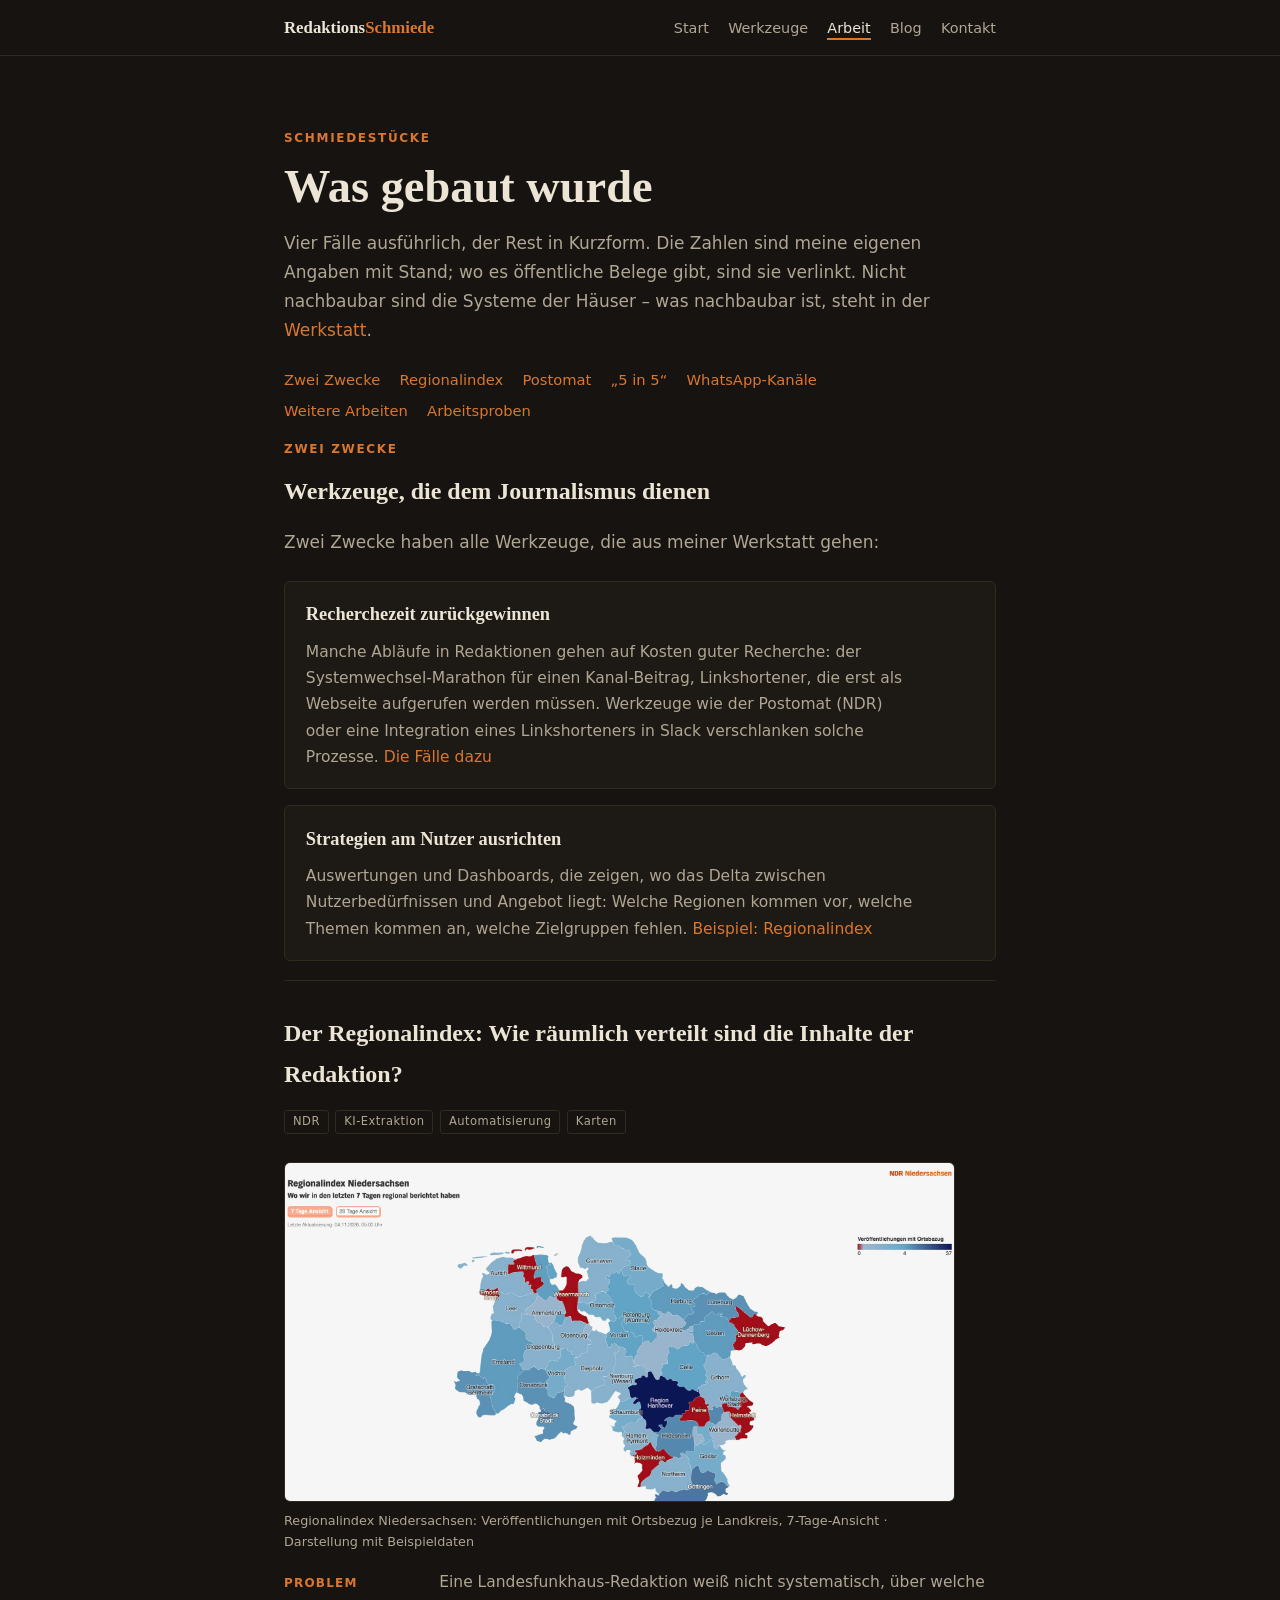
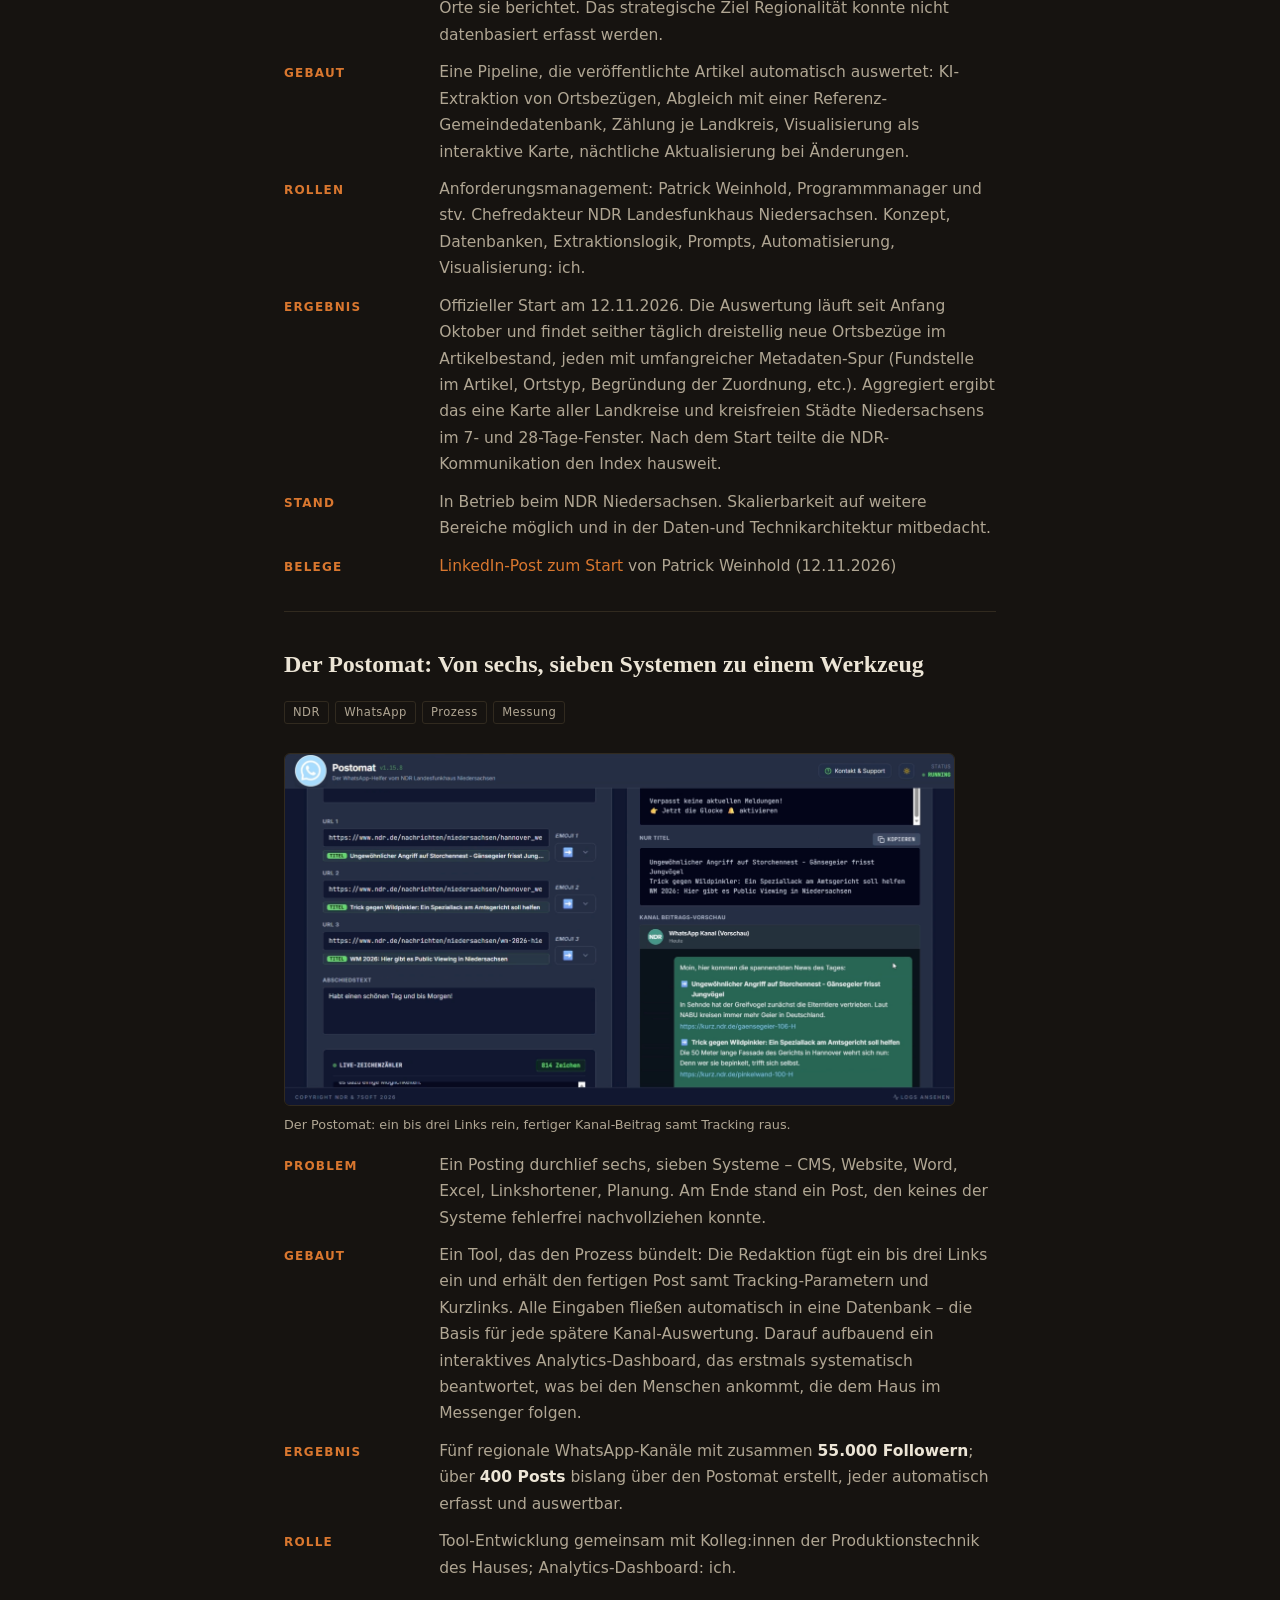
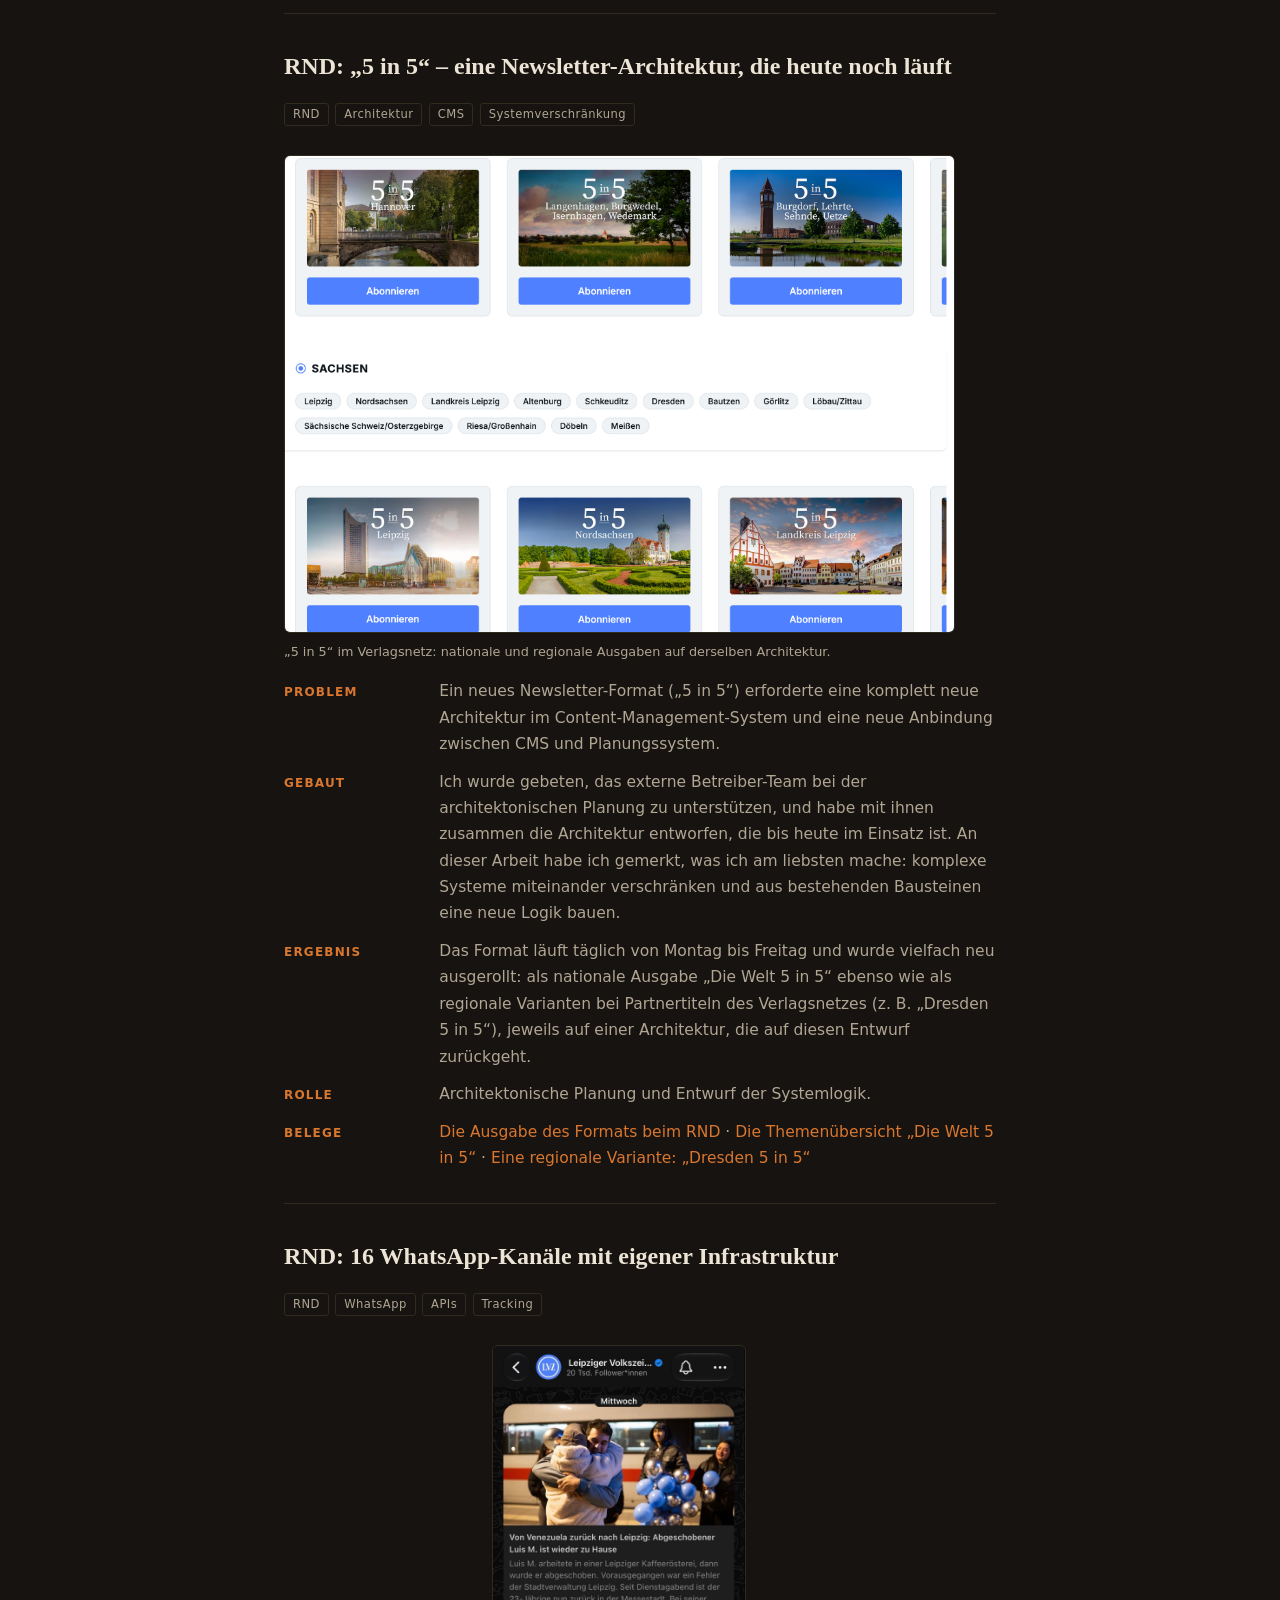
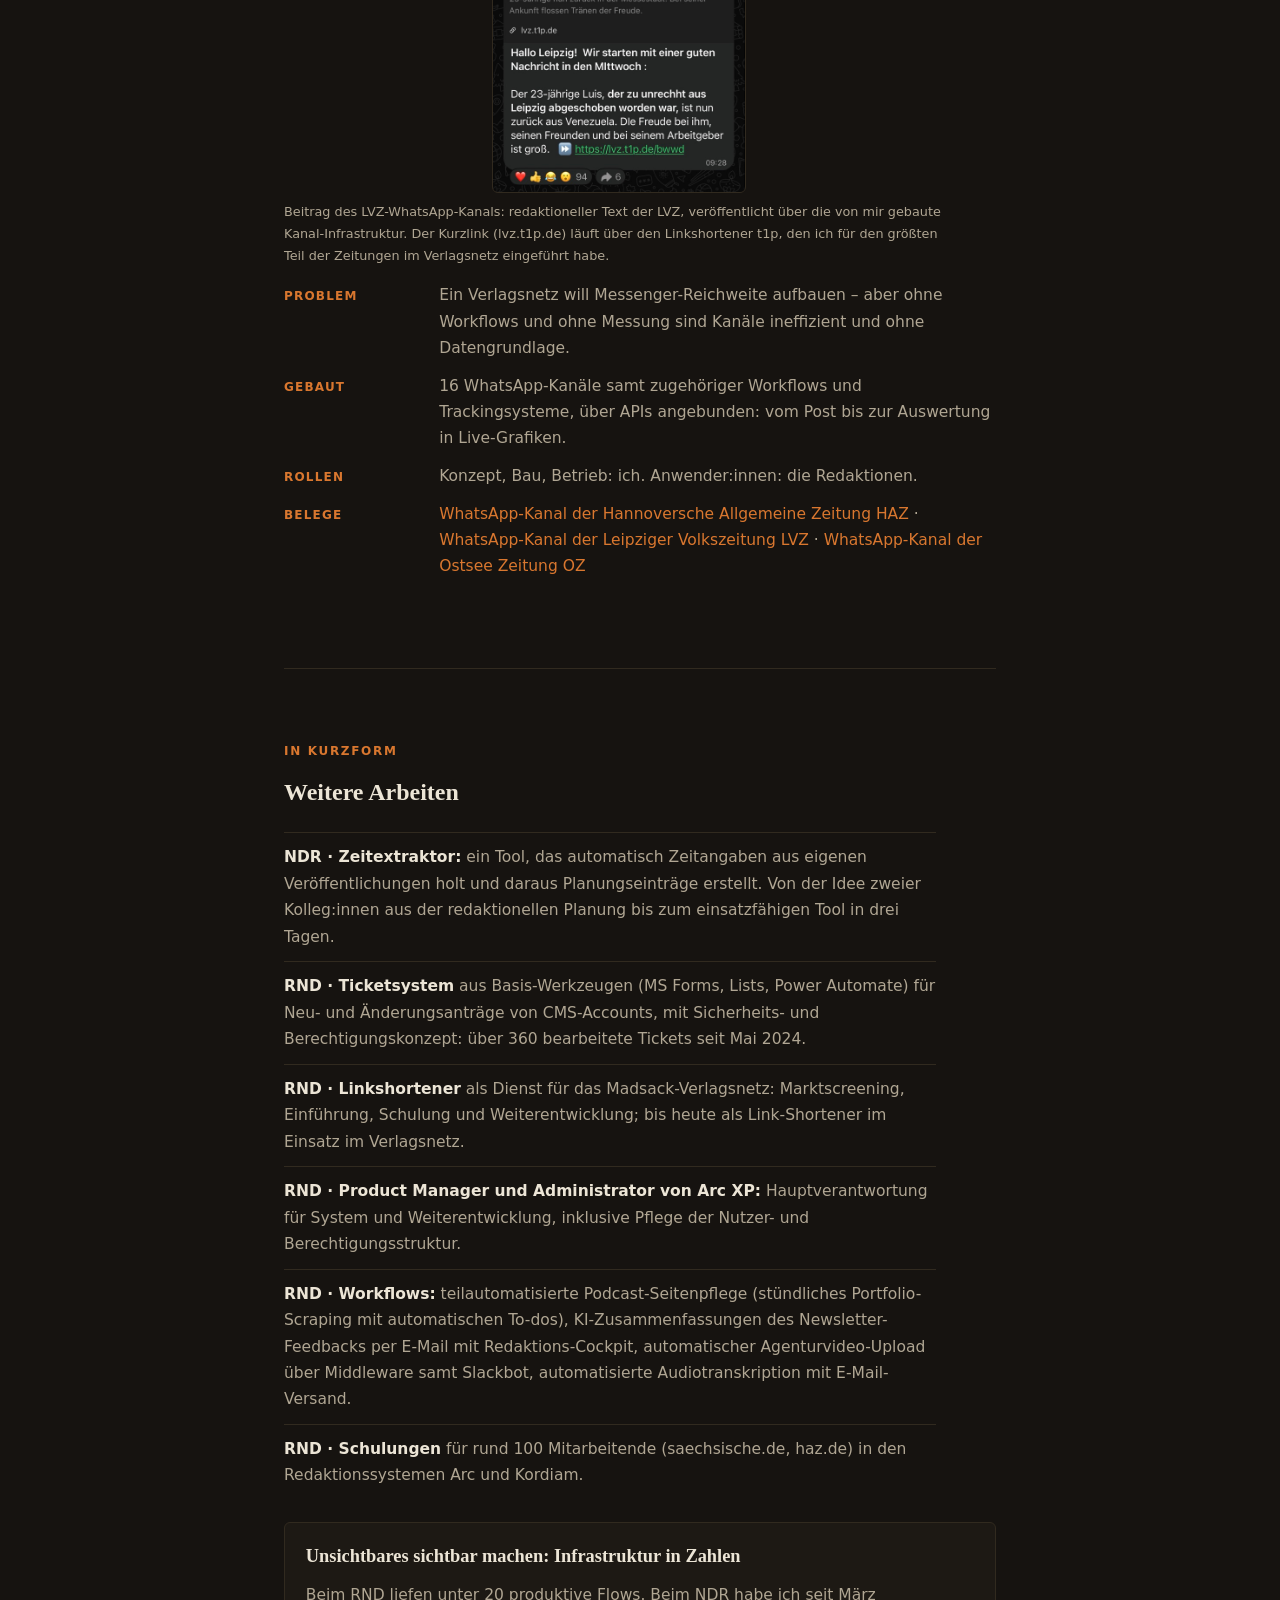
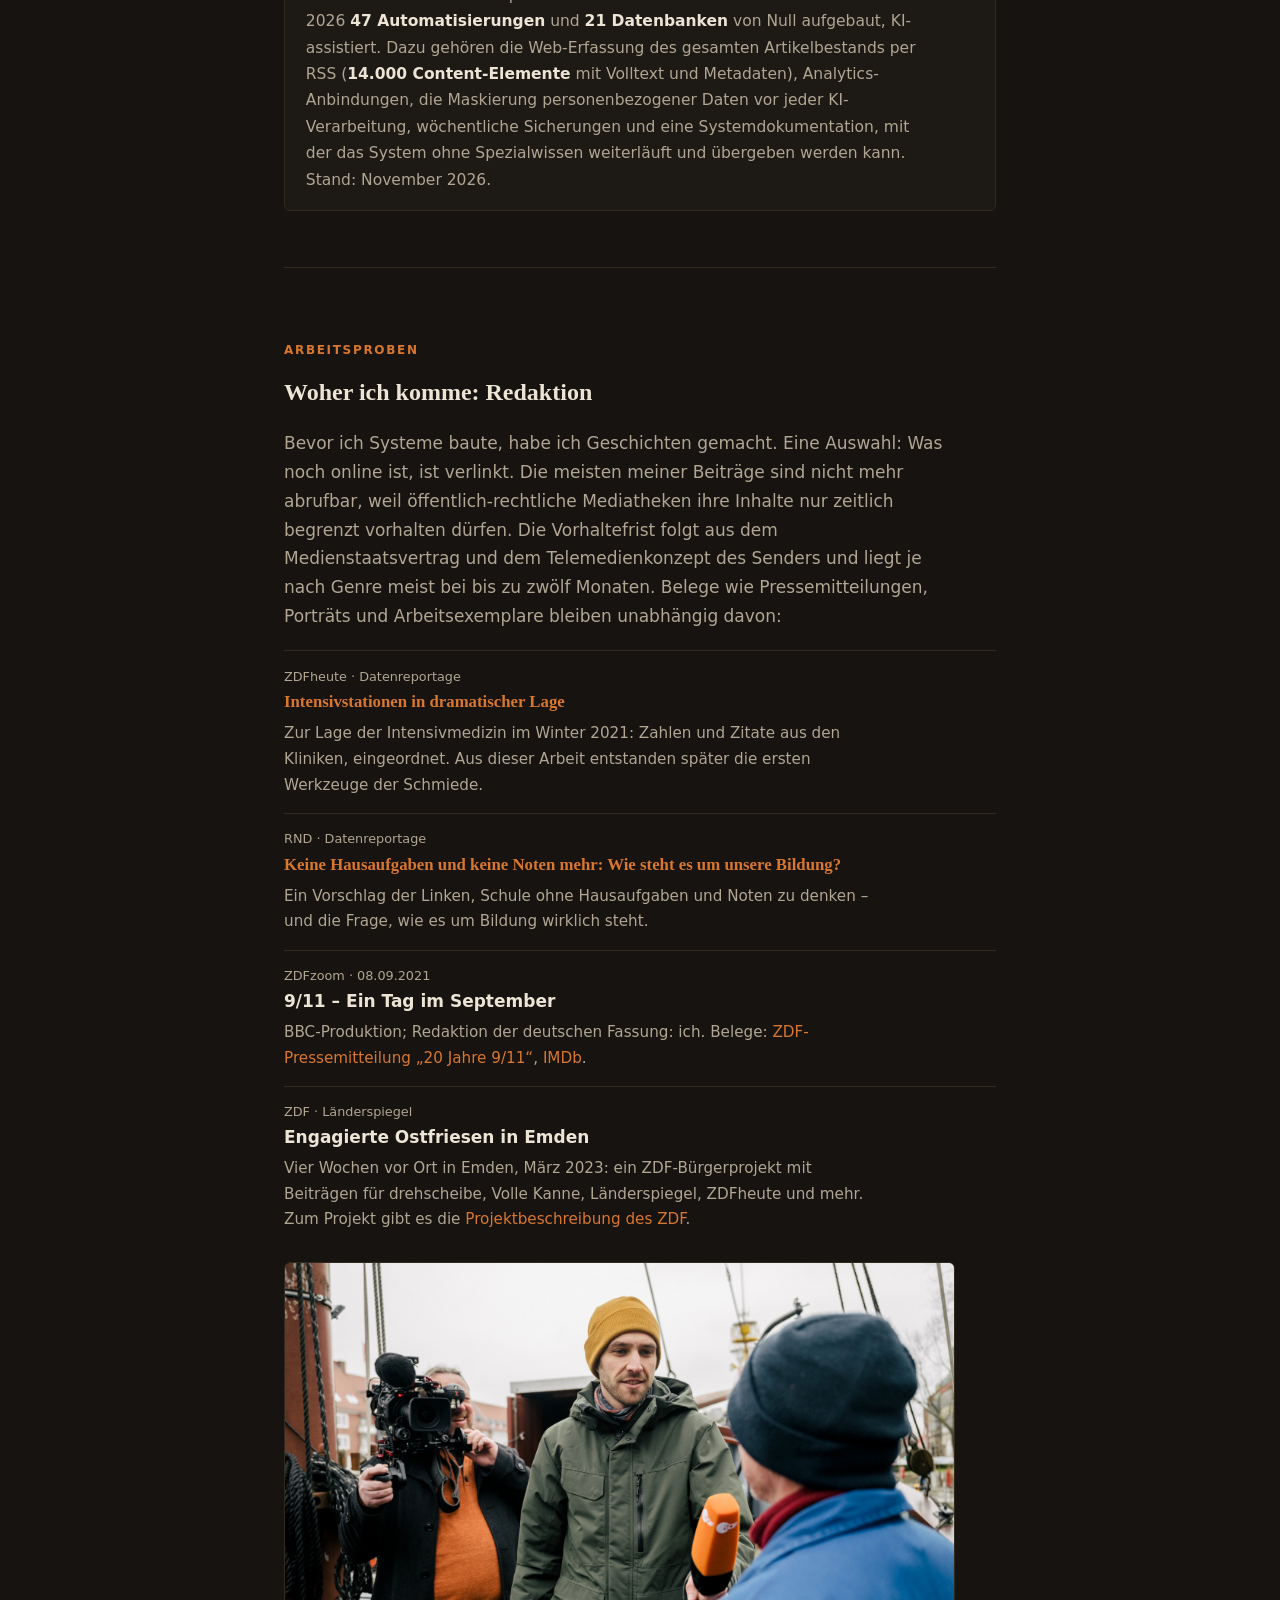
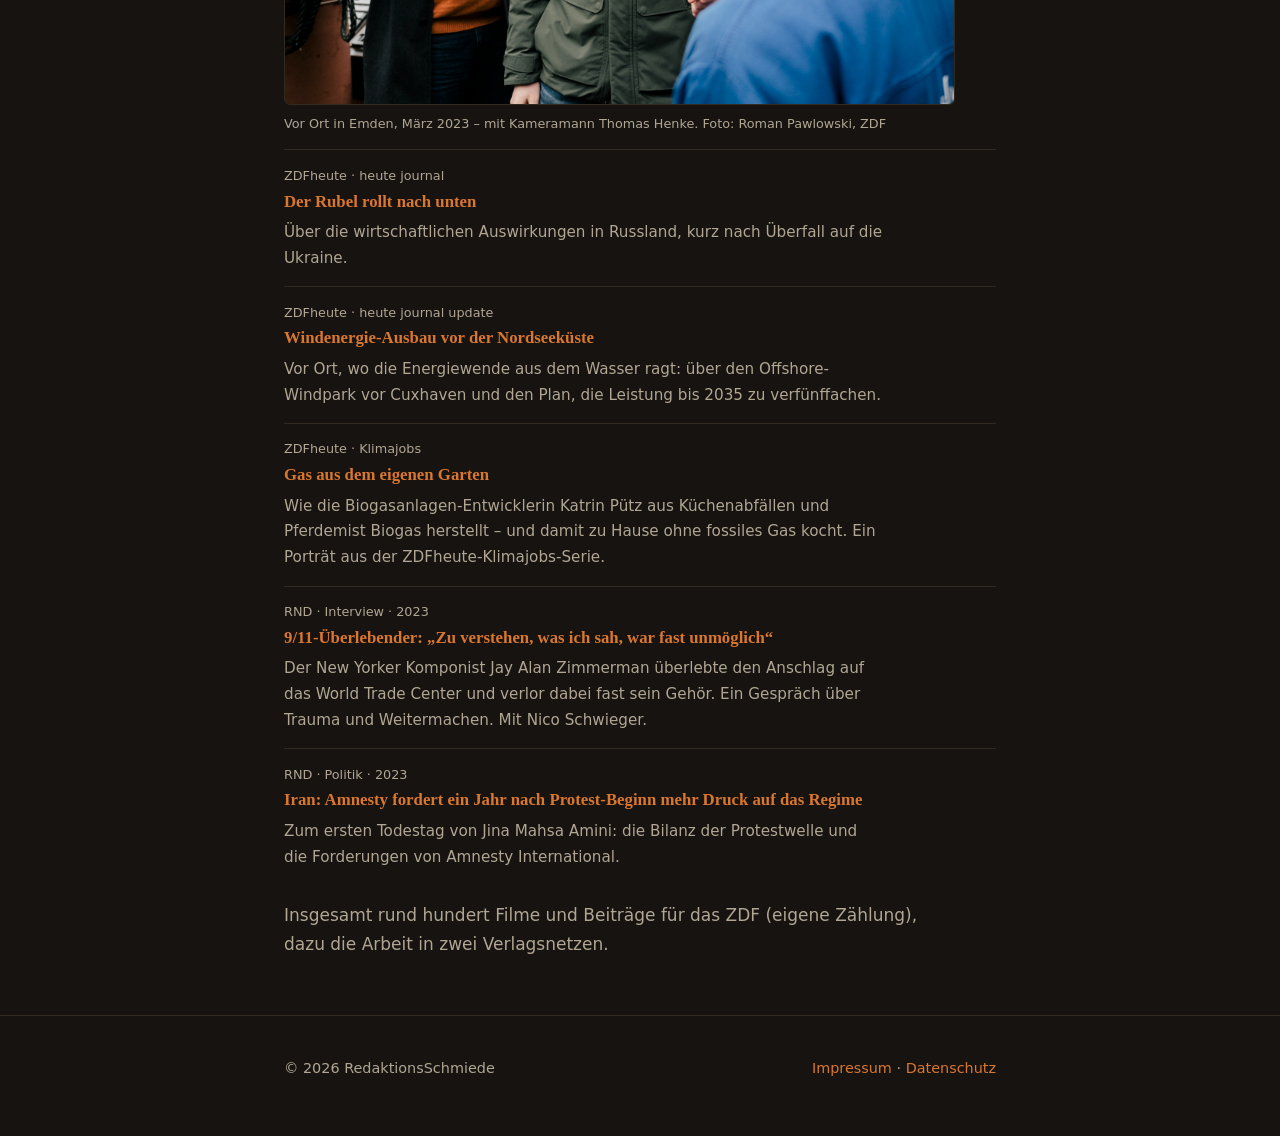
==== arbeit/index.html @ 0855e9fa "Update description of NDR Zeitextraktor tool" ====
<!doctype html>
<html lang="de">
<head>
<meta charset="UTF-8" />
<meta name="viewport" content="width=device-width, initial-scale=1.0" />
<title>Schmiedestücke &amp; Arbeitsproben · Simon Hrubesch</title>
<meta name="description" content="Projekt-Fälle aus NDR und RND mit Rollen und Zahlen, dazu journalistische Arbeitsproben aus ZDF und RND – die Arbeit von Simon Hrubesch." />
<link rel="canonical" href="https://redaktionsschmiede.de/arbeit/" />
<link rel="icon" href="/favicon.svg" type="image/svg+xml" />
<meta property="og:type" content="website" />
<meta property="og:locale" content="de_DE" />
<meta property="og:site_name" content="RedaktionsSchmiede" />
<meta property="og:title" content="Schmiedestücke &amp; Arbeitsproben · Simon Hrubesch" />
<meta property="og:description" content="Projekt-Fälle aus NDR und RND mit Rollen und Zahlen, dazu journalistische Arbeitsproben aus ZDF und RND." />
<meta property="og:url" content="https://redaktionsschmiede.de/arbeit/" />
<link rel="stylesheet" href="/assets/site.css" />
  <style>
  /* Lightbox: Bilder per Klick vergroessern, rein lokal, keine externen Ressourcen */
  .lightbox { position:fixed; inset:0; z-index:60; background:rgba(8,8,10,.93); display:flex; flex-direction:column; align-items:center; justify-content:center; gap:.7rem; padding:2rem; cursor:zoom-out; }
  .lightbox[hidden] { display:none; }
  .lightbox img { max-width:96vw; max-height:80vh; width:auto; height:auto; object-fit:contain; border-radius:4px; background:#000; }
  .lightbox .lb-cap { color:var(--ink-soft); font-size:.85rem; text-align:center; max-width:70ch; margin:0; }
  .lightbox button { position:absolute; top:.9rem; right:.9rem; border:1px solid var(--line); background:var(--paper); color:var(--ink); border-radius:6px; padding:.3rem .7rem; font:inherit; cursor:pointer; }
  main figure img { cursor:zoom-in; }
  </style>
</head>
<body>
<a class="skip" href="#main">Zum Inhalt springen</a>

<nav aria-label="Hauptnavigation">
  <div class="inner">
    <a class="brand" href="/">Redaktions<span>Schmiede</span></a>
    <ul>
      <li><a href="/">Start</a></li>
      <li><a href="/#werkzeuge">Werkzeuge</a></li>
      <li><a href="/arbeit/" aria-current="page">Arbeit</a></li>
      <li><a href="/blog/">Blog</a></li>
      <li><a href="/#kontakt">Kontakt</a></li>
    </ul>
  </div>
</nav>

<main id="main">

  <section id="fall-uebersicht">
    <p class="kicker">Schmiedestücke</p>
    <h1>Was gebaut wurde</h1>
    <p>Vier Fälle ausführlich, der Rest in Kurzform. Die Zahlen sind meine eigenen Angaben mit Stand; wo es öffentliche Belege gibt, sind sie verlinkt. Nicht nachbaubar sind die Systeme der Häuser – was nachbaubar ist, steht in der <a href="/#werkzeuge">Werkstatt</a>.</p>
    <p class="jump">
      <a href="#zwecke">Zwei Zwecke</a>
      <a href="#regionalindex">Regionalindex</a>
      <a href="#postomat">Postomat</a>
      <a href="#fuenf-in-fuenf">„5 in 5“</a>
      <a href="#whatsapp">WhatsApp-Kanäle</a>
      <a href="#weitere">Weitere Arbeiten</a>
      <a href="#arbeitsproben">Arbeitsproben</a>
    </p>

    <div id="zwecke">
      <p class="kicker">Zwei Zwecke</p>
      <h2>Werkzeuge, die dem Journalismus dienen</h2>
      <p>Zwei Zwecke haben alle Werkzeuge, die aus meiner Werkstatt gehen:</p>
      <div class="tools">
        <article class="tool">
          <h3>Recherchezeit zurückgewinnen</h3>
          <p>Manche Abläufe in Redaktionen gehen auf Kosten guter Recherche: der Systemwechsel-Marathon für einen Kanal-Beitrag, Linkshortener, die erst als Webseite aufgerufen werden müssen. Werkzeuge wie der Postomat (NDR) oder eine Integration eines Linkshorteners in Slack verschlanken solche Prozesse. <a href="#postomat">Die Fälle dazu</a></p>
        </article>
        <article class="tool">
          <h3>Strategien am Nutzer ausrichten</h3>
          <p>Auswertungen und Dashboards, die zeigen, wo das Delta zwischen Nutzerbedürfnissen und Angebot liegt: Welche Regionen kommen vor, welche Themen kommen an, welche Zielgruppen fehlen. <a href="#regionalindex">Beispiel: Regionalindex</a></p>
        </article>
      </div>
    </div>

    <article class="case" id="regionalindex">
      <h2>Der Regionalindex: Wie räumlich verteilt sind die Inhalte der Redaktion?</h2>
      <ul class="tags"><li>NDR</li><li>KI-Extraktion</li><li>Automatisierung</li><li>Karten</li></ul>
      <figure class="photo">
        <img src="/arbeit/img/regionalindex-karte.jpg" alt="Karte Niedersachsens: Veröffentlichungen mit Ortsbezug je Landkreis, Regionalindex Niedersachsen, Darstellung mit Beispieldaten" onerror="this.closest('figure').hidden=true" />
        <figcaption>Regionalindex Niedersachsen: Veröffentlichungen mit Ortsbezug je Landkreis, 7-Tage-Ansicht · Darstellung mit Beispieldaten</figcaption>
      </figure>
      <dl class="facts">
        <dt>Problem</dt>
        <dd>Eine Landesfunkhaus-Redaktion weiß nicht systematisch, über welche Orte sie berichtet. Das strategische Ziel Regionalität konnte nicht datenbasiert erfasst werden.</dd>
        <dt>Gebaut</dt>
        <dd>Eine Pipeline, die veröffentlichte Artikel automatisch auswertet: KI-Extraktion von Ortsbezügen, Abgleich mit einer Referenz-Gemeindedatenbank, Zählung je Landkreis, Visualisierung als interaktive Karte, nächtliche Aktualisierung bei Änderungen.</dd>
        <dt>Rollen</dt>
        <dd>Anforderungsmanagement: Patrick Weinhold, Programmmanager und stv. Chefredakteur NDR Landesfunkhaus Niedersachsen. Konzept, Datenbanken, Extraktionslogik, Prompts, Automatisierung, Visualisierung: ich.</dd>
        <dt>Ergebnis</dt>
        <dd>Offizieller Start am 12.11.2026. Die Auswertung läuft seit Anfang Oktober und findet seither täglich dreistellig neue Ortsbezüge im Artikelbestand, jeden mit umfangreicher Metadaten-Spur (Fundstelle im Artikel, Ortstyp, Begründung der Zuordnung, etc.). Aggregiert ergibt das eine Karte aller Landkreise und kreisfreien Städte Niedersachsens im 7- und 28-Tage-Fenster. Nach dem Start teilte die NDR-Kommunikation den Index hausweit.</dd>
        <dt>Stand</dt>
        <dd>In Betrieb beim NDR Niedersachsen. Skalierbarkeit auf weitere Bereiche möglich und in der Daten-und Technikarchitektur mitbedacht.</dd>
      <dt>Belege</dt>
      <dd><a href="https://lnkd.in/p/ePDX_Ejj">LinkedIn-Post zum Start</a> von Patrick Weinhold (12.11.2026)</dd>
      </dl>
    </article>

    <article class="case" id="postomat">
      <h2>Der Postomat: Von sechs, sieben Systemen zu einem Werkzeug</h2>
      <ul class="tags"><li>NDR</li><li>WhatsApp</li><li>Prozess</li><li>Messung</li></ul>
      <figure class="photo">
        <img src="/arbeit/img/postomat.jpg" alt="Screenshot des Postomat-Formulars: drei eingegebene Artikel, daneben die Vorschau des fertigen Kanal-Beitrags" onerror="this.closest('figure').hidden=true" />
        <figcaption>Der Postomat: ein bis drei Links rein, fertiger Kanal-Beitrag samt Tracking raus.</figcaption>
      </figure>
      <dl class="facts">
        <dt>Problem</dt>
        <dd>Ein Posting durchlief sechs, sieben Systeme – CMS, Website, Word, Excel, Linkshortener, Planung. Am Ende stand ein Post, den keines der Systeme fehlerfrei nachvollziehen konnte.</dd>
        <dt>Gebaut</dt>
        <dd>Ein Tool, das den Prozess bündelt: Die Redaktion fügt ein bis drei Links ein und erhält den fertigen Post samt Tracking-Parametern und Kurzlinks. Alle Eingaben fließen automatisch in eine Datenbank – die Basis für jede spätere Kanal-Auswertung. Darauf aufbauend ein interaktives Analytics-Dashboard, das erstmals systematisch beantwortet, was bei den Menschen ankommt, die dem Haus im Messenger folgen.</dd>
        <dt>Ergebnis</dt>
        <dd>Fünf regionale WhatsApp-Kanäle mit zusammen <strong>55.000 Followern</strong>; über <strong>400 Posts</strong> bislang über den Postomat erstellt, jeder automatisch erfasst und auswertbar.</dd>
        <dt>Rolle</dt>
        <dd>Tool-Entwicklung gemeinsam mit Kolleg:innen der Produktionstechnik des Hauses; Analytics-Dashboard: ich.</dd>
      </dl>
    </article>

    <article class="case" id="fuenf-in-fuenf">
      <h2>RND: „5 in 5“ – eine Newsletter-Architektur, die heute noch läuft</h2>
      <ul class="tags"><li>RND</li><li>Architektur</li><li>CMS</li><li>Systemverschränkung</li></ul>
      <figure class="photo">
        <img src="/arbeit/img/fuenf-in-fuenf.jpg" alt="Übersicht mehrerer 5-in-5-Newsletter-Ausgaben, unter anderem Hannover, Leipzig und Nordsachsen" onerror="this.closest('figure').hidden=true" />
        <figcaption>„5 in 5“ im Verlagsnetz: nationale und regionale Ausgaben auf derselben Architektur.</figcaption>
      </figure>
      <dl class="facts">
        <dt>Problem</dt>
        <dd>Ein neues Newsletter-Format („5 in 5“) erforderte eine komplett neue Architektur im Content-Management-System und eine neue Anbindung zwischen CMS und Planungssystem.</dd>
        <dt>Gebaut</dt>
        <dd>Ich wurde gebeten, das externe Betreiber-Team bei der architektonischen Planung zu unterstützen, und habe mit ihnen zusammen die Architektur entworfen, die bis heute im Einsatz ist. An dieser Arbeit habe ich gemerkt, was ich am liebsten mache: komplexe Systeme miteinander verschränken und aus bestehenden Bausteinen eine neue Logik bauen.</dd>
        <dt>Ergebnis</dt>
        <dd>Das Format läuft täglich von Montag bis Freitag und wurde vielfach neu ausgerollt: als nationale Ausgabe „Die Welt 5 in 5“ ebenso wie als regionale Varianten bei Partnertiteln des Verlagsnetzes (z. B. „Dresden 5 in 5“), jeweils auf einer Architektur, die auf diesen Entwurf zurückgeht.</dd>
        <dt>Rolle</dt>
        <dd>Architektonische Planung und Entwurf der Systemlogik.</dd>
        <dt>Belege</dt>
        <dd><a href="https://www.rnd.de/newsletter/5-in-5/">Die Ausgabe des Formats beim RND</a> · <a href="https://www.rnd.de/themen/der-tag/">Die Themenübersicht „Die Welt 5 in 5“</a> · <a href="https://www.saechsische.de/newsletter/dresden-5-in-5/">Eine regionale Variante: „Dresden 5 in 5“</a></dd>
      </dl>
    </article>

    <article class="case" id="whatsapp">
      <h2>RND: 16 WhatsApp-Kanäle mit eigener Infrastruktur</h2>
      <ul class="tags"><li>RND</li><li>WhatsApp</li><li>APIs</li><li>Tracking</li></ul>
      <figure class="photo hochkant">
        <img src="/arbeit/img/lvz-kanal.jpg" alt="WhatsApp-Kanal-Beitrag der Leipziger Volkszeitung mit Begrüßungstext, Foto und Kurzlink" onerror="this.closest('figure').hidden=true" />
        <figcaption>Beitrag des LVZ-WhatsApp-Kanals: redaktioneller Text der LVZ, veröffentlicht über die von mir gebaute Kanal-Infrastruktur. Der Kurzlink (lvz.t1p.de) läuft über den Linkshortener t1p, den ich für den größten Teil der Zeitungen im Verlagsnetz eingeführt habe.</figcaption>
      </figure>
      <dl class="facts">
        <dt>Problem</dt>
        <dd>Ein Verlagsnetz will Messenger-Reichweite aufbauen – aber ohne Workflows und ohne Messung sind Kanäle ineffizient und ohne Datengrundlage.</dd>
        <dt>Gebaut</dt>
        <dd>16 WhatsApp-Kanäle samt zugehöriger Workflows und Trackingsysteme, über APIs angebunden: vom Post bis zur Auswertung in Live-Grafiken.</dd>
        <dt>Rollen</dt>
        <dd>Konzept, Bau, Betrieb: ich. Anwender:innen: die Redaktionen.</dd>
                <dt>Belege</dt>
        <dd><a href="https://whatsapp.com/channel/0029VaE1yu94Y9ltcDCeLW3B">WhatsApp-Kanal der Hannoversche Allgemeine Zeitung HAZ</a> · <a href="https://whatsapp.com/channel/0029Va8v2XPDp2QAMDKbcE2o">WhatsApp-Kanal der Leipziger Volkszeitung LVZ</a> · <a href="https://whatsapp.com/channel/0029VaDsALU6rsQm7ekHaM1c">WhatsApp-Kanal der Ostsee Zeitung OZ</a></dd>
      </dl>
    </article>
  </section>

  <section id="weitere">
    <p class="kicker">In Kurzform</p>
    <h2>Weitere Arbeiten</h2>
    <ul class="short">
      <li><b>NDR · Zeitextraktor:</b> ein Tool, das automatisch Zeitangaben aus eigenen Veröffentlichungen holt und daraus Planungseinträge erstellt. Von der Idee zweier Kolleg:innen aus der redaktionellen Planung bis zum einsatzfähigen Tool in drei Tagen.</li>
      <li><b>RND · Ticketsystem</b> aus Basis-Werkzeugen (MS Forms, Lists, Power Automate) für Neu- und Änderungsanträge von CMS-Accounts, mit Sicherheits- und Berechtigungskonzept: über 360 bearbeitete Tickets seit Mai 2024.</li>
      <li><b>RND · Linkshortener</b> als Dienst für das Madsack-Verlagsnetz: Marktscreening, Einführung, Schulung und Weiterentwicklung; bis heute als Link-Shortener im Einsatz im Verlagsnetz.</li>
      <li><b>RND · Product Manager und Administrator von Arc XP:</b> Hauptverantwortung für System und Weiterentwicklung, inklusive Pflege der Nutzer- und Berechtigungsstruktur.</li>
      <li><b>RND · Workflows:</b> teilautomatisierte Podcast-Seitenpflege (stündliches Portfolio-Scraping mit automatischen To-dos), KI-Zusammenfassungen des Newsletter-Feedbacks per E-Mail mit Redaktions-Cockpit, automatischer Agenturvideo-Upload über Middleware samt Slackbot, automatisierte Audiotranskription mit E-Mail-Versand.</li>
      <li><b>RND · Schulungen</b> für rund 100 Mitarbeitende (saechsische.de, haz.de) in den Redaktionssystemen Arc und Kordiam.</li>
    </ul>
    <div class="facts-box">
      <h3>Unsichtbares sichtbar machen: Infrastruktur in Zahlen</h3>
      <p>Beim RND liefen unter 20 produktive Flows. Beim NDR habe ich seit März 2026 <strong>47 Automatisierungen</strong> und <strong>21 Datenbanken</strong> von Null aufgebaut, KI-assistiert. Dazu gehören die Web-Erfassung des gesamten Artikelbestands per RSS (<strong>14.000 Content-Elemente</strong> mit Volltext und Metadaten), Analytics-Anbindungen, die Maskierung personenbezogener Daten vor jeder KI-Verarbeitung, wöchentliche Sicherungen und eine Systemdokumentation, mit der das System ohne Spezialwissen weiterläuft und übergeben werden kann. Stand: November 2026.</p>
    </div>
  </section>

  <section id="arbeitsproben">
    <p class="kicker">Arbeitsproben</p>
    <h2>Woher ich komme: Redaktion</h2>
    <p>Bevor ich Systeme baute, habe ich Geschichten gemacht. Eine Auswahl: Was noch online ist, ist verlinkt. Die meisten meiner Beiträge sind nicht mehr abrufbar, weil öffentlich-rechtliche Mediatheken ihre Inhalte nur zeitlich begrenzt vorhalten dürfen. Die Vorhaltefrist folgt aus dem Medienstaatsvertrag und dem Telemedienkonzept des Senders und liegt je nach Genre meist bei bis zu zwölf Monaten. Belege wie Pressemitteilungen, Porträts und Arbeitsexemplare bleiben unabhängig davon:</p>
    <ul class="links">
      <li>
        <span class="meta">ZDFheute · Datenreportage</span>
        <a class="title" href="https://zdf.shorthandstories.com/intensivstationen-in-dramatischer-lage-zdfheute/">Intensivstationen in dramatischer Lage</a>
        <p>Zur Lage der Intensivmedizin im Winter 2021: Zahlen und Zitate aus den Kliniken, eingeordnet. Aus dieser Arbeit entstanden später die ersten Werkzeuge der Schmiede.</p>
      </li>
      <li>
        <span class="meta">RND · Datenreportage</span>
        <a class="title" href="https://www.rnd.de/politik/linken-vorschlag-keine-hausaufgaben-oder-noten-mehr-wie-steht-es-um-unsere-bildung-K7QXJYXTHZAELKLLALOTUT3OWY.html">Keine Hausaufgaben und keine Noten mehr: Wie steht es um unsere Bildung?</a>
        <p>Ein Vorschlag der Linken, Schule ohne Hausaufgaben und Noten zu denken – und die Frage, wie es um Bildung wirklich steht.</p>
      </li>
      <li>
        <span class="meta">ZDFzoom · 08.09.2021</span>
        <strong>9/11 – Ein Tag im September</strong>
        <p>BBC-Produktion; Redaktion der deutschen Fassung: ich. Belege: <a href="https://www.presseportal.de/pm/7840/5011627">ZDF-Pressemitteilung „20 Jahre 9/11“</a>, <a href="https://www.imdb.com/title/tt12922454/fullcredits">IMDb</a>.</p>
      </li>
      <li>
        <span class="meta">ZDF · Länderspiegel</span>
        <strong>Engagierte Ostfriesen in Emden</strong>
        <p>Vier Wochen vor Ort in Emden, März 2023: ein ZDF-Bürgerprojekt mit Beiträgen für drehscheibe, Volle Kanne, Länderspiegel, ZDFheute und mehr. Zum Projekt gibt es die <a href="https://presseportal.zdf.de/pressemitteilung/in-ostfrieslands-groesster-stadt-zdf-in-emden">Projektbeschreibung des ZDF</a>.</p>
        <figure class="photo">
          <img src="/arbeit/img/emden.jpg" alt="Simon Hrubesch mit ZDF-Mikrofon vor Ort in Emden, im Hintergrund Kameramann Thomas Henke" onerror="this.closest('figure').hidden=true" />
          <figcaption>Vor Ort in Emden, März 2023 – mit Kameramann Thomas Henke. Foto: Roman Pawlowski, ZDF</figcaption>
        </figure>
      </li>
      <li>
        <span class="meta">ZDFheute · heute journal</span>
        <a class="title" href="https://www.zdfheute.de/video/heute-journal/der-rubel-rollt-nach-unten-100.html">Der Rubel rollt nach unten</a>
        <p>Über die wirtschaftlichen Auswirkungen in Russland, kurz nach Überfall auf die Ukraine.</p>
      </li>
      <li>
        <span class="meta">ZDFheute · heute journal update</span>
        <a class="title" href="https://www.zdfheute.de/video/heute-journal-update/cuxhaven-offshore-windpark-100.html">Windenergie-Ausbau vor der Nordseeküste</a>
        <p>Vor Ort, wo die Energiewende aus dem Wasser ragt: über den Offshore-Windpark vor Cuxhaven und den Plan, die Leistung bis 2035 zu verfünffachen.</p>
      </li>
      <li>
        <span class="meta">ZDFheute · Klimajobs</span>
        <a class="title" href="https://www.youtube.com/watch?v=u2Q0eZCpg6Y">Gas aus dem eigenen Garten</a>
        <p>Wie die Biogasanlagen-Entwicklerin Katrin Pütz aus Küchenabfällen und Pferdemist Biogas herstellt – und damit zu Hause ohne fossiles Gas kocht. Ein Porträt aus der ZDFheute-Klimajobs-Serie.</p>
      </li>
      <li>
        <span class="meta">RND · Interview · 2023</span>
        <a class="title" href="https://www.rnd.de/panorama/911-ueberlebender-zu-verstehen-was-ich-sah-war-fast-unmoeglich-IQZALG6PPRDYDGD6RYOJLW3AUQ.html">9/11-Überlebender: „Zu verstehen, was ich sah, war fast unmöglich“</a>
        <p>Der New Yorker Komponist Jay Alan Zimmerman überlebte den Anschlag auf das World Trade Center und verlor dabei fast sein Gehör. Ein Gespräch über Trauma und Weitermachen. Mit Nico Schwieger.</p>
      </li>
      <li>
        <span class="meta">RND · Politik · 2023</span>
        <a class="title" href="https://www.rnd.de/politik/iran-ein-jahr-nach-protest-beginn-amnesty-international-fordert-druck-zu-erhoehen-QHIY7G7DKBBZXDLD2SXTP3FMXQ.html">Iran: Amnesty fordert ein Jahr nach Protest-Beginn mehr Druck auf das Regime</a>
        <p>Zum ersten Todestag von Jina Mahsa Amini: die Bilanz der Protestwelle und die Forderungen von Amnesty International.</p>
      </li>
    </ul>
    <p>Insgesamt rund hundert Filme und Beiträge für das ZDF (eigene Zählung), dazu die Arbeit in zwei Verlagsnetzen.</p>
  </section>

</main>

<footer>
  <div class="inner">
    <div>© 2026 RedaktionsSchmiede</div>
    <div><a href="/impressum/">Impressum</a> · <a href="/datenschutz/">Datenschutz</a></div>
  </div>
</footer>

<script>
(function () {
  "use strict";
  var box = document.createElement("div");
  box.className = "lightbox";
  box.hidden = true;
  var lbImg = document.createElement("img");
  var lbCap = document.createElement("p");
  lbCap.className = "lb-cap";
  var btn = document.createElement("button");
  btn.type = "button"; btn.textContent = "Schließen"; btn.setAttribute("aria-label", "Bildansicht schließen");
  box.appendChild(lbImg); box.appendChild(lbCap); box.appendChild(btn);
  document.body.appendChild(box);
  var lastFocus = null;
  function open(fig) {
    var img = fig.querySelector("img");
    if (!img) return;
    lastFocus = document.activeElement;
    lbImg.src = img.src;
    lbImg.alt = img.alt || "";
    var cap = fig.querySelector("figcaption");
    lbCap.textContent = cap ? cap.textContent : "";
    box.hidden = false;
    document.body.style.overflow = "hidden";
    btn.focus();
  }
  function close() {
    box.hidden = true;
    lbImg.src = ""; lbImg.alt = "";
    lbCap.textContent = "";
    document.body.style.overflow = "";
    if (lastFocus && lastFocus.focus) lastFocus.focus();
  }
  document.querySelectorAll("main img").forEach(function (img) {
    var fig = img.closest("figure");
    if (!fig) return;
    img.setAttribute("role", "button");
    img.setAttribute("tabindex", "0");
    img.setAttribute("aria-label", "Bild vergrößern: " + (img.alt || "Bild"));
    var go = function (ev) { ev.preventDefault(); open(fig); };
    img.addEventListener("click", go);
    img.addEventListener("keydown", function (ev) {
      if (ev.key === "Enter" || ev.key === " ") { ev.preventDefault(); open(fig); }
    });
  });
  box.addEventListener("click", function (ev) { if (ev.target === box || ev.target === lbImg) close(); });
  btn.addEventListener("click", close);
  document.addEventListener("keydown", function (ev) { if (ev.key === "Escape" && !box.hidden) close(); });
})();
</script>
<script type="module" src="https://static.cloudflareinsights.com/beacon.min.js/vce701823e78c4301a35b7e07294d87301792088814092" integrity="sha512-UKNk8GbxkABxKcXYuLkO16EleLGUkcvJWtpSNmExE0Too3ZaFAxTscNWEc1OdAv5/BikHawapSCaiD2XCmp+Bw==" nonce="xtezJXIJSYm6qZ25DyR4pA==" data-cf-beacon='{"version":"2024.11.0","token":"36b4216ae2dc4d5488c249161e71fe1e","spa":2}' crossorigin="anonymous"></script>
</body>
</html>
---- assets/site.css ----
:root { 
  --paper: #161310;
  --paper-2: #1d1914;
  --ink: #ece5d6;
  --ink-soft: #b0a693;
  --line: #312a1f;
  --ember: #d9772f;
  --ember-hover: #e88a42;
  --ember-ink: #161310;
  --serif: Georgia, "Times New Roman", serif;
  --sans: -apple-system, system-ui, "Segoe UI", Roboto, sans-serif;
}
* { margin: 0; padding: 0; box-sizing: border-box; }
html { scroll-behavior: smooth; }
@media (prefers-reduced-motion: reduce) { html { scroll-behavior: auto; } }
body { font-family: var(--sans); background: var(--paper); color: var(--ink); line-height: 1.7; font-size: 17px; }
a { color: var(--ember); text-decoration: none; }
a:hover { text-decoration: underline; }
a:focus-visible, button:focus-visible { outline: 2px solid var(--ember); outline-offset: 3px; border-radius: 2px; }
::selection { background: var(--ember); color: var(--ember-ink); }

.skip { position: absolute; left: -999px; top: 0; background: var(--ember); color: var(--ember-ink); padding: 0.5rem 1rem; z-index: 20; }
.skip:focus { left: 0; }

nav { position: sticky; top: 0; z-index: 10; background: var(--paper); border-bottom: 1px solid var(--line); }
nav .inner { max-width: 760px; margin: 0 auto; padding: 0.8rem 1.5rem; display: flex; align-items: baseline; justify-content: space-between; gap: 1rem; flex-wrap: wrap; }
.brand { font-family: var(--serif); font-weight: 700; font-size: 1.05rem; color: var(--ink); }
.brand:hover { text-decoration: none; }
.brand span { color: var(--ember); }
nav ul { display: flex; gap: 1.2rem; list-style: none; flex-wrap: wrap; }
nav ul a { color: var(--ink-soft); font-size: 0.9rem; }
nav ul a[aria-current="page"] { color: var(--ink); border-bottom: 2px solid var(--ember); padding-bottom: 2px; }

main { max-width: 760px; margin: 0 auto; padding: 0 1.5rem; }
section { padding: 3.5rem 0; border-bottom: 1px solid var(--line); }
section:last-child { border-bottom: none; }
.kicker { text-transform: uppercase; letter-spacing: 0.14em; font-size: 0.75rem; color: var(--ember); font-weight: 600; margin-bottom: 0.7rem; }
h1 { font-family: var(--serif); font-size: clamp(2rem, 5vw, 2.9rem); line-height: 1.15; }
h2 { font-family: var(--serif); font-size: 1.5rem; margin-bottom: 1rem; }
h3 { font-family: var(--serif); font-size: 1.15rem; color: var(--ink); }
p { color: var(--ink-soft); max-width: 62ch; margin-top: 1rem; }
p b, p strong { color: var(--ink); font-weight: 600; }
em { font-style: italic; }

#hero { padding-top: 4.5rem; }
.hero-sub { margin-top: 1.2rem; font-size: 1.1rem; color: var(--ink); }
.mission { margin-top: 1.8rem; padding: 1.1rem 1.3rem; border-left: 3px solid var(--ember); color: var(--ink); max-width: 62ch; }
.actions { display: flex; flex-wrap: wrap; align-items: center; gap: 0.8rem 1.4rem; margin-top: 1.6rem; }
.cta { display: inline-block; background: var(--ember); color: var(--ember-ink); font-weight: 600; padding: 0.6rem 1.2rem; border-radius: 4px; font-size: 0.97rem; }
.cta:hover { background: var(--ember-hover); text-decoration: none; }
.more { font-size: 0.97rem; }

figure.photo { margin-top: 1.8rem; max-width: 62ch; }
figure.photo img { display: block; max-width: 100%; height: auto; border-radius: 6px; border: 1px solid var(--line); }
figure.photo.hochkant img { max-height: 28rem; width: auto; margin-inline: auto; }
figure.portrait img { max-width: 320px; }
figcaption { font-size: 0.8rem; color: var(--ink-soft); margin-top: 0.5rem; }

/* Werkzeuge */
.tools { margin-top: 1.5rem; display: grid; gap: 1rem; }
.tool { padding: 1.1rem 1.3rem; background: var(--paper-2); border: 1px solid var(--line); border-radius: 6px; }
.tool h3 { display: flex; align-items: baseline; flex-wrap: wrap; gap: 0.2rem 0.7rem; }
.status { font-family: var(--sans); font-weight: 600; font-size: 0.72rem; letter-spacing: 0.05em; text-transform: uppercase; padding: 0.1rem 0.5rem; border-radius: 3px; border: 1px solid var(--line); color: var(--ink-soft); }
.status.live { color: var(--ember-ink); background: var(--ember); border-color: var(--ember); }
.tool p { margin-top: 0.5rem; font-size: 0.97rem; }

/* Haltung */
ol.haltung { list-style: none; margin-top: 1.5rem; counter-reset: haltung; }
ol.haltung li { counter-increment: haltung; position: relative; padding: 1.1rem 0 1.1rem 2.8rem; border-top: 1px solid var(--line); }
ol.haltung li::before { content: counter(haltung, decimal-leading-zero); position: absolute; left: 0; top: 1.15rem; font-family: var(--serif); font-weight: 700; color: var(--ember); }
ol.haltung li strong { display: block; font-family: var(--serif); font-size: 1.05rem; color: var(--ink); }
ol.haltung li p { margin-top: 0.2rem; }

/* Werdegang */
ul.timeline { list-style: none; margin-top: 1.5rem; }
ul.timeline li { padding: 1.1rem 0; border-top: 1px solid var(--line); }
ul.timeline .when { display: block; font-size: 0.8rem; letter-spacing: 0.04em; color: var(--ember); font-weight: 600; }
ul.timeline strong { font-family: var(--serif); font-size: 1.05rem; color: var(--ink); }
ul.timeline .role { color: var(--ink-soft); font-size: 0.9rem; margin-left: 0.4rem; }
ul.timeline p { margin-top: 0.3rem; font-size: 0.97rem; }
.note { font-size: 0.88rem; color: var(--ink-soft); margin-top: 1.2rem; }
.disclosure { margin-top: 1.4rem; padding: 0.9rem 1.1rem; border: 1px solid var(--line); border-radius: 6px; color: var(--ink); font-size: 0.95rem; max-width: 62ch; }

/* Linklisten */
ul.links { list-style: none; margin-top: 1.2rem; }
ul.links li { padding: 0.9rem 0; border-top: 1px solid var(--line); }
ul.links li .meta { display: block; font-size: 0.8rem; color: var(--ink-soft); }
ul.links li a.title { font-family: var(--serif); font-weight: 700; font-size: 1.05rem; }
ul.links li p { margin: 0.25rem 0 0; font-size: 0.95rem; }

/* Arbeit */
.jump { display: flex; flex-wrap: wrap; gap: 0.4rem 1.2rem; margin-top: 1.4rem; font-size: 0.92rem; }
article.case { padding: 2rem 0; border-top: 1px solid var(--line); }
article.case:first-of-type { margin-top: 1.2rem; }
.tags { display: flex; flex-wrap: wrap; gap: 0.4rem; margin: 0.5rem 0 0.2rem; list-style: none; }
.tags li { font-size: 0.72rem; letter-spacing: 0.04em; padding: 0.05rem 0.5rem; border: 1px solid var(--line); border-radius: 3px; color: var(--ink-soft); }
dl.facts { margin-top: 1rem; display: grid; grid-template-columns: 8.5rem 1fr; gap: 0.7rem 1.2rem; }
dl.facts dt { font-size: 0.75rem; letter-spacing: 0.1em; text-transform: uppercase; color: var(--ember); font-weight: 600; padding-top: 0.25rem; }
dl.facts dd { color: var(--ink-soft); max-width: 62ch; font-size: 0.97rem; }
dl.facts dd strong { color: var(--ink); font-weight: 600; }
.facts-box { margin-top: 1.4rem; padding: 1.1rem 1.3rem; background: var(--paper-2); border: 1px solid var(--line); border-radius: 6px; }
.facts-box h3 { margin-bottom: 0.2rem; }
.facts-box p { margin-top: 0.6rem; font-size: 0.97rem; }
ul.short { list-style: none; margin-top: 1.2rem; }
ul.short li { padding: 0.7rem 0; border-top: 1px solid var(--line); color: var(--ink-soft); font-size: 0.97rem; max-width: 66ch; }
ul.short li b { color: var(--ink); font-weight: 600; }

/* Blog und Rechtstexte */
article.post h1 { font-size: clamp(1.7rem, 4.5vw, 2.3rem); }
article.post .meta { display: block; margin-top: 0.6rem; font-size: 0.85rem; color: var(--ink-soft); }
.legal h3 { font-size: 1rem; margin-top: 1.6rem; font-weight: 700; }
.legal p, .legal li { font-size: 0.95rem; max-width: 70ch; }
.legal ul { margin: 0.6rem 0 0 1.2rem; color: var(--ink-soft); }
.legal li { margin-top: 0.3rem; }

footer { padding: 2.5rem 0 3.5rem; color: var(--ink-soft); font-size: 0.9rem; border-top: 1px solid var(--line); }
footer .inner { max-width: 760px; margin: 0 auto; padding: 0 1.5rem; display: flex; justify-content: space-between; gap: 1rem; flex-wrap: wrap; }

@media (max-width: 560px) {
  body { font-size: 16px; }
  section { padding: 2.5rem 0; }
  #hero { padding-top: 3rem; }
  dl.facts { grid-template-columns: 1fr; gap: 0.2rem; }
  dl.facts dd { margin-bottom: 0.7rem; }
}
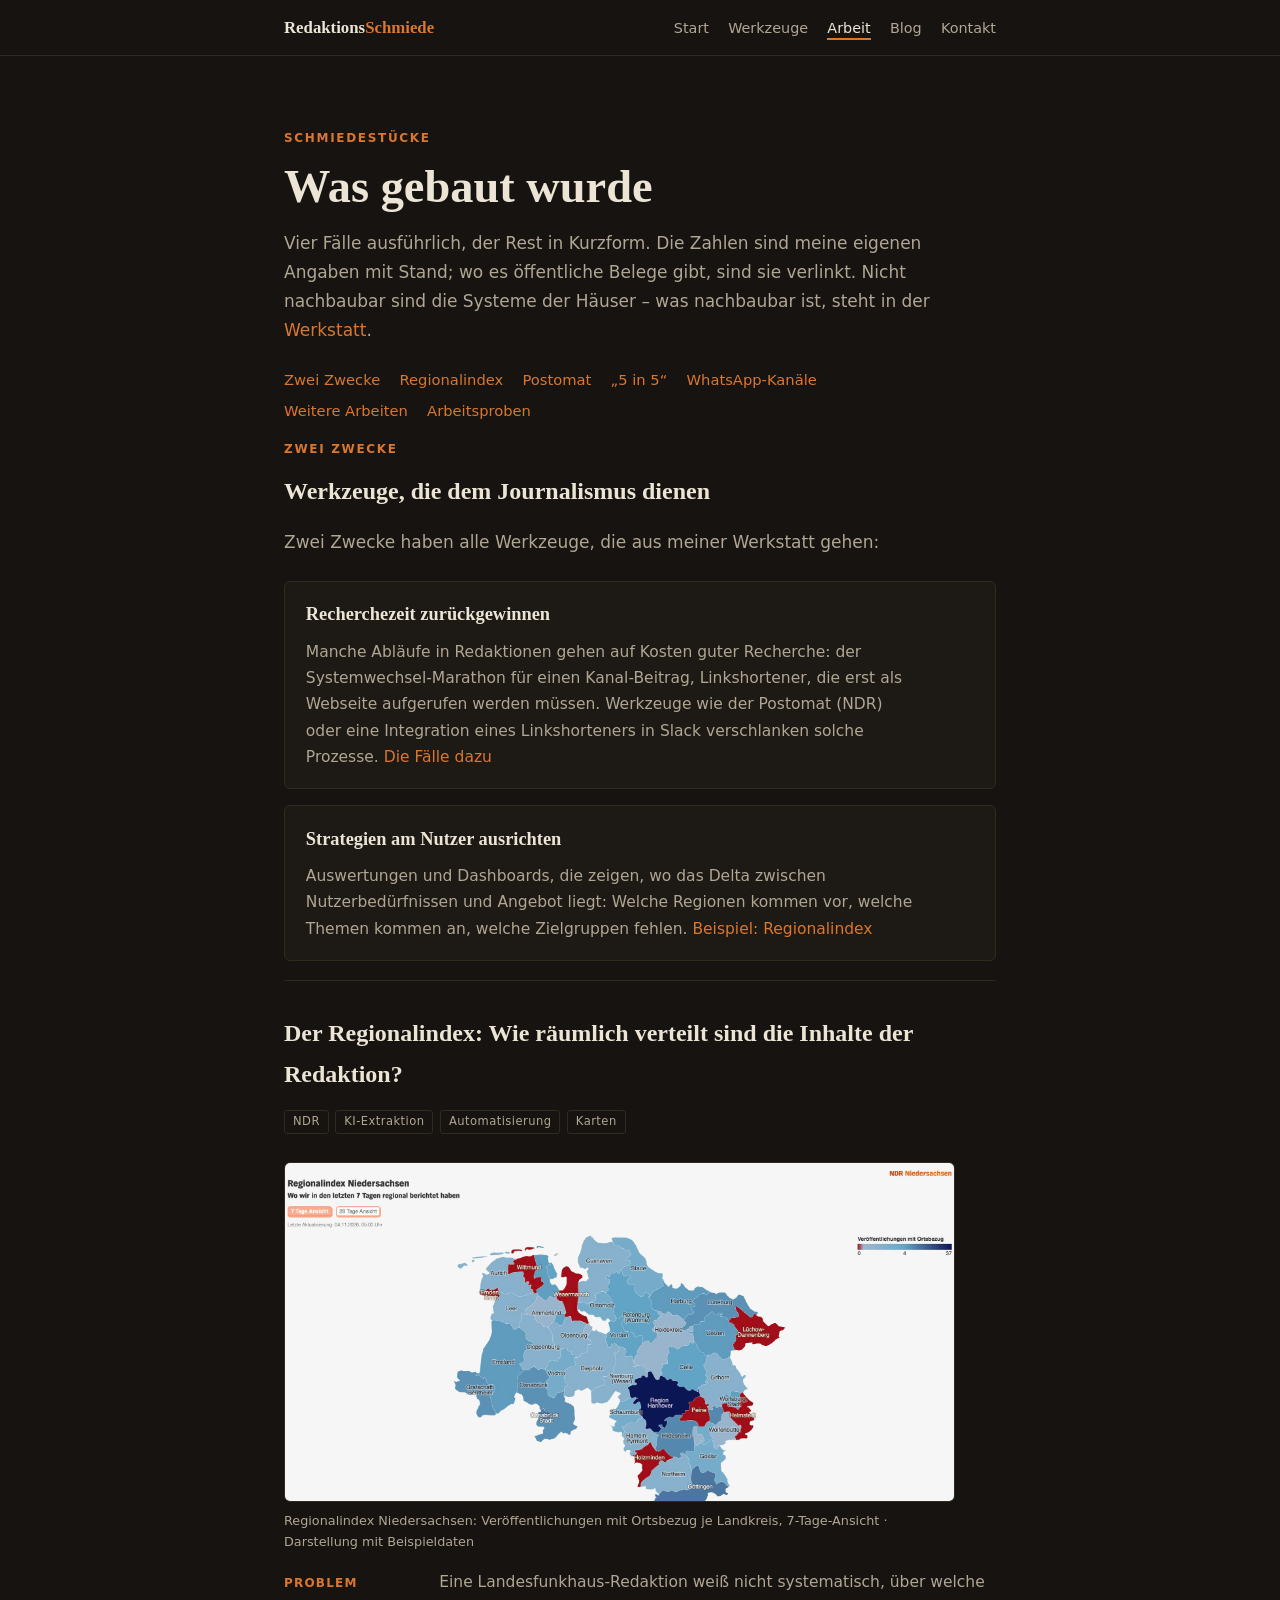
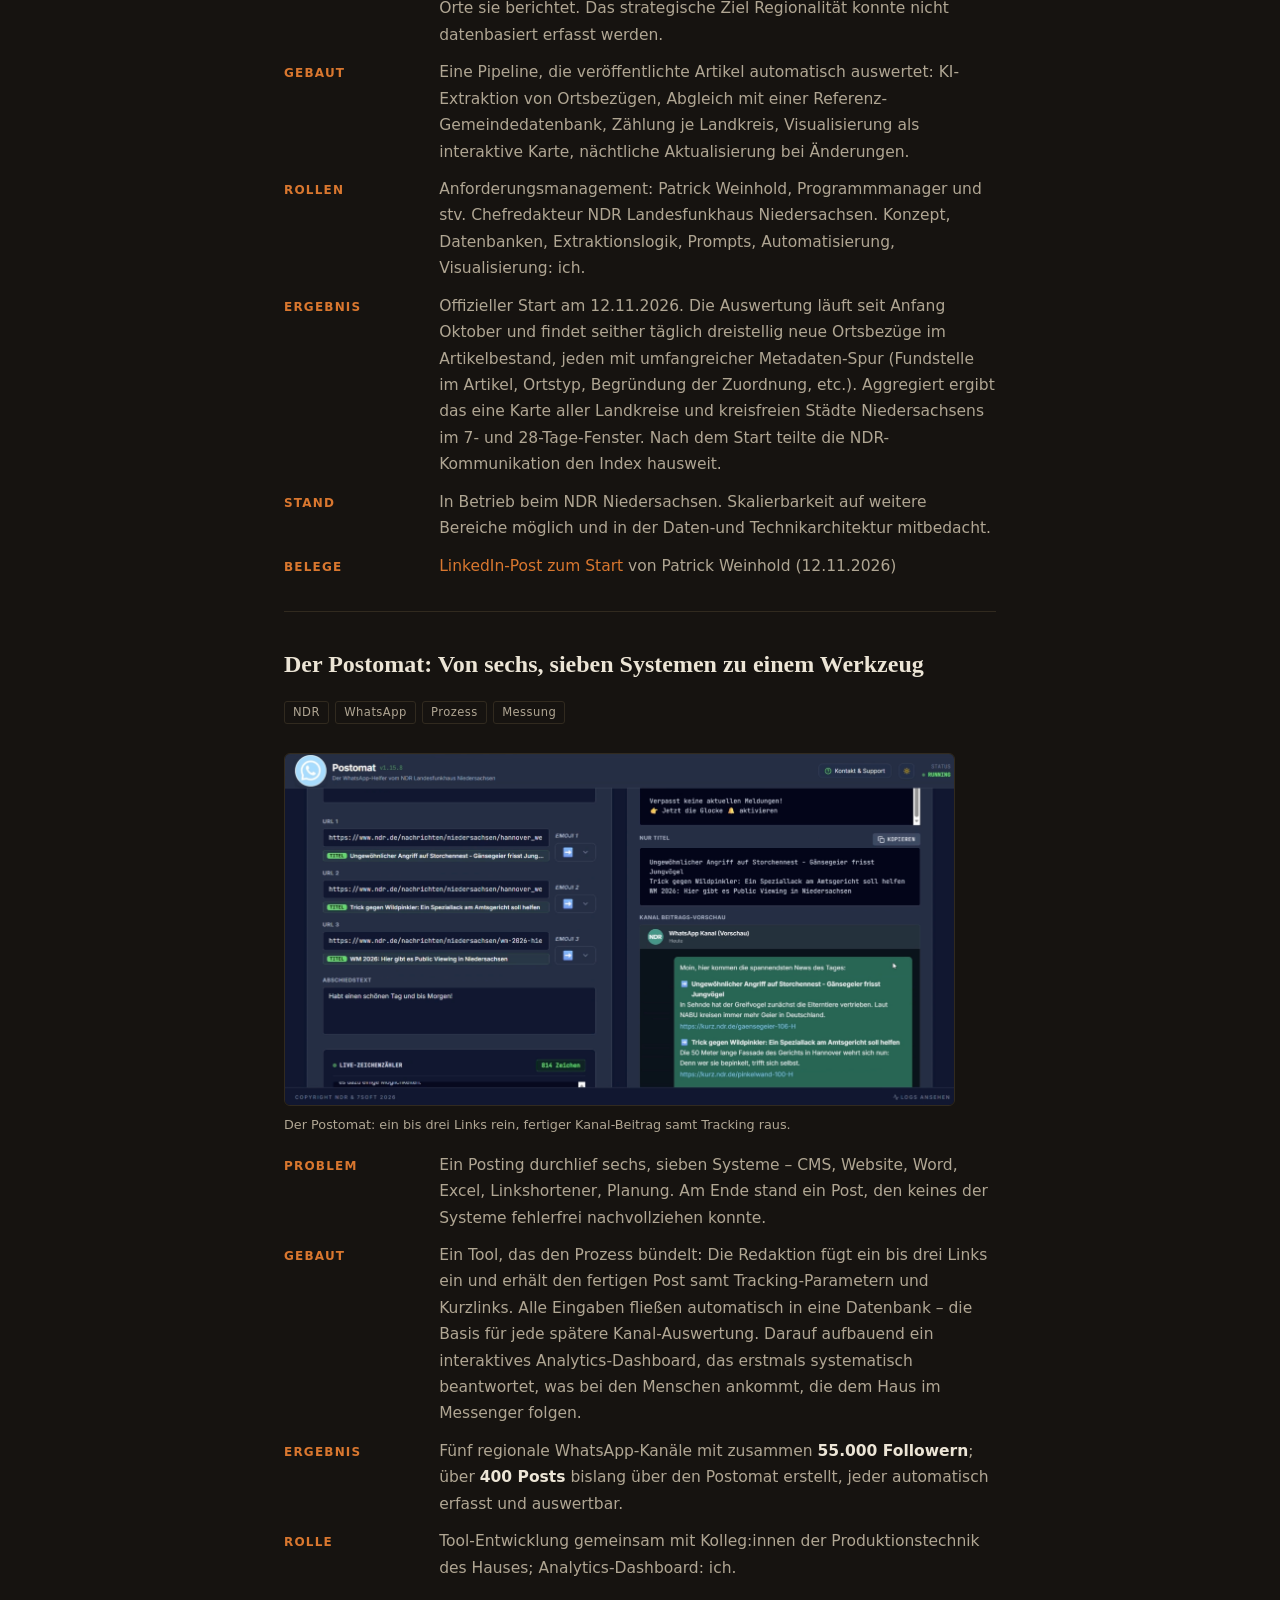
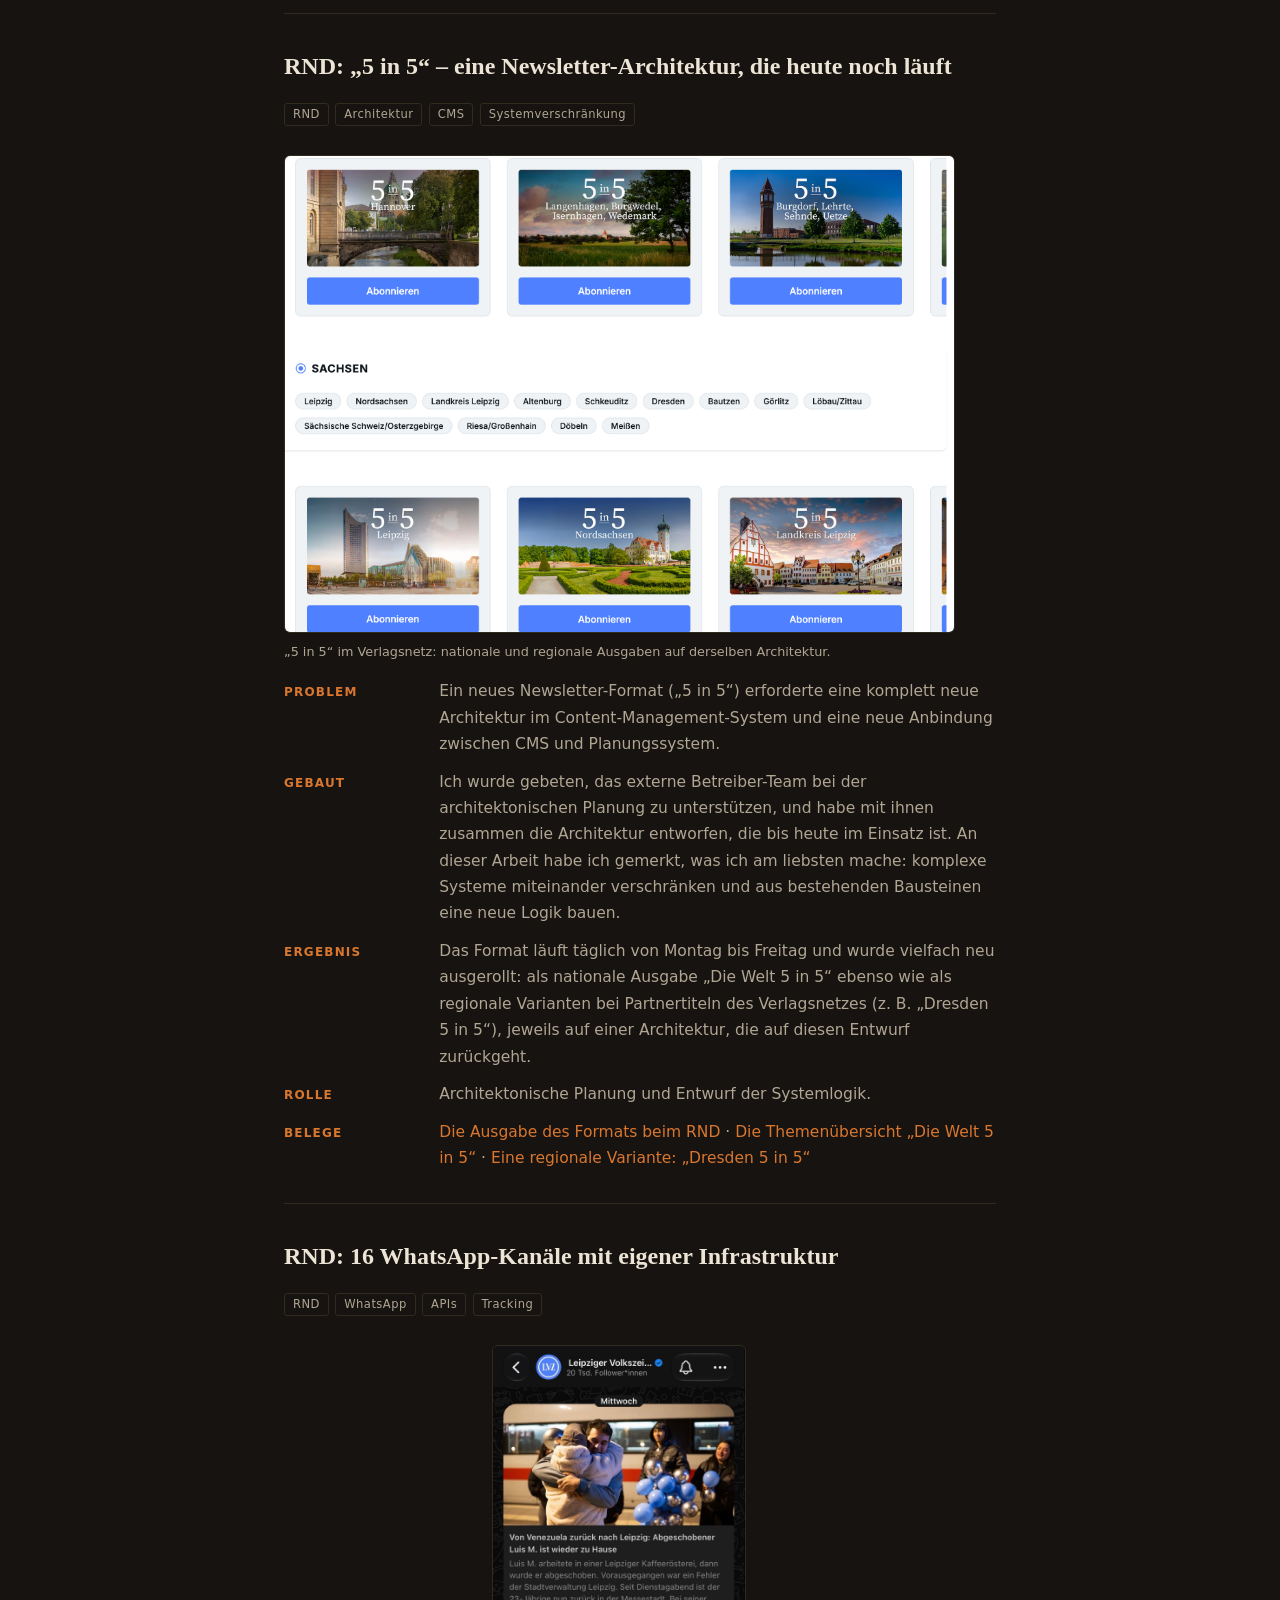
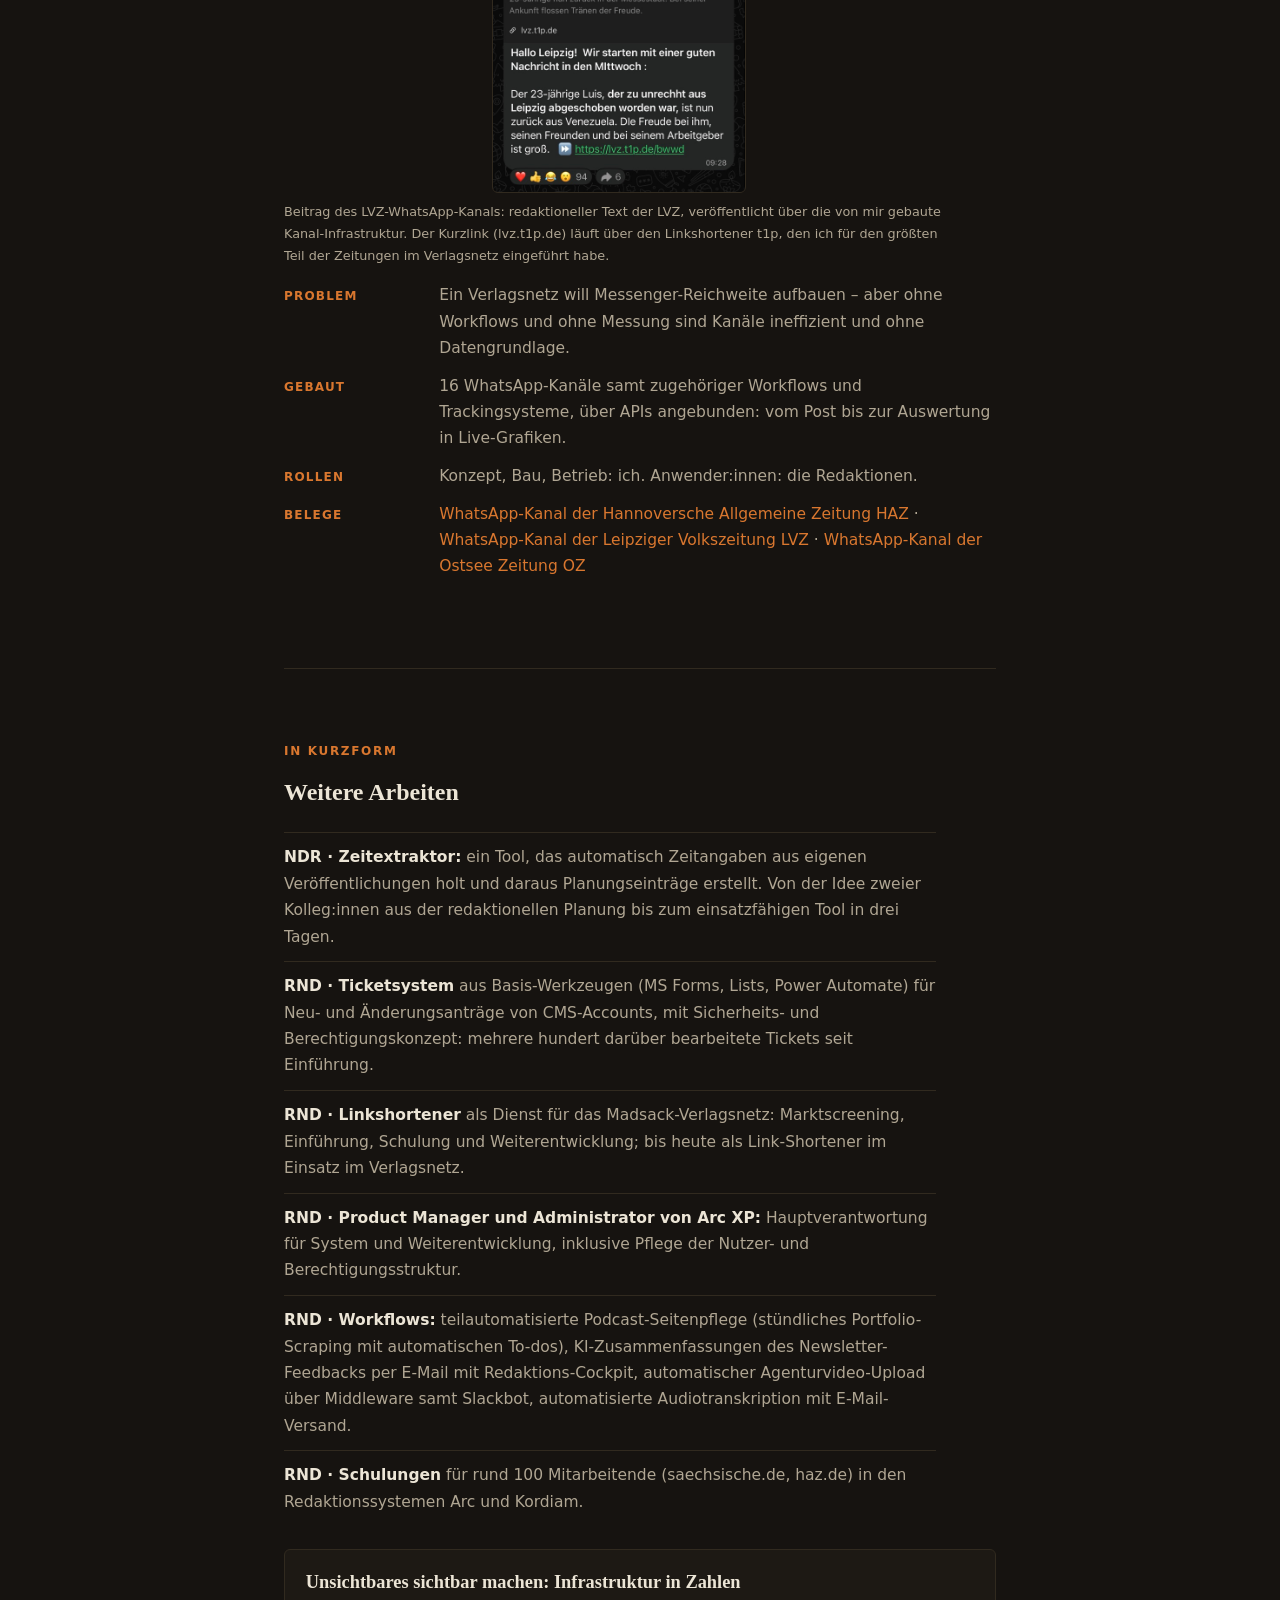
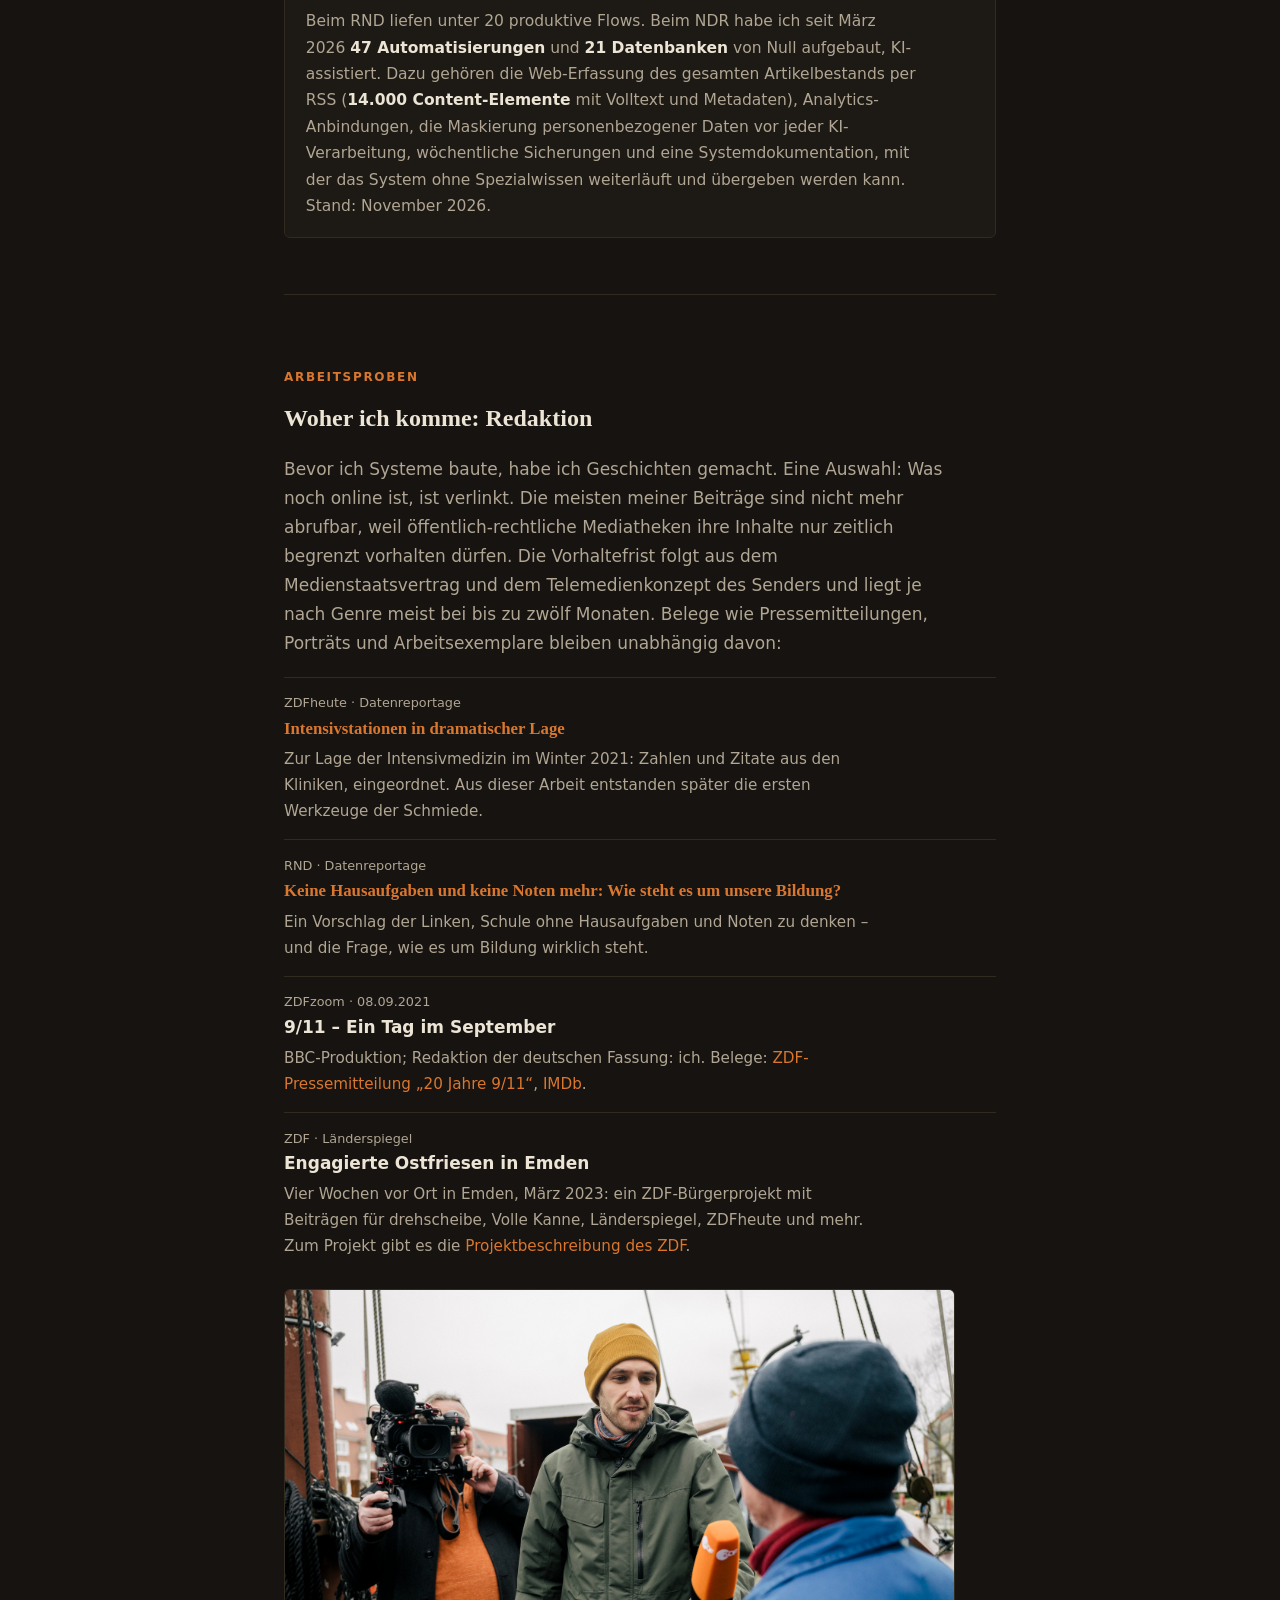
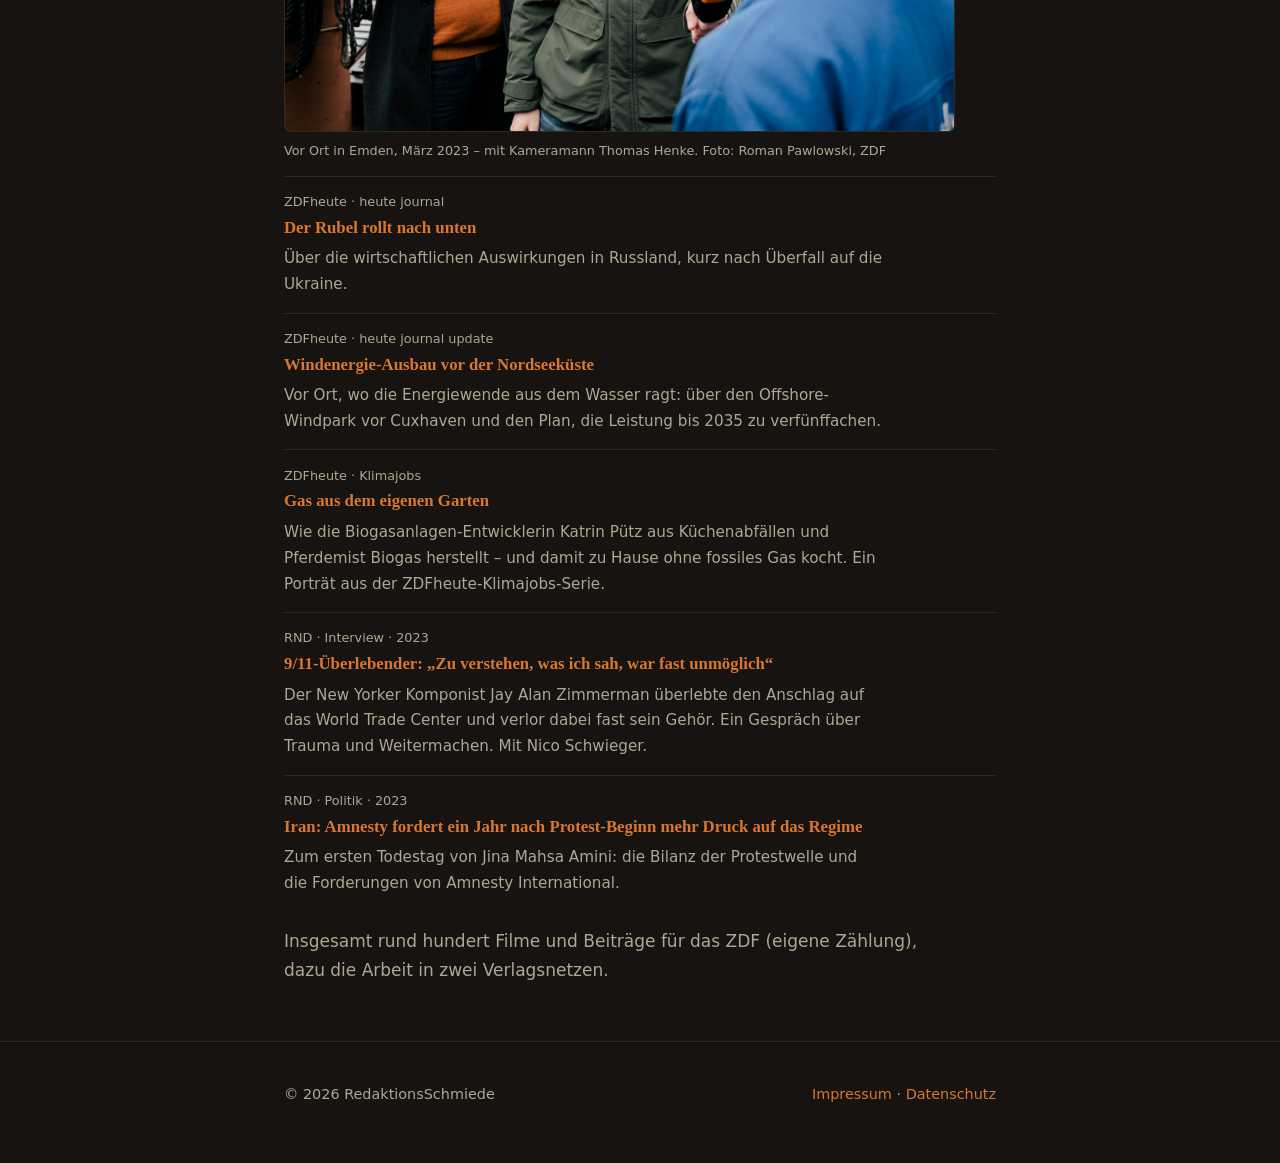
==== commit 174ba9c8: "Revise RND Ticketsystem project description Updated the description of the RND Ticketsystem project " ====
--- a/arbeit/index.html
+++ b/arbeit/index.html
@@ -160,7 +160,7 @@
     <h2>Weitere Arbeiten</h2>
     <ul class="short">
       <li><b>NDR · Zeitextraktor:</b> ein Tool, das automatisch Zeitangaben aus eigenen Veröffentlichungen holt und daraus Planungseinträge erstellt. Von der Idee zweier Kolleg:innen aus der redaktionellen Planung bis zum einsatzfähigen Tool in drei Tagen.</li>
-      <li><b>RND · Ticketsystem</b> aus Basis-Werkzeugen (MS Forms, Lists, Power Automate) für Neu- und Änderungsanträge von CMS-Accounts, mit Sicherheits- und Berechtigungskonzept: über 360 bearbeitete Tickets seit Mai 2024.</li>
+      <li><b>RND · Ticketsystem</b> aus Basis-Werkzeugen (MS Forms, Lists, Power Automate) für Neu- und Änderungsanträge von CMS-Accounts, mit Sicherheits- und Berechtigungskonzept: mehrere hundert darüber bearbeitete Tickets seit Einführung.</li>
       <li><b>RND · Linkshortener</b> als Dienst für das Madsack-Verlagsnetz: Marktscreening, Einführung, Schulung und Weiterentwicklung; bis heute als Link-Shortener im Einsatz im Verlagsnetz.</li>
       <li><b>RND · Product Manager und Administrator von Arc XP:</b> Hauptverantwortung für System und Weiterentwicklung, inklusive Pflege der Nutzer- und Berechtigungsstruktur.</li>
       <li><b>RND · Workflows:</b> teilautomatisierte Podcast-Seitenpflege (stündliches Portfolio-Scraping mit automatischen To-dos), KI-Zusammenfassungen des Newsletter-Feedbacks per E-Mail mit Redaktions-Cockpit, automatischer Agenturvideo-Upload über Middleware samt Slackbot, automatisierte Audiotranskription mit E-Mail-Versand.</li>
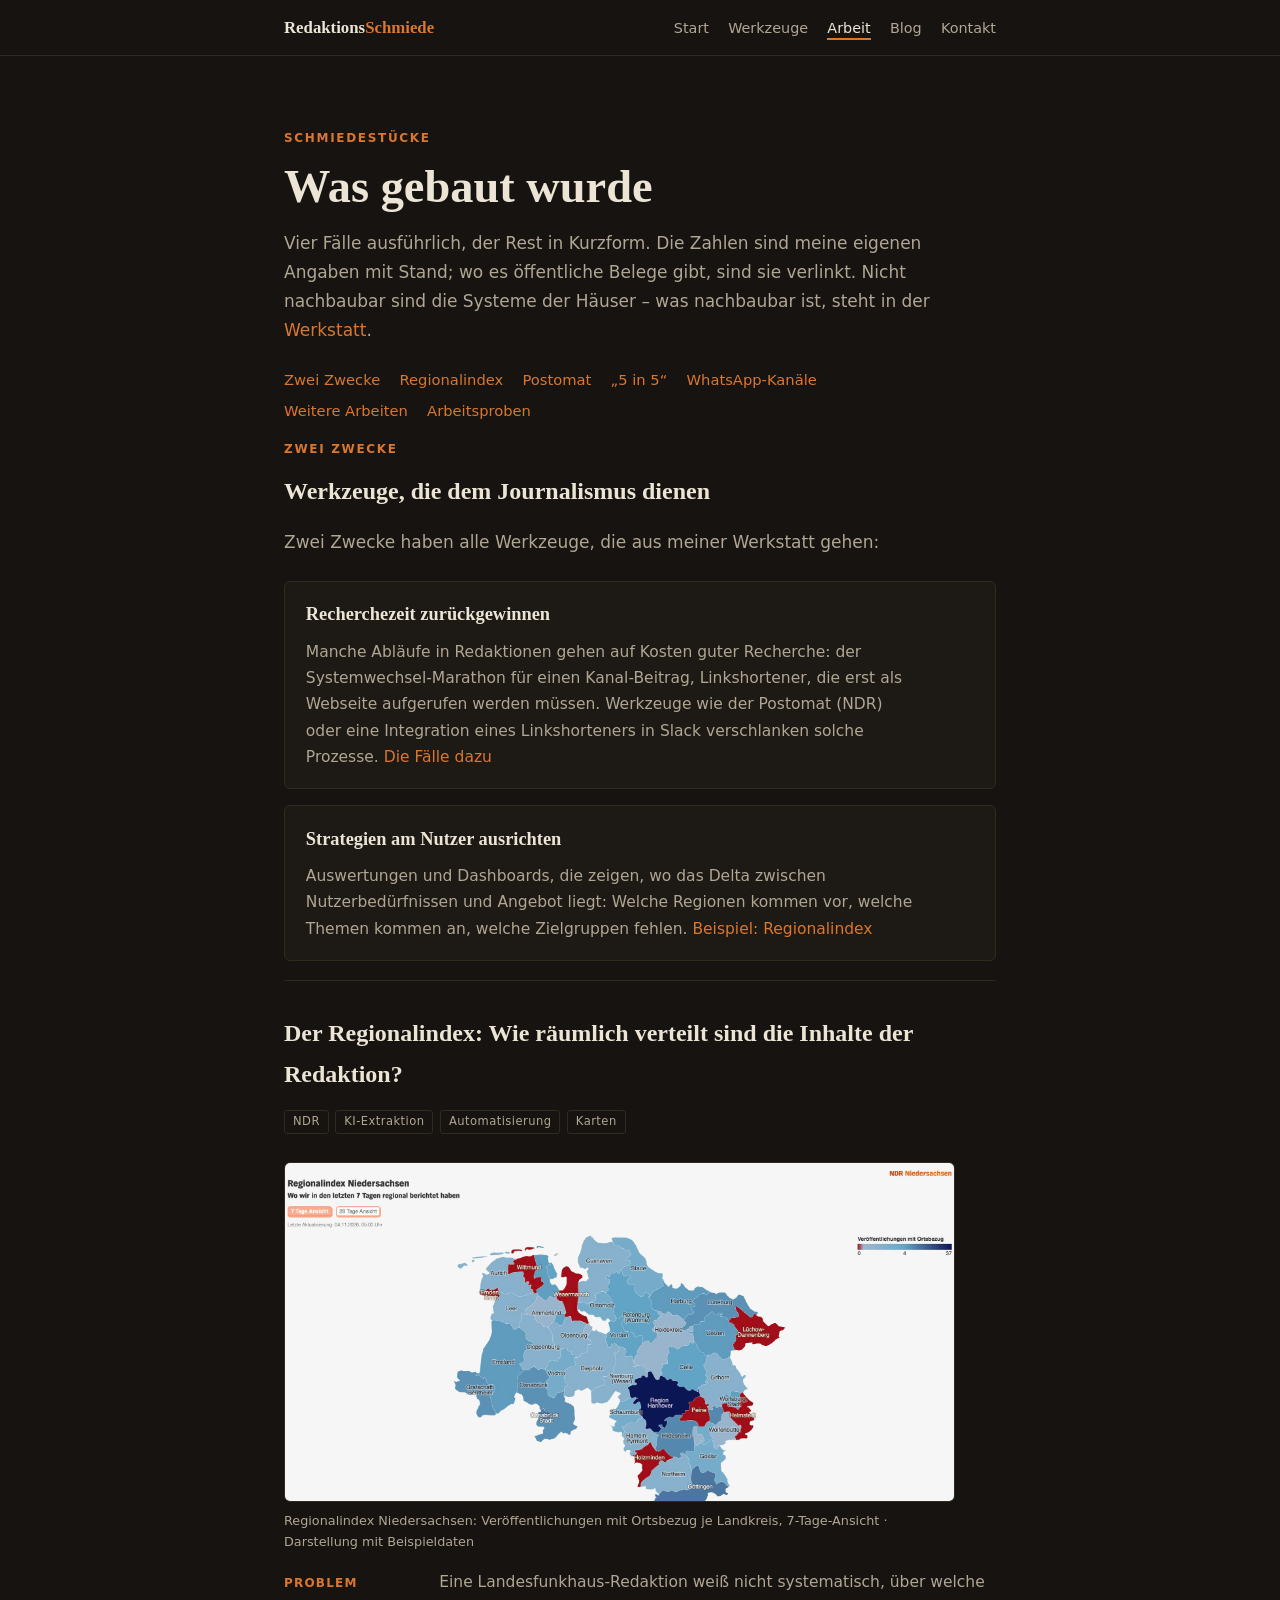
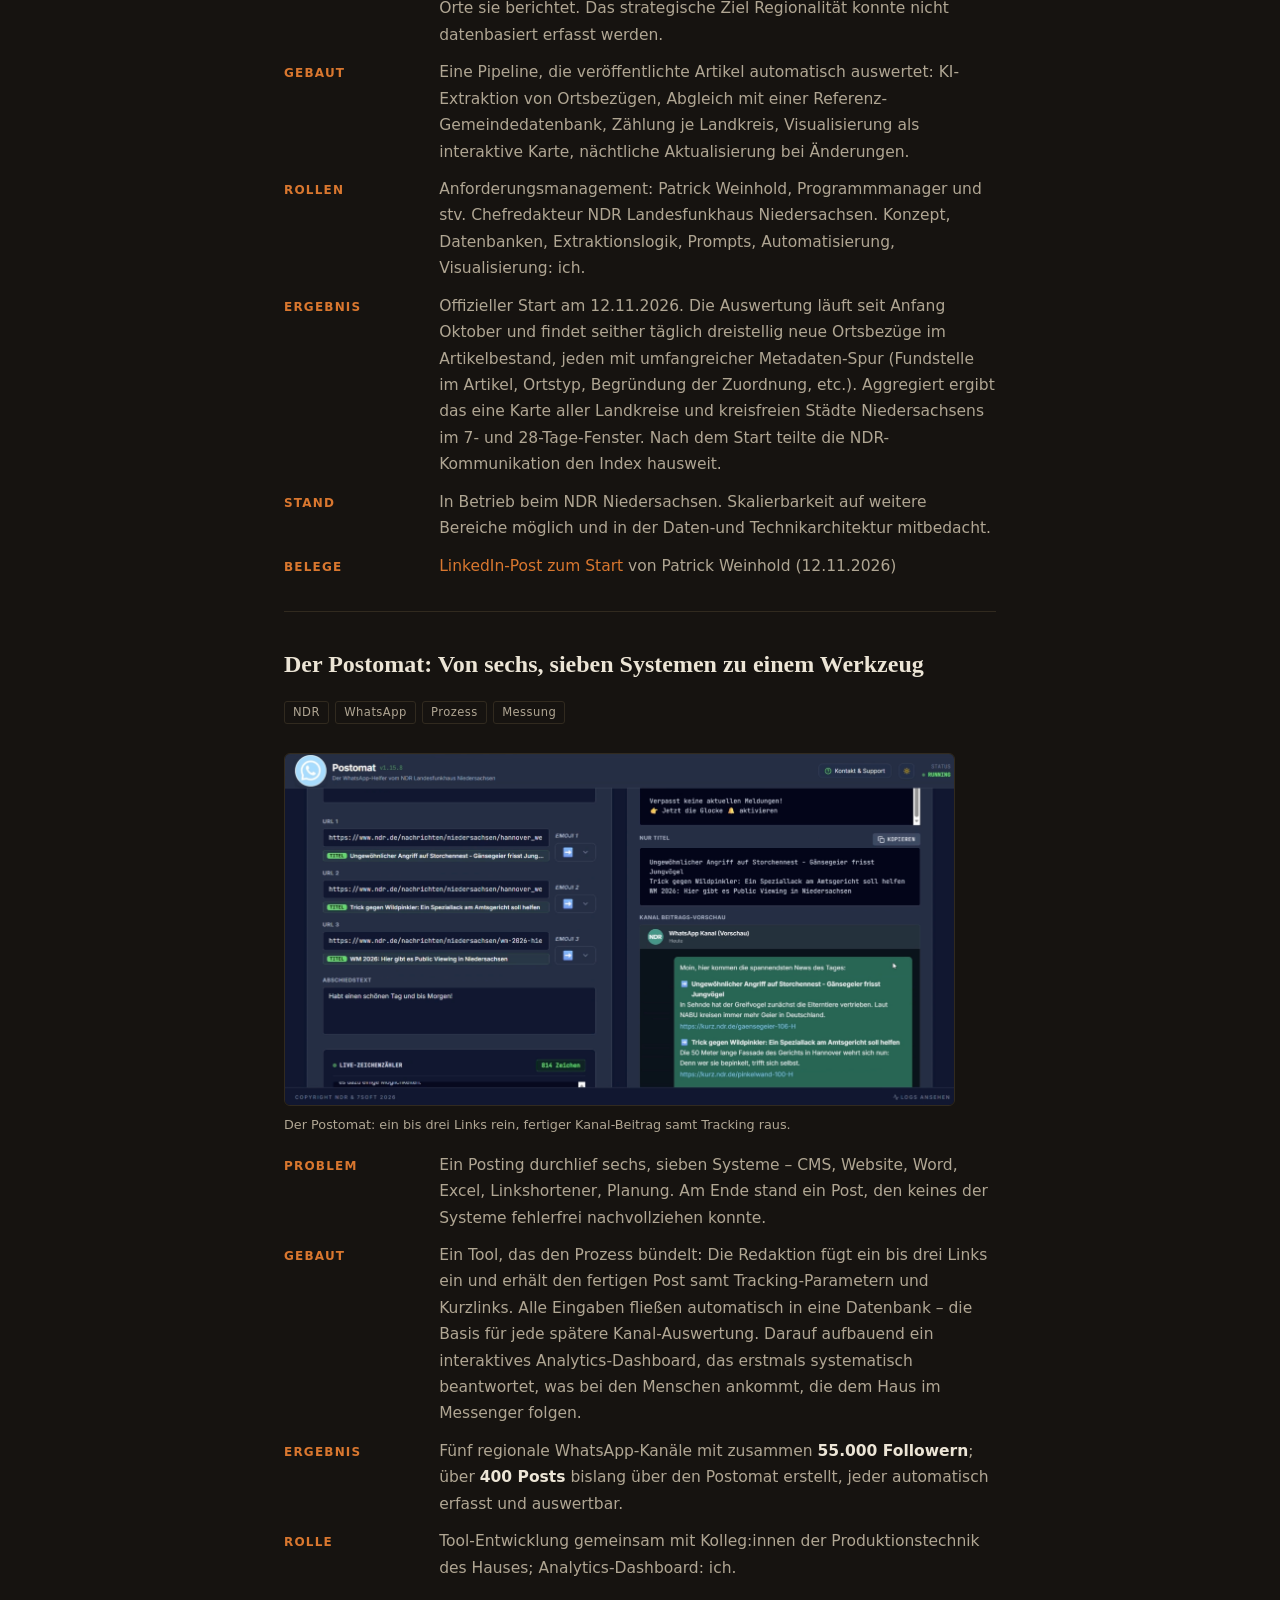
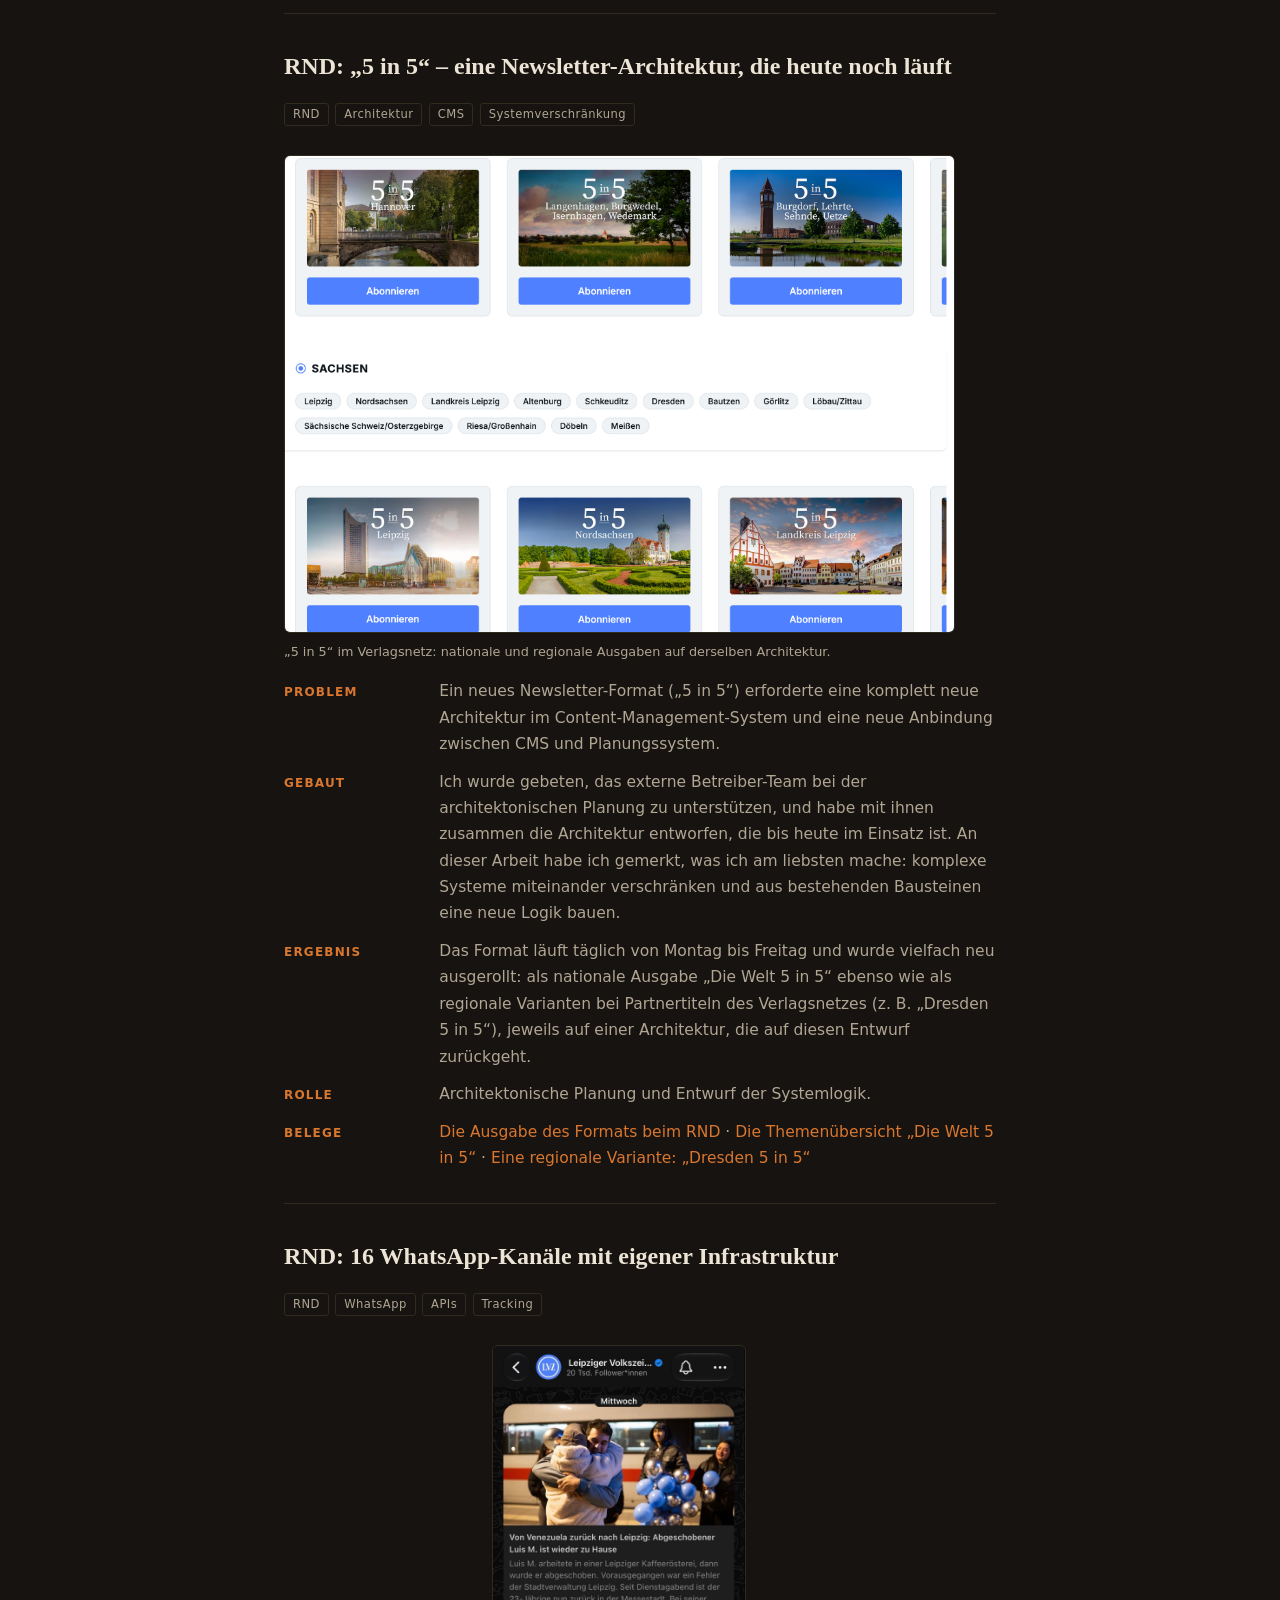
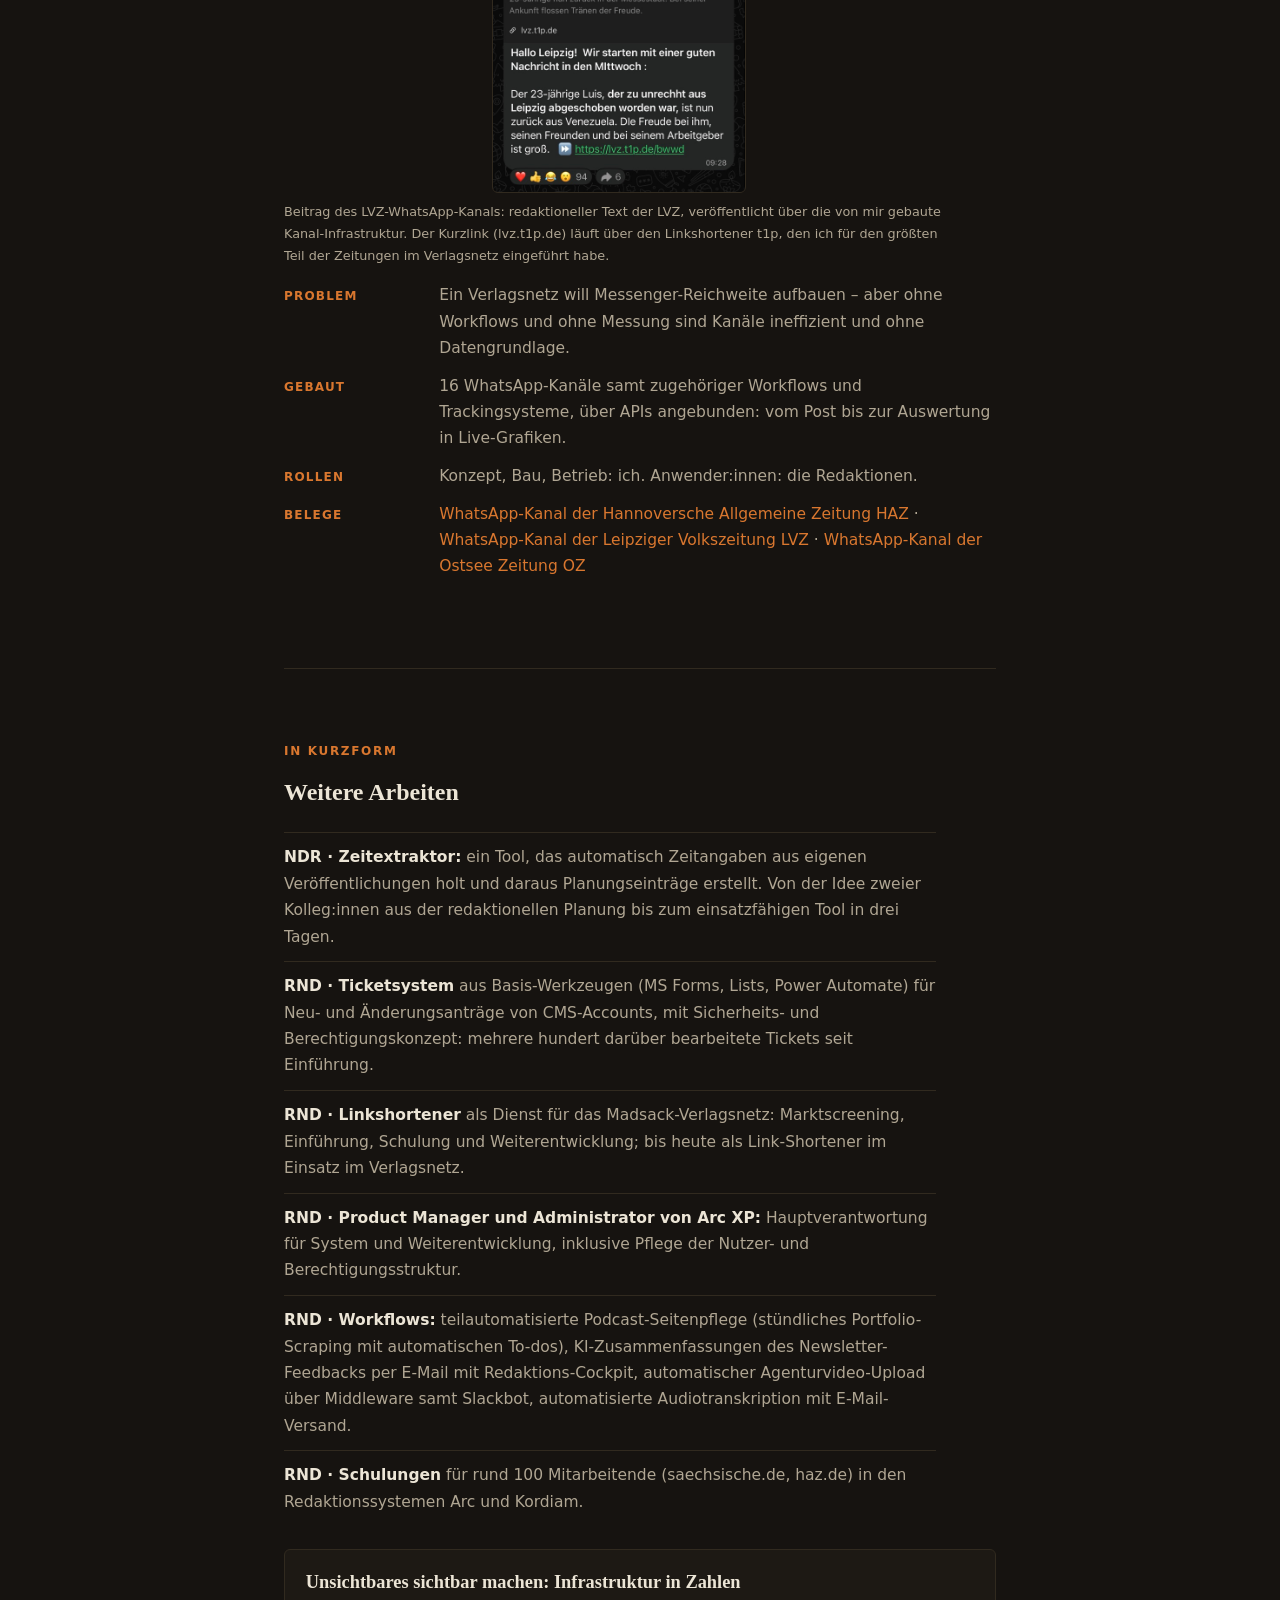
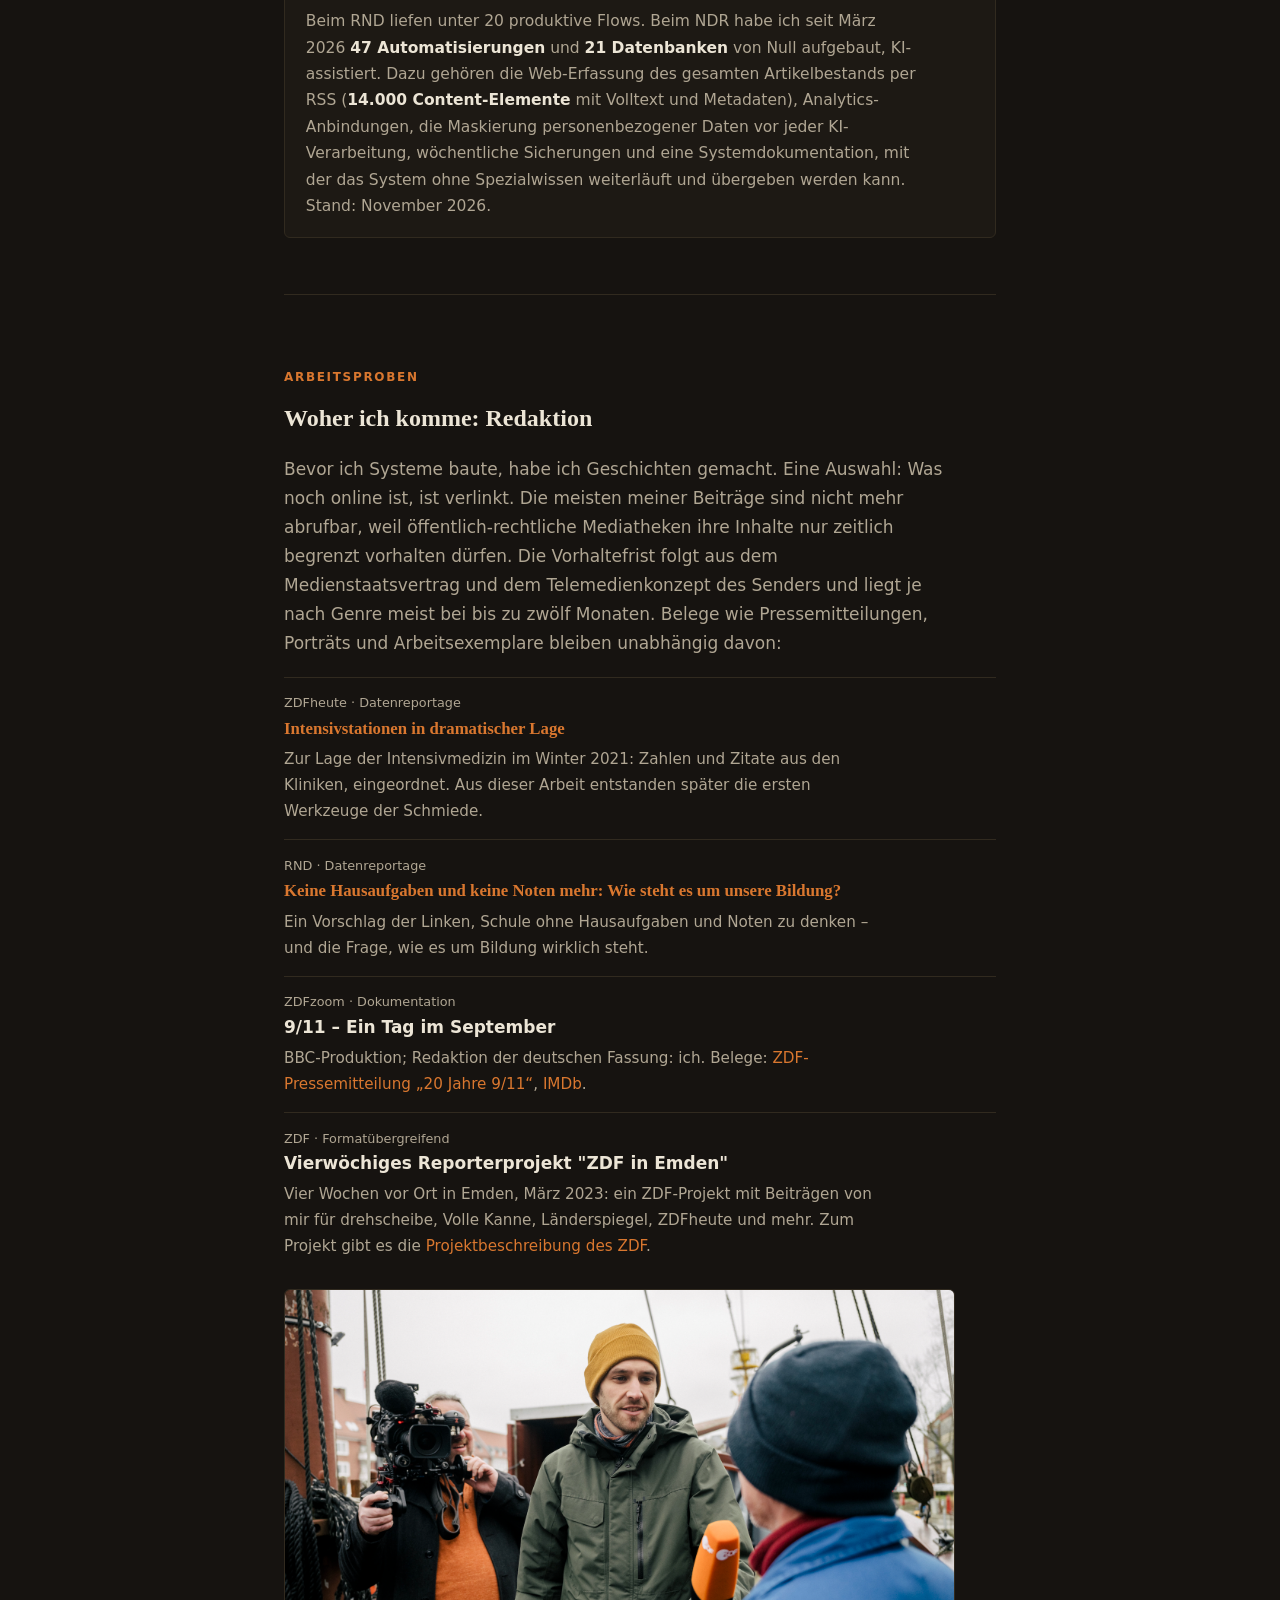
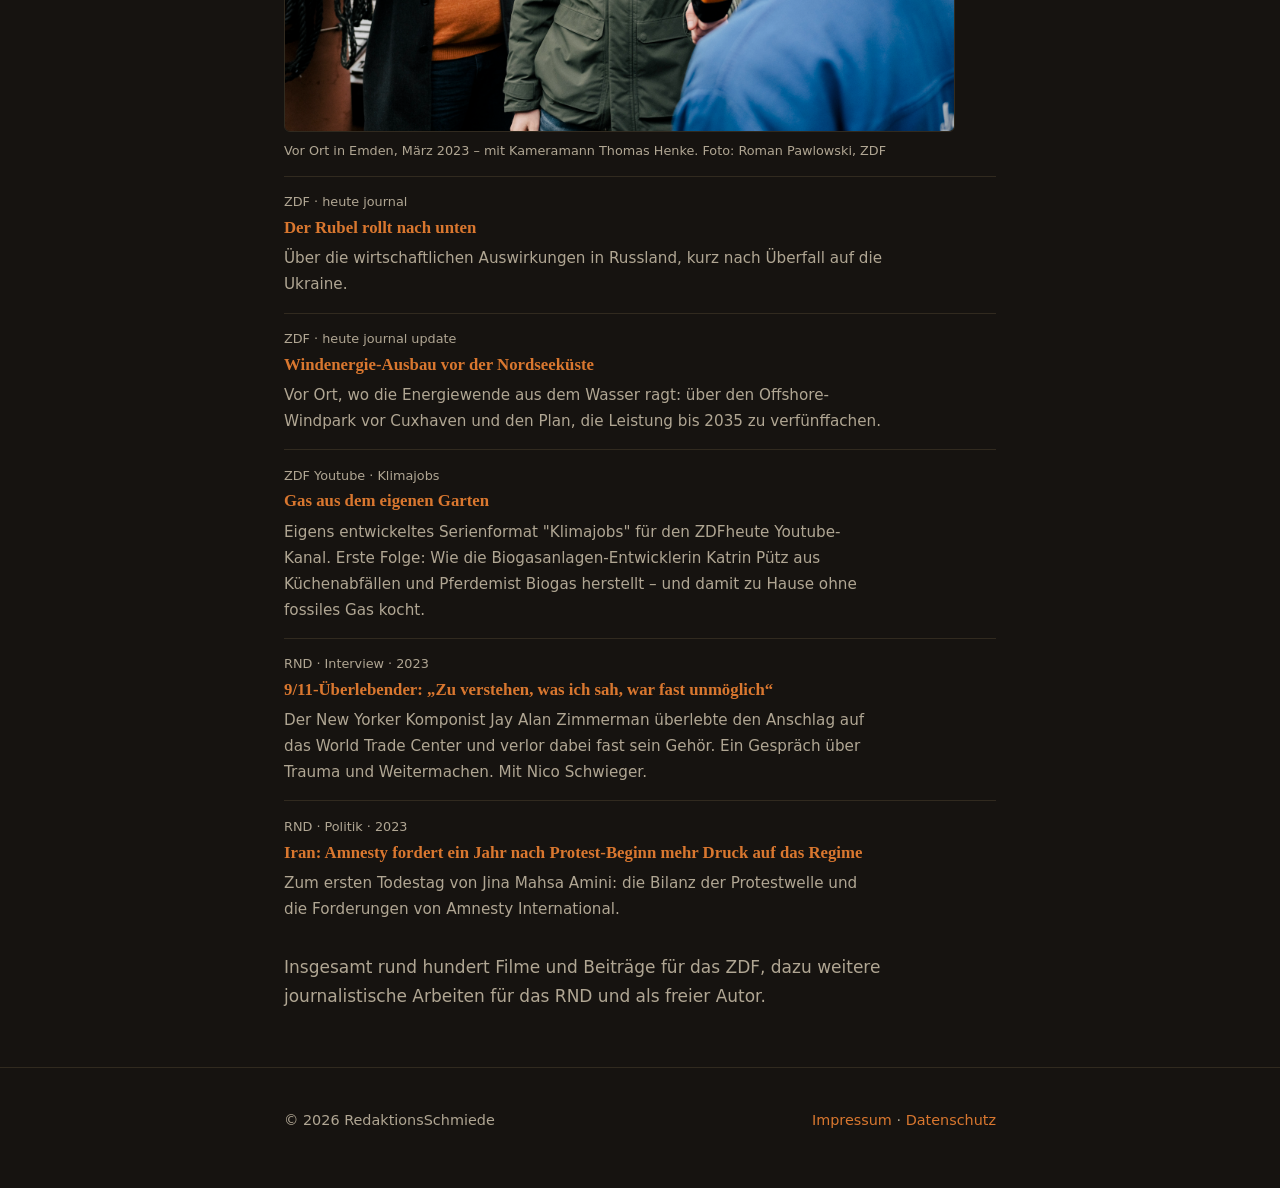
==== commit fcc0ee4c: "Update meta descriptions and project details in HTML" ====
--- a/arbeit/index.html
+++ b/arbeit/index.html
@@ -188,33 +188,33 @@
         <p>Ein Vorschlag der Linken, Schule ohne Hausaufgaben und Noten zu denken – und die Frage, wie es um Bildung wirklich steht.</p>
       </li>
       <li>
-        <span class="meta">ZDFzoom · 08.09.2021</span>
+        <span class="meta">ZDFzoom · Dokumentation</span>
         <strong>9/11 – Ein Tag im September</strong>
         <p>BBC-Produktion; Redaktion der deutschen Fassung: ich. Belege: <a href="https://www.presseportal.de/pm/7840/5011627">ZDF-Pressemitteilung „20 Jahre 9/11“</a>, <a href="https://www.imdb.com/title/tt12922454/fullcredits">IMDb</a>.</p>
       </li>
       <li>
-        <span class="meta">ZDF · Länderspiegel</span>
-        <strong>Engagierte Ostfriesen in Emden</strong>
-        <p>Vier Wochen vor Ort in Emden, März 2023: ein ZDF-Bürgerprojekt mit Beiträgen für drehscheibe, Volle Kanne, Länderspiegel, ZDFheute und mehr. Zum Projekt gibt es die <a href="https://presseportal.zdf.de/pressemitteilung/in-ostfrieslands-groesster-stadt-zdf-in-emden">Projektbeschreibung des ZDF</a>.</p>
+        <span class="meta">ZDF · Formatübergreifend</span>
+        <strong>Vierwöchiges Reporterprojekt "ZDF in Emden"</strong>
+        <p>Vier Wochen vor Ort in Emden, März 2023: ein ZDF-Projekt mit Beiträgen von mir für drehscheibe, Volle Kanne, Länderspiegel, ZDFheute und mehr. Zum Projekt gibt es die <a href="https://presseportal.zdf.de/pressemitteilung/in-ostfrieslands-groesster-stadt-zdf-in-emden">Projektbeschreibung des ZDF</a>.</p>
         <figure class="photo">
           <img src="/arbeit/img/emden.jpg" alt="Simon Hrubesch mit ZDF-Mikrofon vor Ort in Emden, im Hintergrund Kameramann Thomas Henke" onerror="this.closest('figure').hidden=true" />
           <figcaption>Vor Ort in Emden, März 2023 – mit Kameramann Thomas Henke. Foto: Roman Pawlowski, ZDF</figcaption>
         </figure>
       </li>
       <li>
-        <span class="meta">ZDFheute · heute journal</span>
+        <span class="meta">ZDF · heute journal</span>
         <a class="title" href="https://www.zdfheute.de/video/heute-journal/der-rubel-rollt-nach-unten-100.html">Der Rubel rollt nach unten</a>
         <p>Über die wirtschaftlichen Auswirkungen in Russland, kurz nach Überfall auf die Ukraine.</p>
       </li>
       <li>
-        <span class="meta">ZDFheute · heute journal update</span>
+        <span class="meta">ZDF · heute journal update</span>
         <a class="title" href="https://www.zdfheute.de/video/heute-journal-update/cuxhaven-offshore-windpark-100.html">Windenergie-Ausbau vor der Nordseeküste</a>
         <p>Vor Ort, wo die Energiewende aus dem Wasser ragt: über den Offshore-Windpark vor Cuxhaven und den Plan, die Leistung bis 2035 zu verfünffachen.</p>
       </li>
       <li>
-        <span class="meta">ZDFheute · Klimajobs</span>
+        <span class="meta">ZDF Youtube · Klimajobs</span>
         <a class="title" href="https://www.youtube.com/watch?v=u2Q0eZCpg6Y">Gas aus dem eigenen Garten</a>
-        <p>Wie die Biogasanlagen-Entwicklerin Katrin Pütz aus Küchenabfällen und Pferdemist Biogas herstellt – und damit zu Hause ohne fossiles Gas kocht. Ein Porträt aus der ZDFheute-Klimajobs-Serie.</p>
+        <p>Eigens entwickeltes Serienformat "Klimajobs" für den ZDFheute Youtube-Kanal. Erste Folge: Wie die Biogasanlagen-Entwicklerin Katrin Pütz aus Küchenabfällen und Pferdemist Biogas herstellt – und damit zu Hause ohne fossiles Gas kocht.</p>
       </li>
       <li>
         <span class="meta">RND · Interview · 2023</span>
@@ -227,7 +227,7 @@
         <p>Zum ersten Todestag von Jina Mahsa Amini: die Bilanz der Protestwelle und die Forderungen von Amnesty International.</p>
       </li>
     </ul>
-    <p>Insgesamt rund hundert Filme und Beiträge für das ZDF (eigene Zählung), dazu die Arbeit in zwei Verlagsnetzen.</p>
+    <p>Insgesamt rund hundert Filme und Beiträge für das ZDF, dazu weitere journalistische Arbeiten für das RND und als freier Autor.</p>
   </section>
 
 </main>
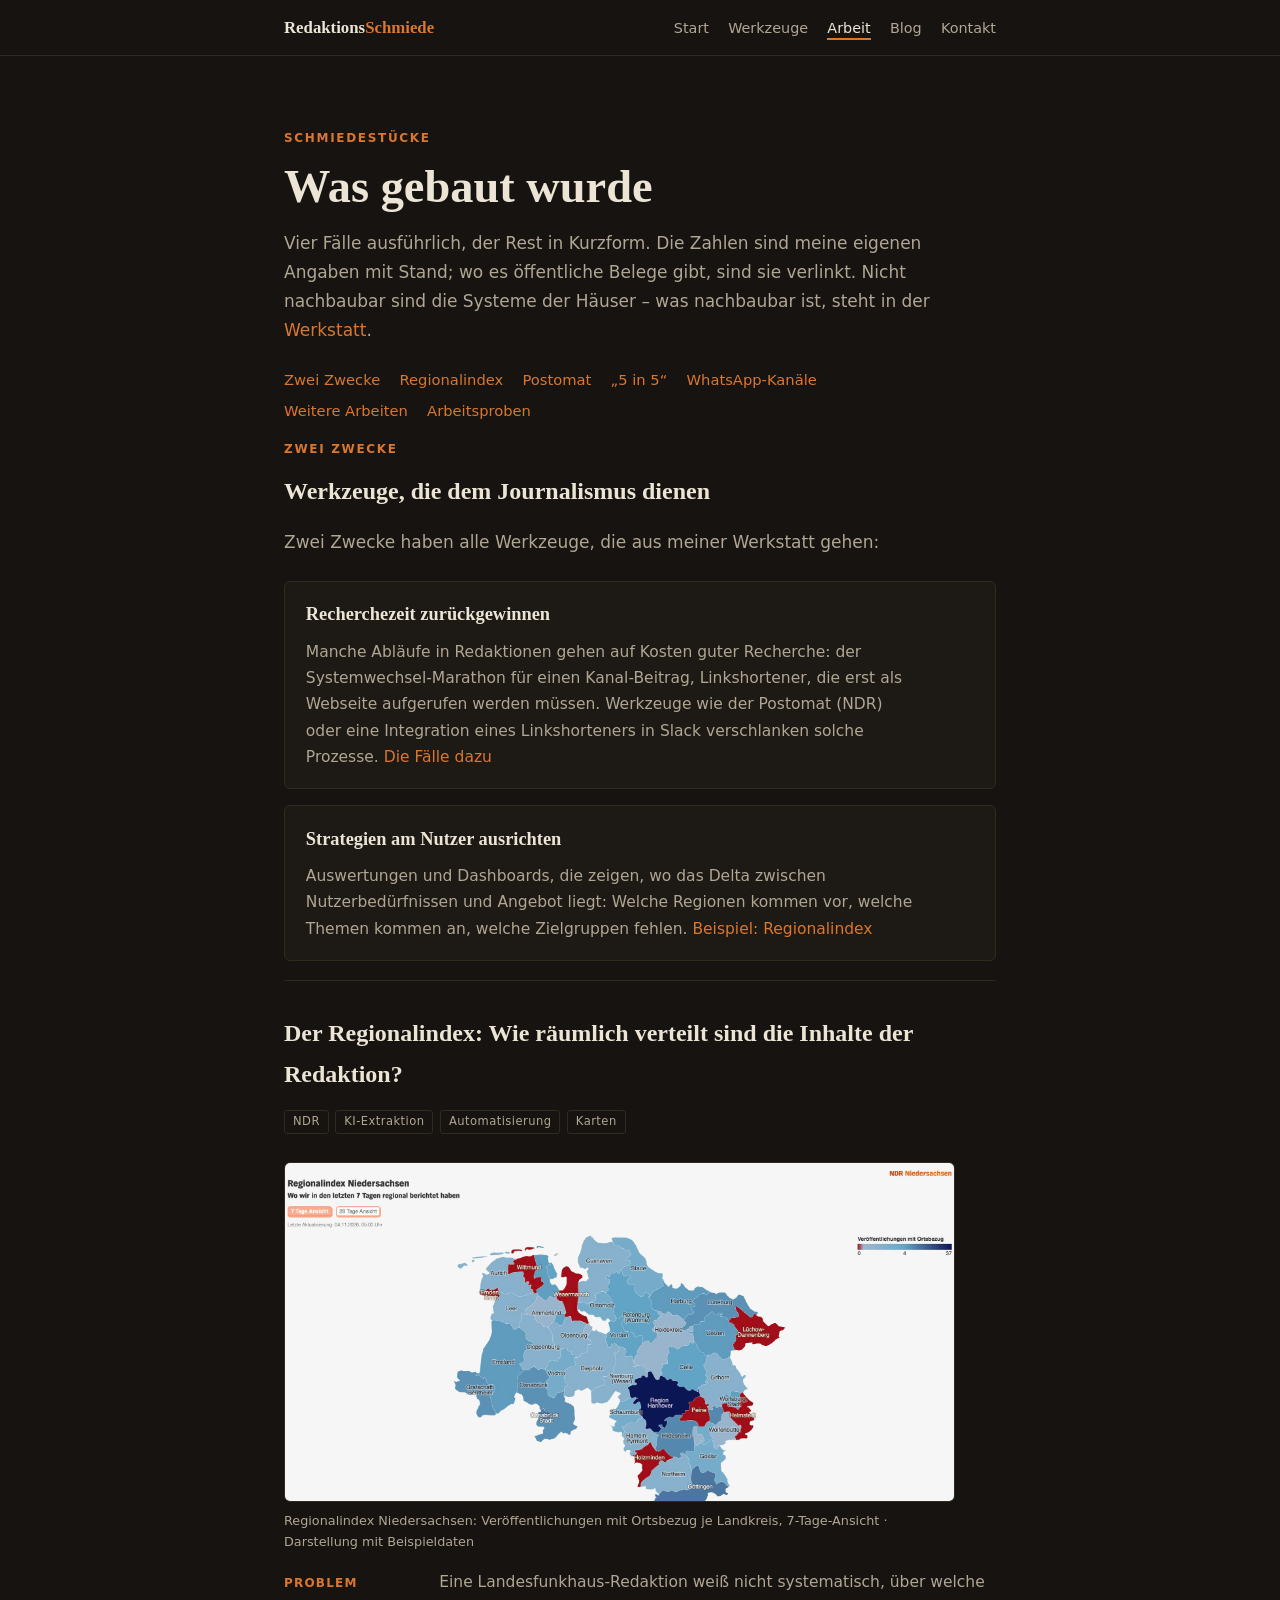
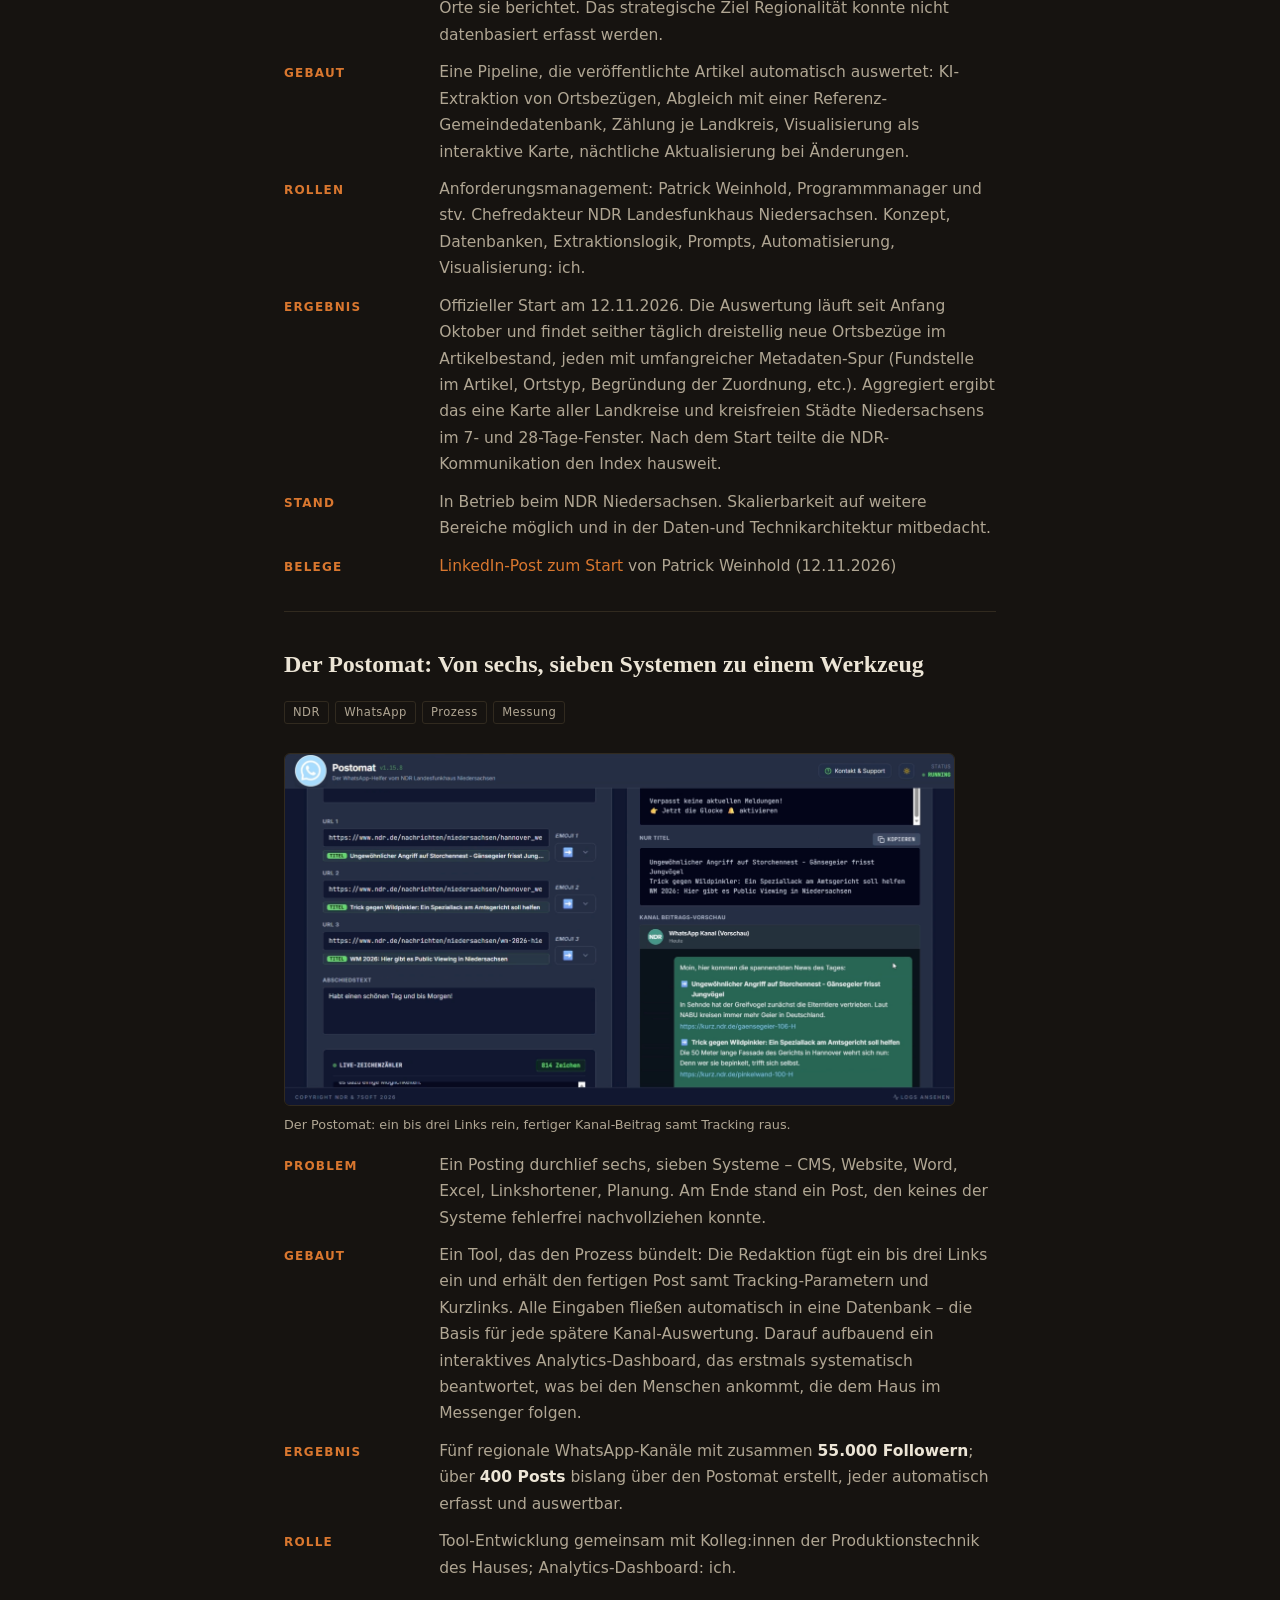
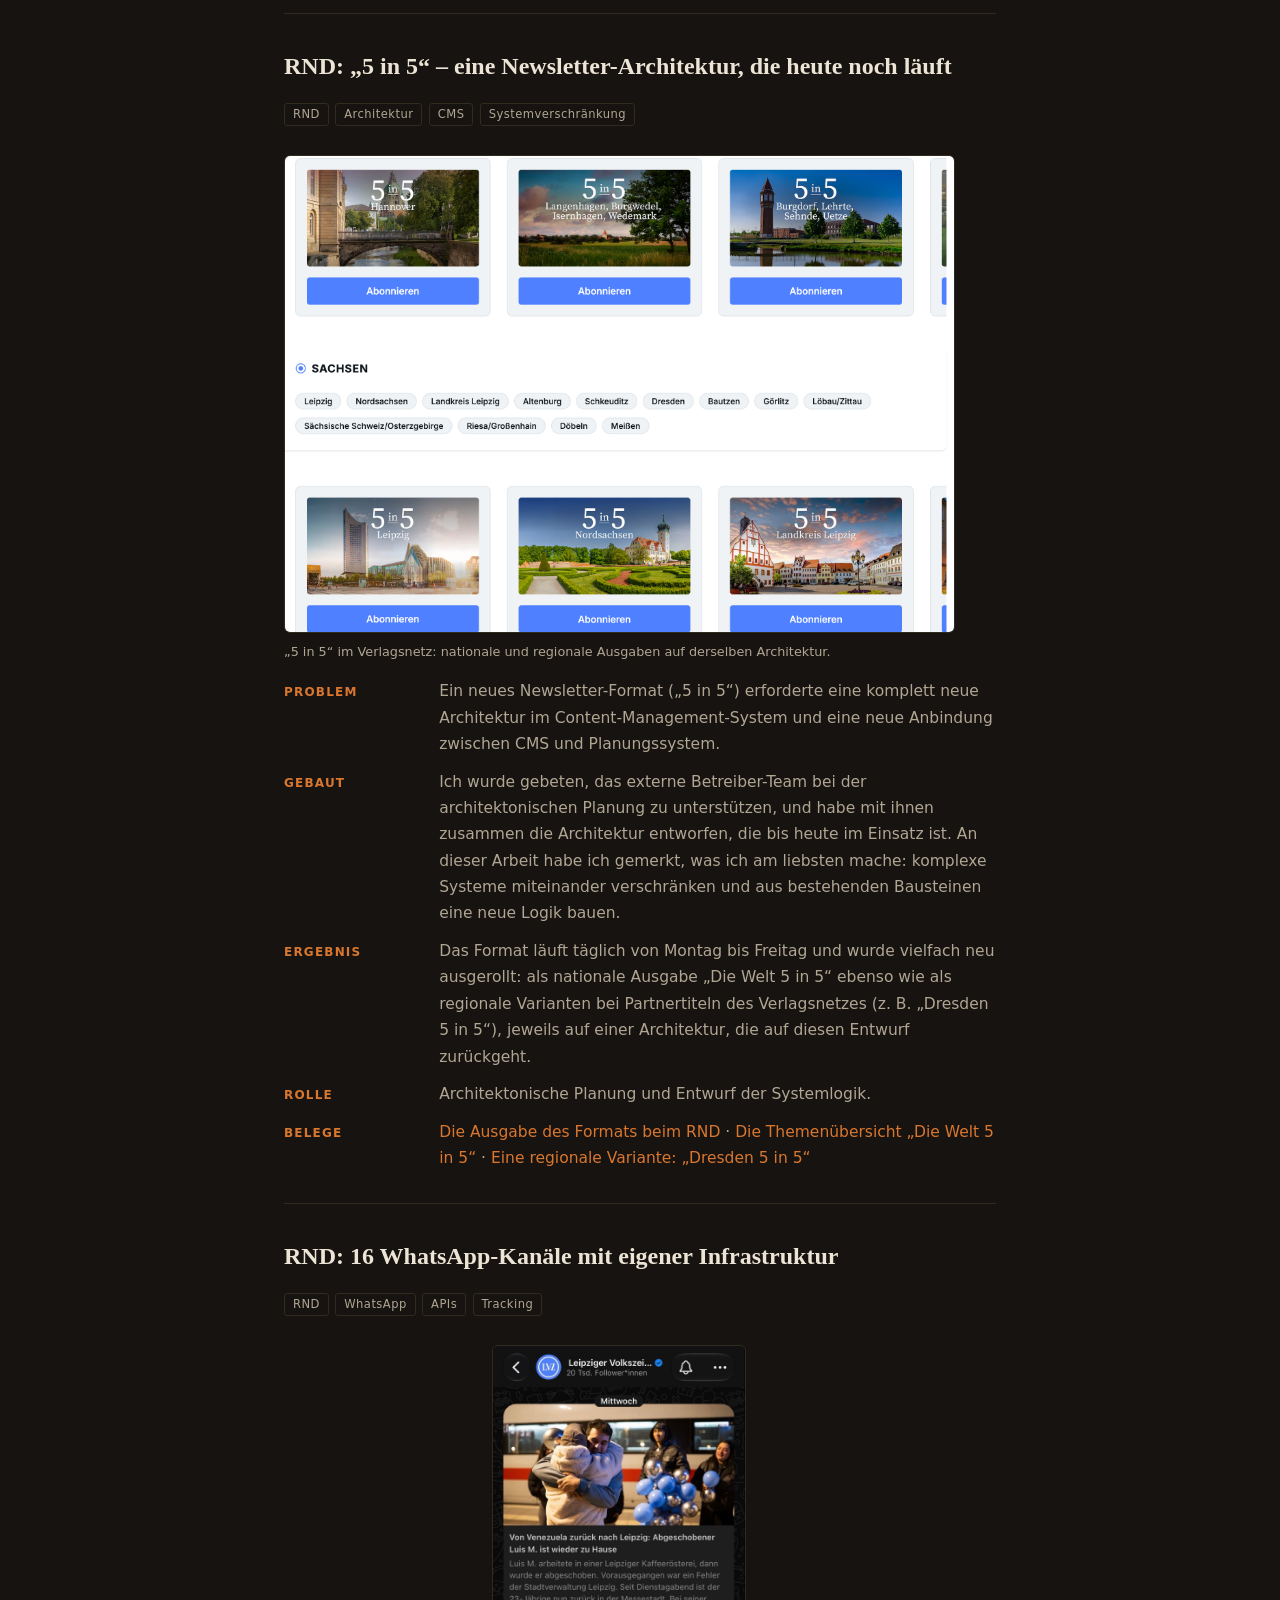
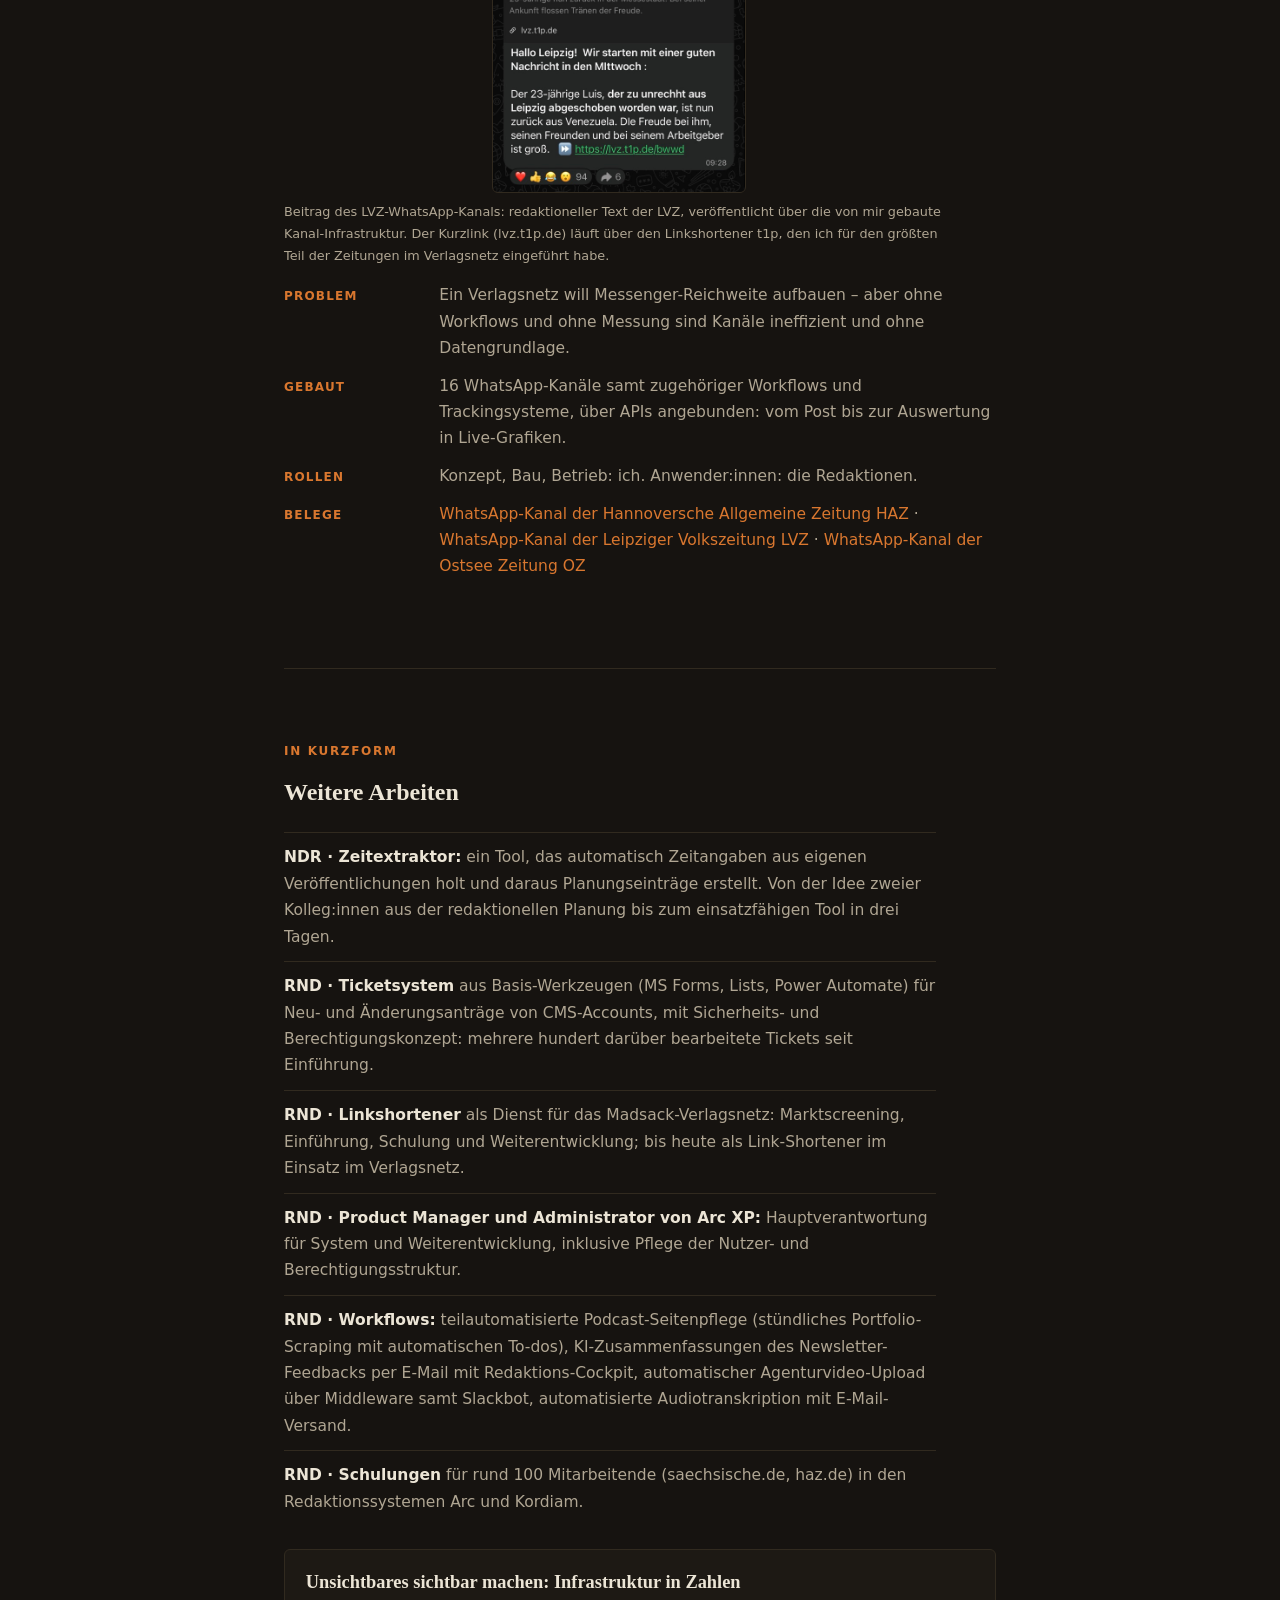
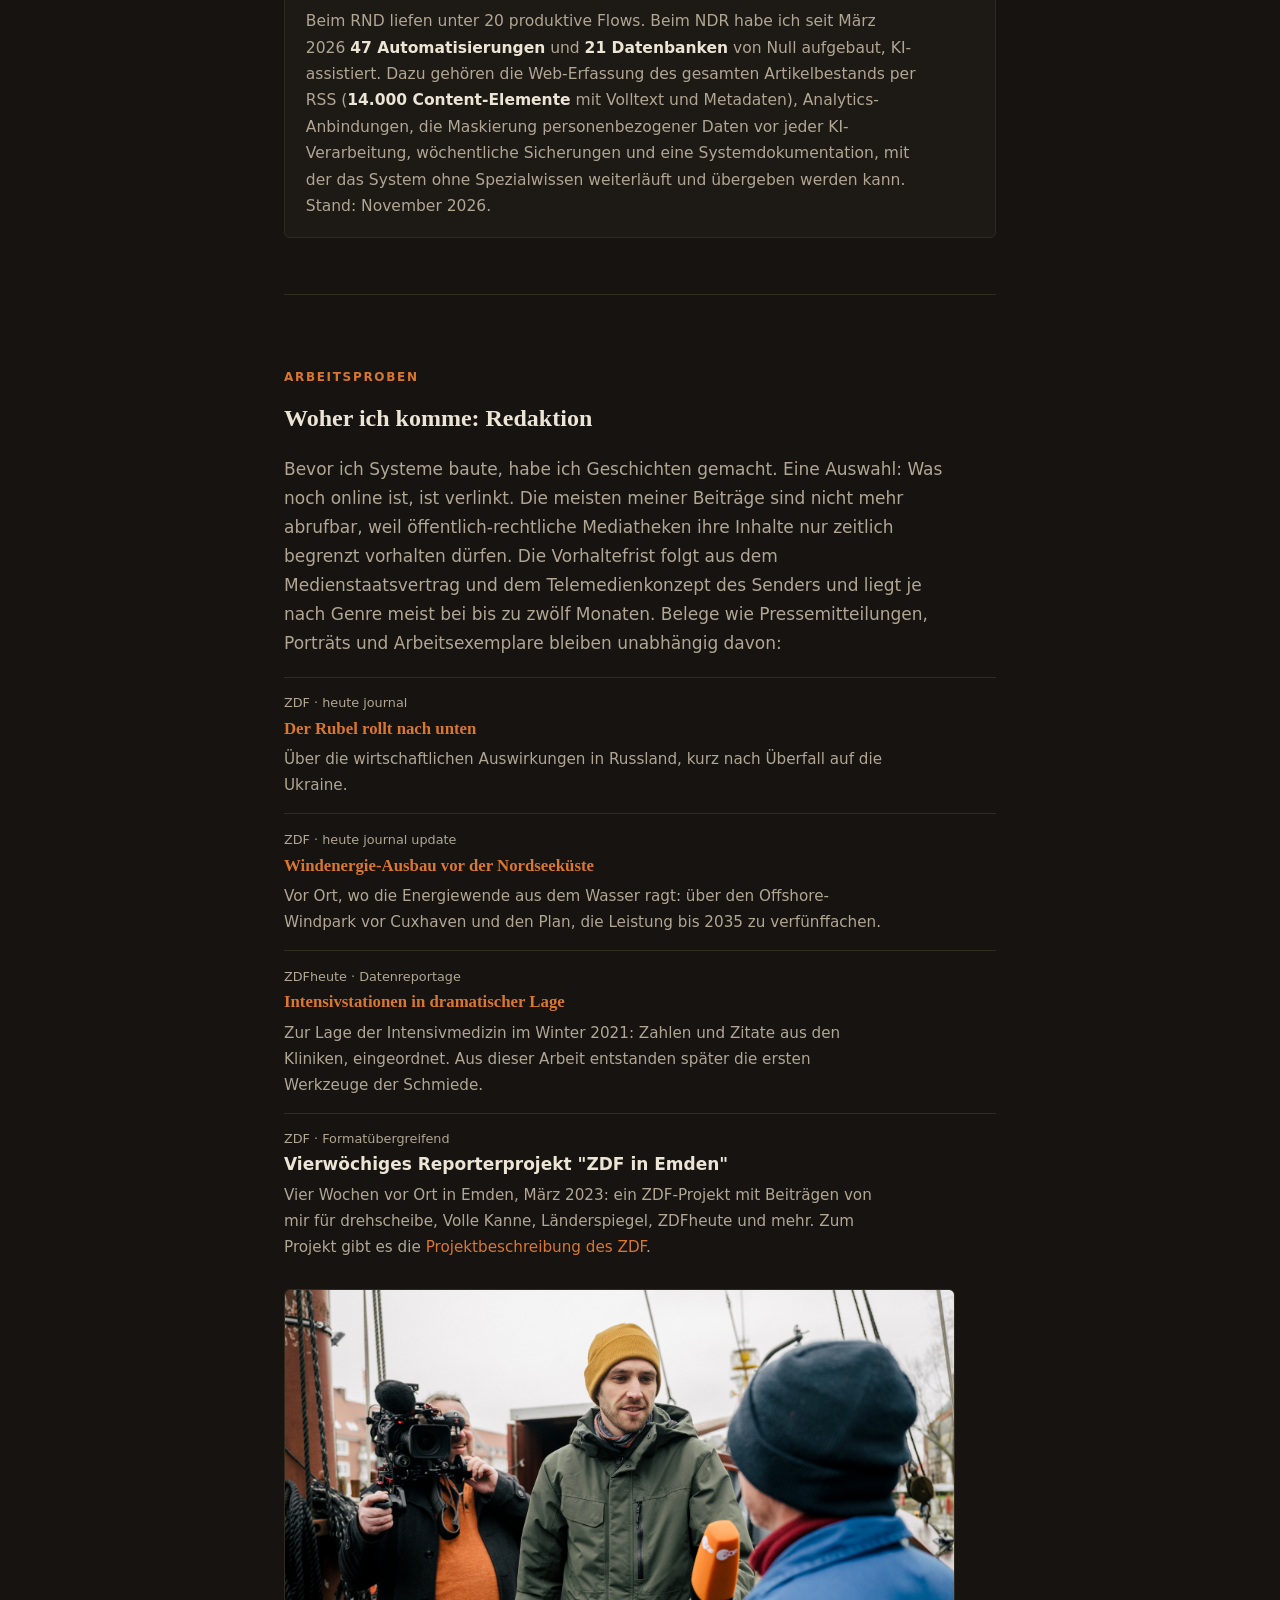
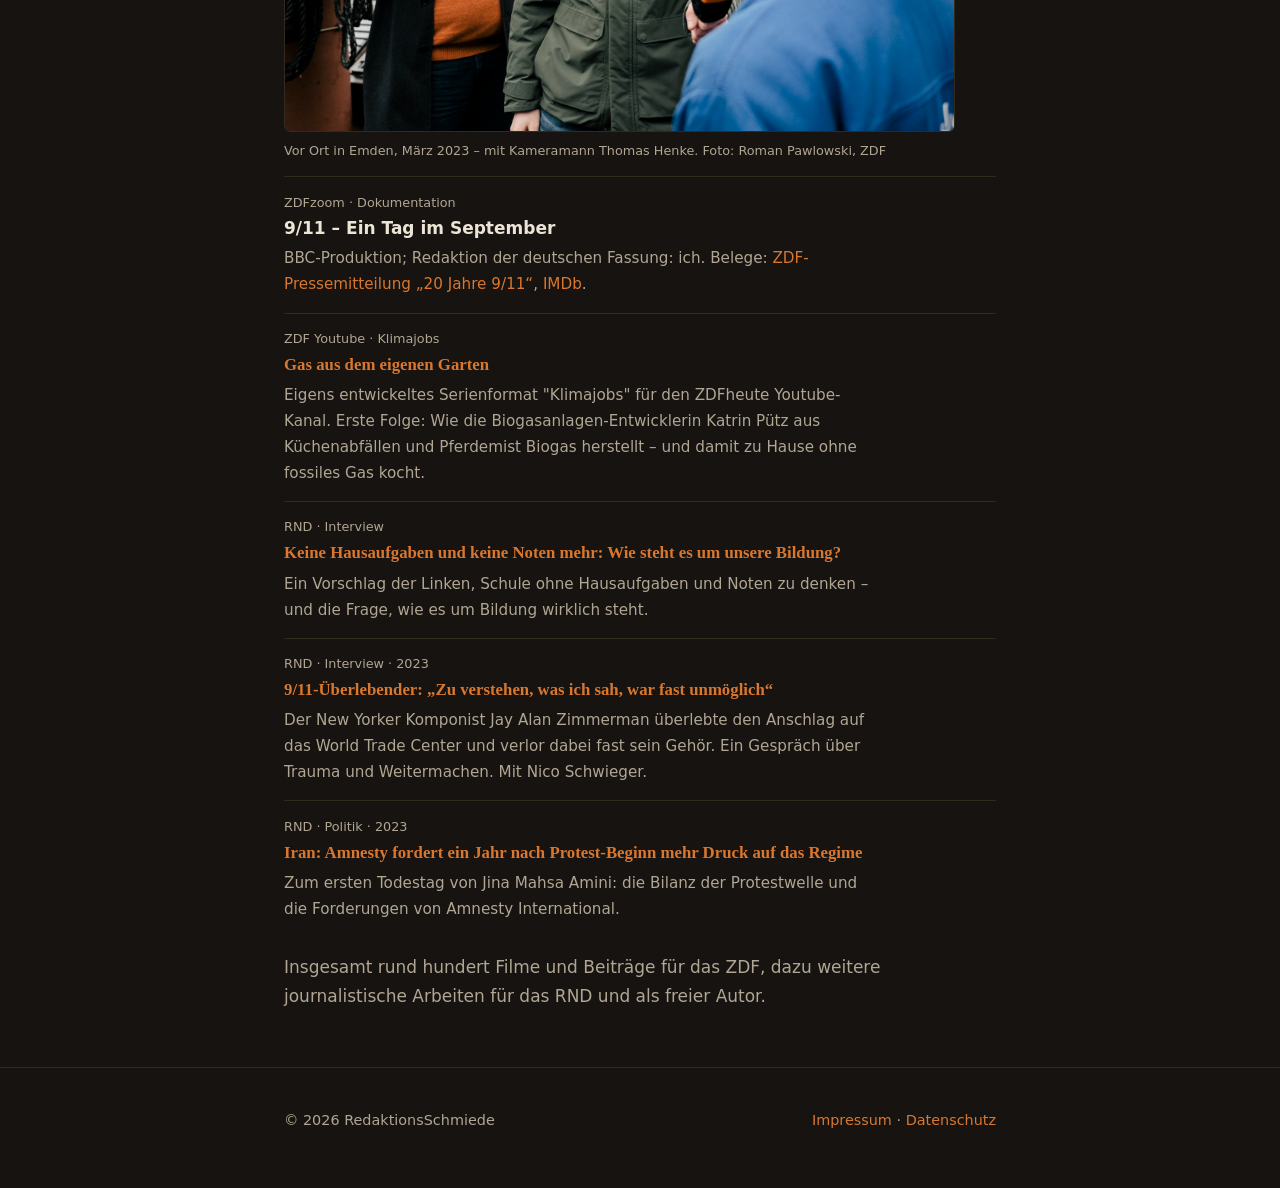
==== commit f4f74658: "Update article links and descriptions in index.html" ====
--- a/arbeit/index.html
+++ b/arbeit/index.html
@@ -178,19 +178,19 @@
     <p>Bevor ich Systeme baute, habe ich Geschichten gemacht. Eine Auswahl: Was noch online ist, ist verlinkt. Die meisten meiner Beiträge sind nicht mehr abrufbar, weil öffentlich-rechtliche Mediatheken ihre Inhalte nur zeitlich begrenzt vorhalten dürfen. Die Vorhaltefrist folgt aus dem Medienstaatsvertrag und dem Telemedienkonzept des Senders und liegt je nach Genre meist bei bis zu zwölf Monaten. Belege wie Pressemitteilungen, Porträts und Arbeitsexemplare bleiben unabhängig davon:</p>
     <ul class="links">
       <li>
+        <span class="meta">ZDF · heute journal</span>
+        <a class="title" href="https://www.zdfheute.de/video/heute-journal/der-rubel-rollt-nach-unten-100.html">Der Rubel rollt nach unten</a>
+        <p>Über die wirtschaftlichen Auswirkungen in Russland, kurz nach Überfall auf die Ukraine.</p>
+      </li>
+      <li>
+        <span class="meta">ZDF · heute journal update</span>
+        <a class="title" href="https://www.zdfheute.de/video/heute-journal-update/cuxhaven-offshore-windpark-100.html">Windenergie-Ausbau vor der Nordseeküste</a>
+        <p>Vor Ort, wo die Energiewende aus dem Wasser ragt: über den Offshore-Windpark vor Cuxhaven und den Plan, die Leistung bis 2035 zu verfünffachen.</p>
+      </li>
+      <li>
         <span class="meta">ZDFheute · Datenreportage</span>
         <a class="title" href="https://zdf.shorthandstories.com/intensivstationen-in-dramatischer-lage-zdfheute/">Intensivstationen in dramatischer Lage</a>
         <p>Zur Lage der Intensivmedizin im Winter 2021: Zahlen und Zitate aus den Kliniken, eingeordnet. Aus dieser Arbeit entstanden später die ersten Werkzeuge der Schmiede.</p>
-      </li>
-      <li>
-        <span class="meta">RND · Datenreportage</span>
-        <a class="title" href="https://www.rnd.de/politik/linken-vorschlag-keine-hausaufgaben-oder-noten-mehr-wie-steht-es-um-unsere-bildung-K7QXJYXTHZAELKLLALOTUT3OWY.html">Keine Hausaufgaben und keine Noten mehr: Wie steht es um unsere Bildung?</a>
-        <p>Ein Vorschlag der Linken, Schule ohne Hausaufgaben und Noten zu denken – und die Frage, wie es um Bildung wirklich steht.</p>
-      </li>
-      <li>
-        <span class="meta">ZDFzoom · Dokumentation</span>
-        <strong>9/11 – Ein Tag im September</strong>
-        <p>BBC-Produktion; Redaktion der deutschen Fassung: ich. Belege: <a href="https://www.presseportal.de/pm/7840/5011627">ZDF-Pressemitteilung „20 Jahre 9/11“</a>, <a href="https://www.imdb.com/title/tt12922454/fullcredits">IMDb</a>.</p>
       </li>
       <li>
         <span class="meta">ZDF · Formatübergreifend</span>
@@ -202,19 +202,19 @@
         </figure>
       </li>
       <li>
-        <span class="meta">ZDF · heute journal</span>
-        <a class="title" href="https://www.zdfheute.de/video/heute-journal/der-rubel-rollt-nach-unten-100.html">Der Rubel rollt nach unten</a>
-        <p>Über die wirtschaftlichen Auswirkungen in Russland, kurz nach Überfall auf die Ukraine.</p>
-      </li>
-      <li>
-        <span class="meta">ZDF · heute journal update</span>
-        <a class="title" href="https://www.zdfheute.de/video/heute-journal-update/cuxhaven-offshore-windpark-100.html">Windenergie-Ausbau vor der Nordseeküste</a>
-        <p>Vor Ort, wo die Energiewende aus dem Wasser ragt: über den Offshore-Windpark vor Cuxhaven und den Plan, die Leistung bis 2035 zu verfünffachen.</p>
+        <span class="meta">ZDFzoom · Dokumentation</span>
+        <strong>9/11 – Ein Tag im September</strong>
+        <p>BBC-Produktion; Redaktion der deutschen Fassung: ich. Belege: <a href="https://www.presseportal.de/pm/7840/5011627">ZDF-Pressemitteilung „20 Jahre 9/11“</a>, <a href="https://www.imdb.com/title/tt12922454/fullcredits">IMDb</a>.</p>
       </li>
       <li>
         <span class="meta">ZDF Youtube · Klimajobs</span>
         <a class="title" href="https://www.youtube.com/watch?v=u2Q0eZCpg6Y">Gas aus dem eigenen Garten</a>
         <p>Eigens entwickeltes Serienformat "Klimajobs" für den ZDFheute Youtube-Kanal. Erste Folge: Wie die Biogasanlagen-Entwicklerin Katrin Pütz aus Küchenabfällen und Pferdemist Biogas herstellt – und damit zu Hause ohne fossiles Gas kocht.</p>
+      </li>
+      <li>
+        <span class="meta">RND · Interview</span>
+        <a class="title" href="https://www.rnd.de/politik/linken-vorschlag-keine-hausaufgaben-oder-noten-mehr-wie-steht-es-um-unsere-bildung-K7QXJYXTHZAELKLLALOTUT3OWY.html">Keine Hausaufgaben und keine Noten mehr: Wie steht es um unsere Bildung?</a>
+        <p>Ein Vorschlag der Linken, Schule ohne Hausaufgaben und Noten zu denken – und die Frage, wie es um Bildung wirklich steht.</p>
       </li>
       <li>
         <span class="meta">RND · Interview · 2023</span>
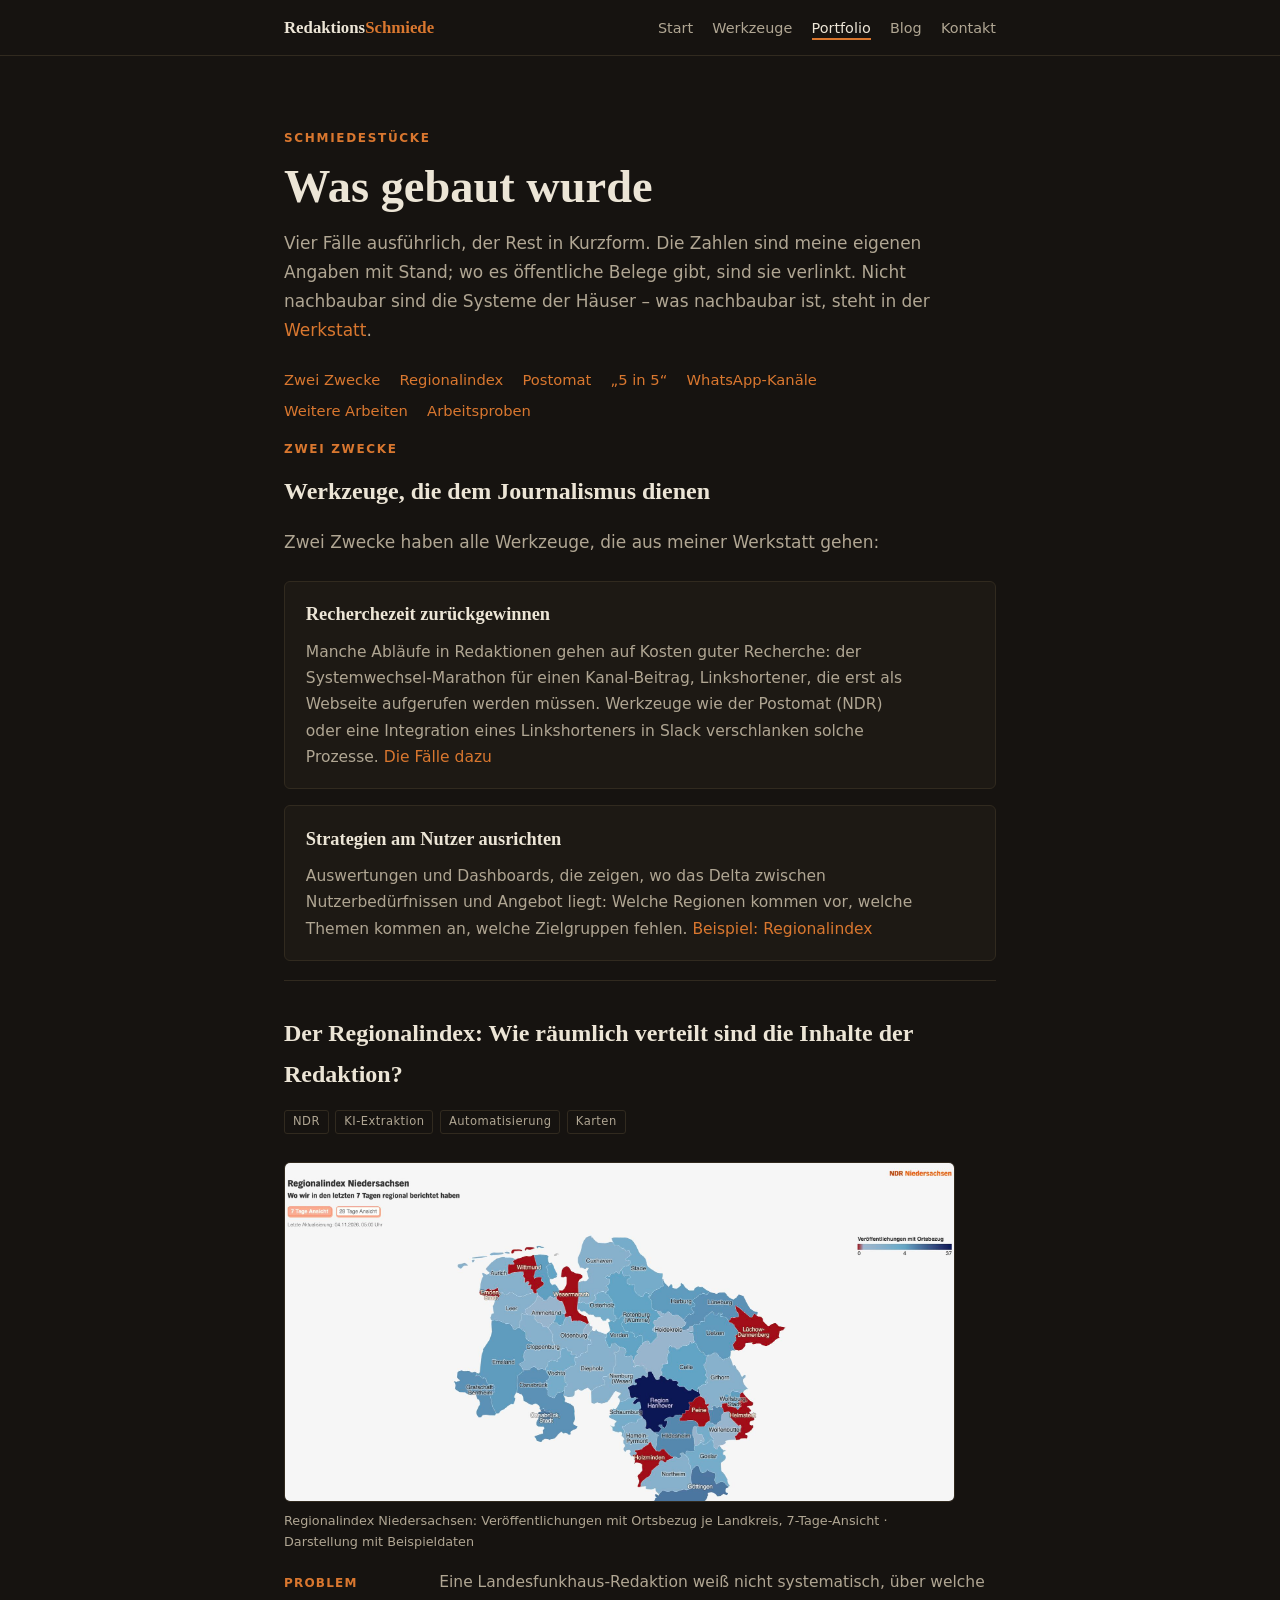
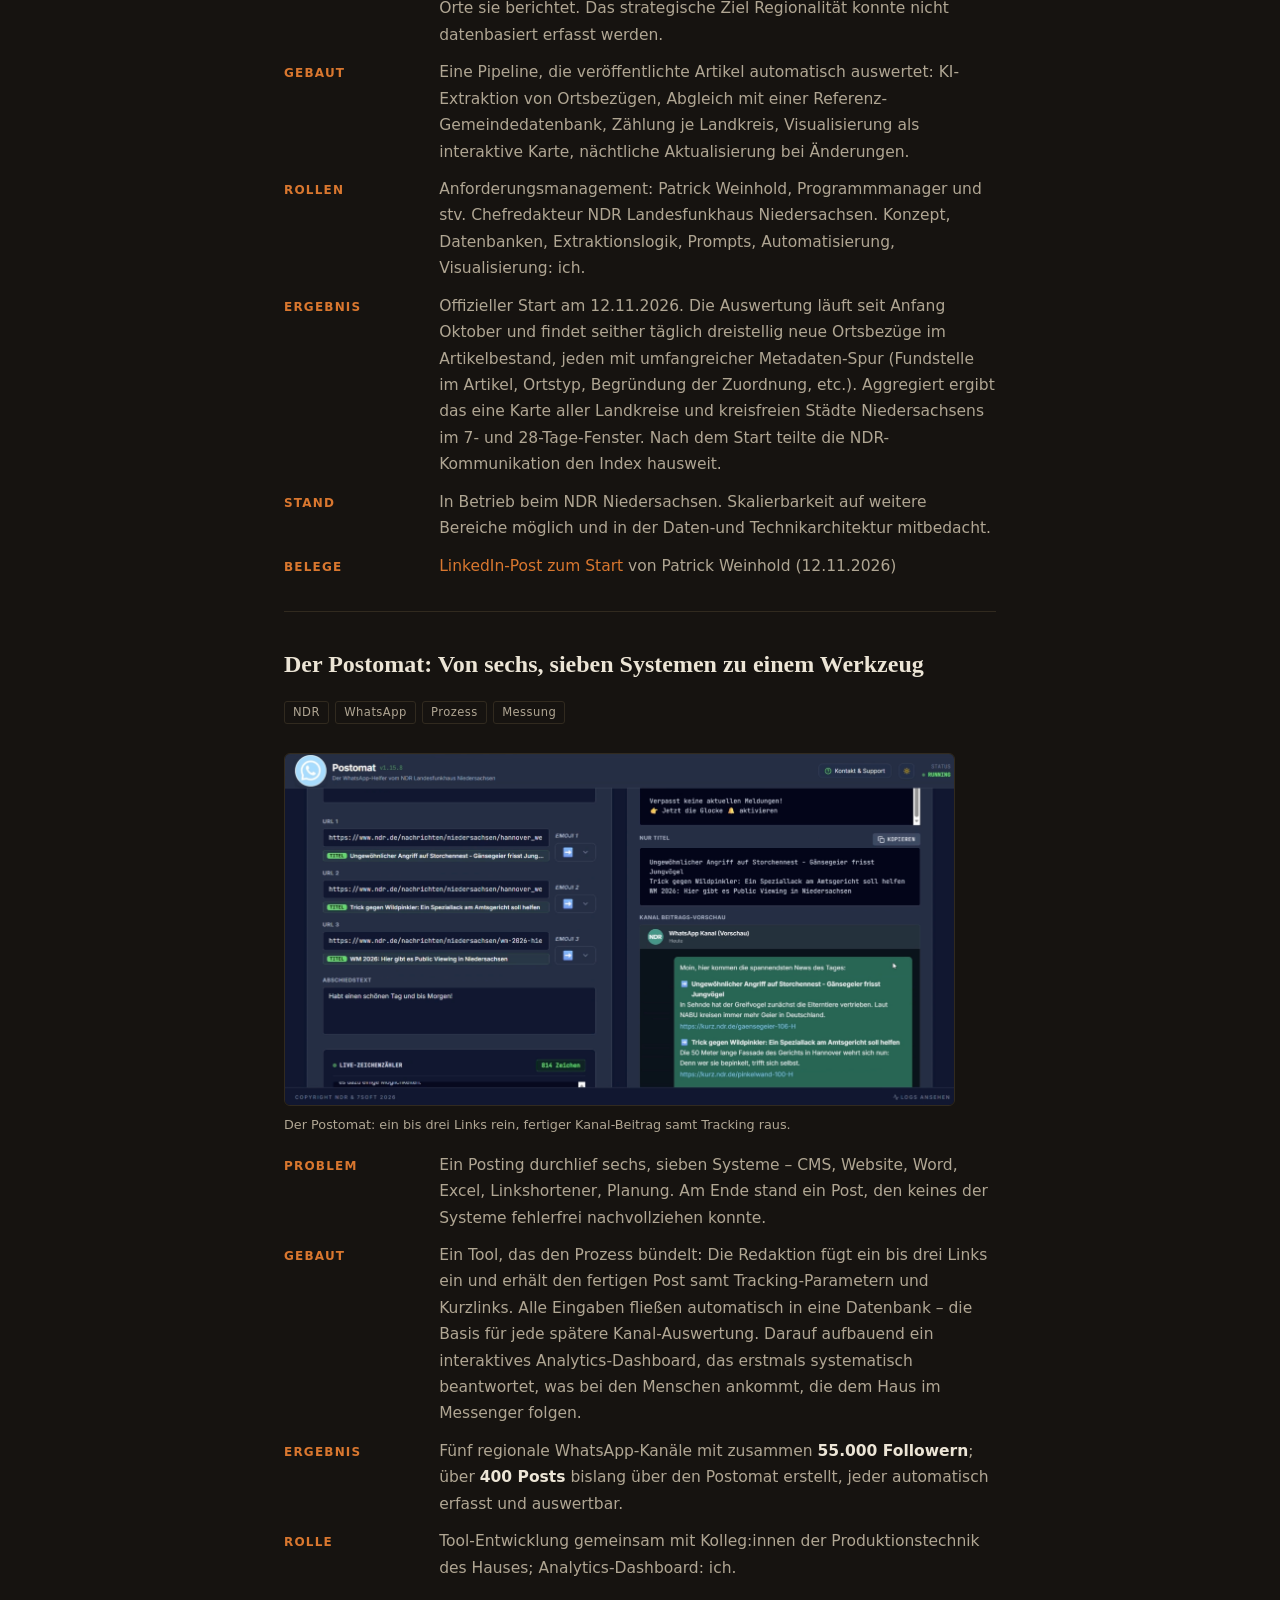
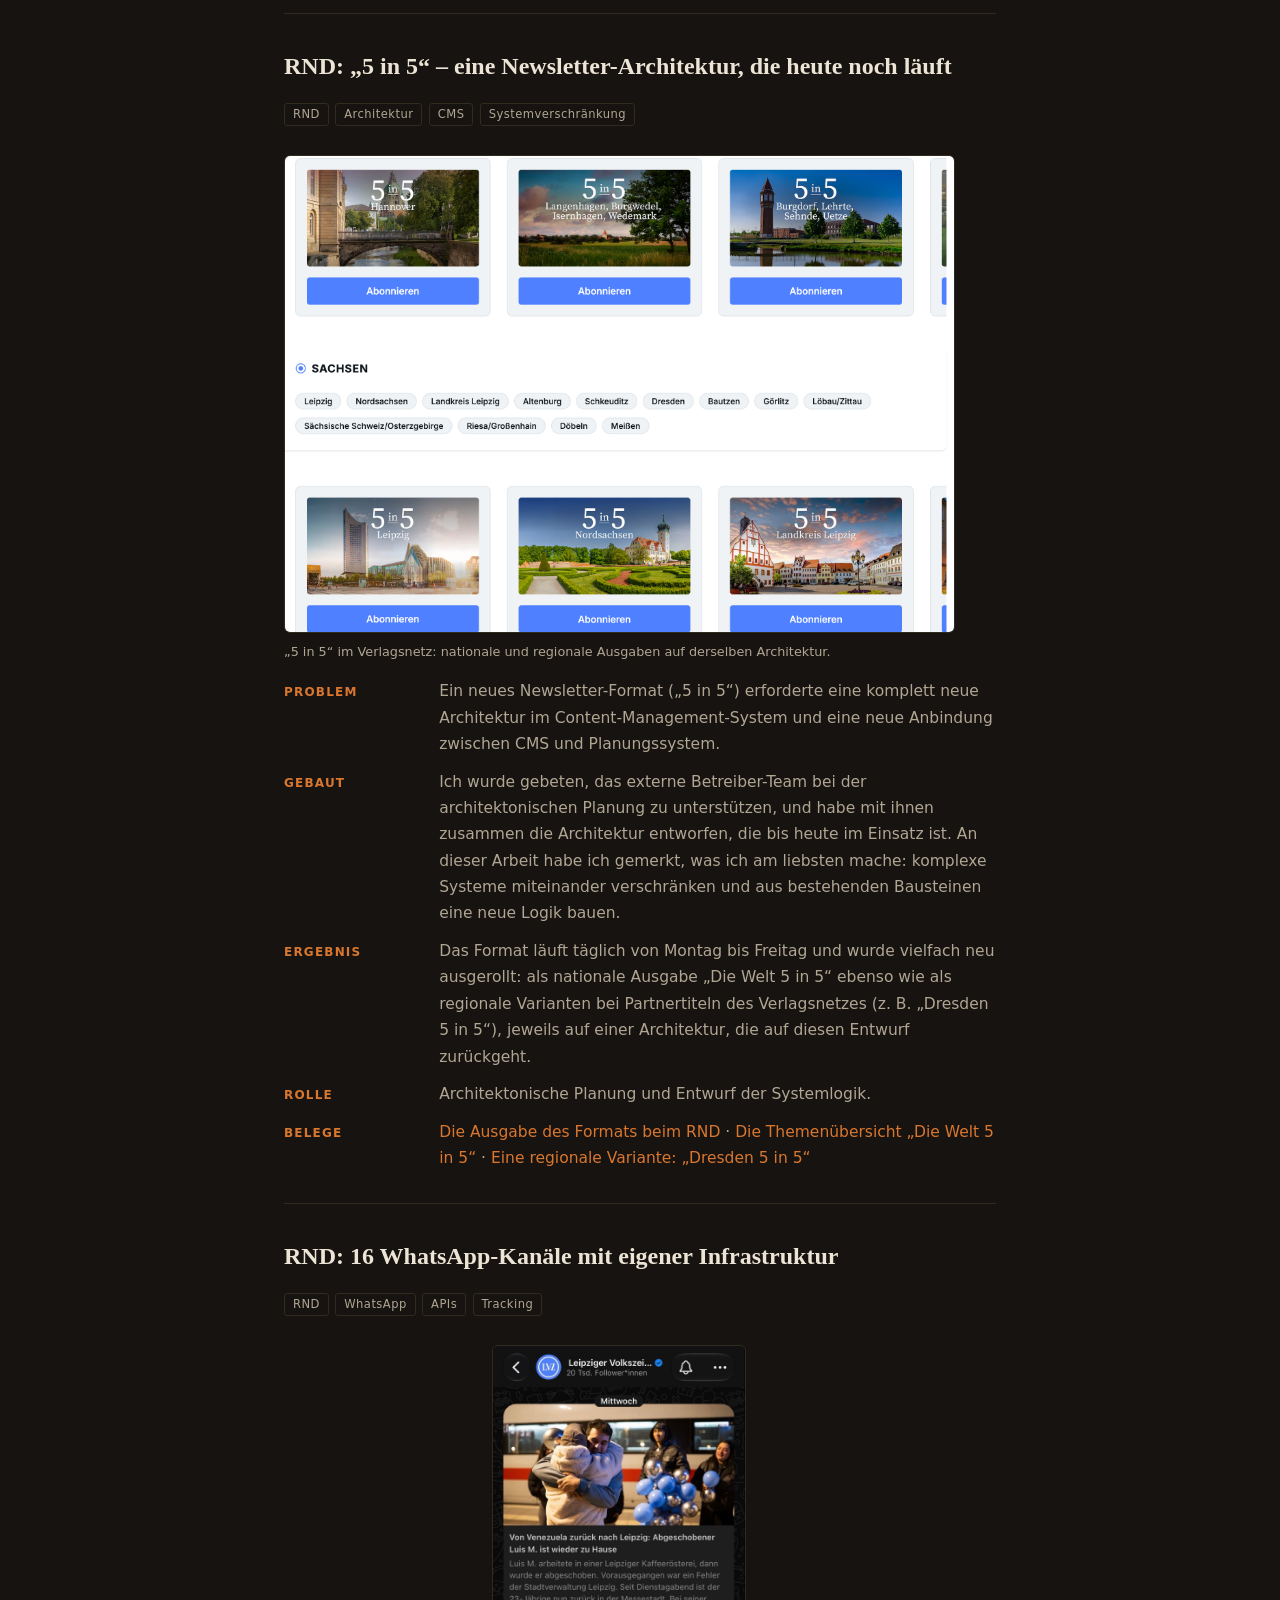
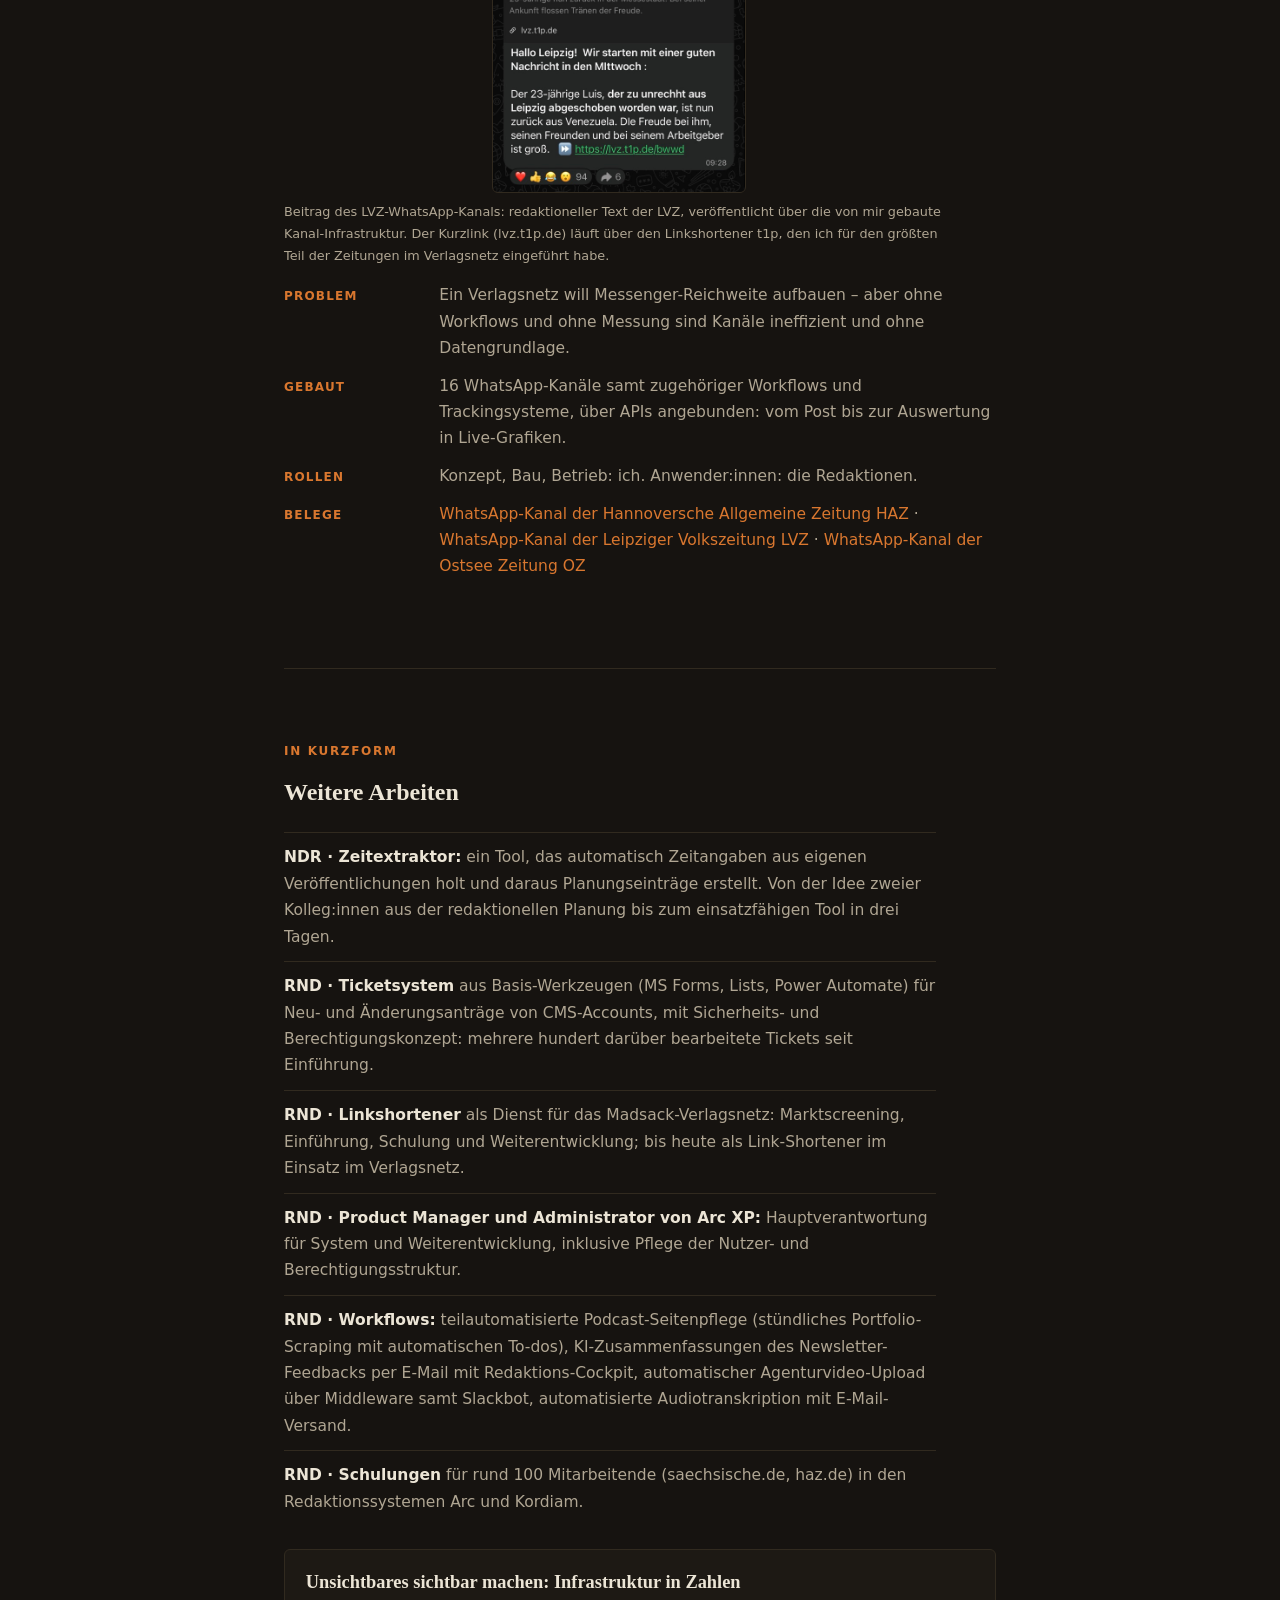
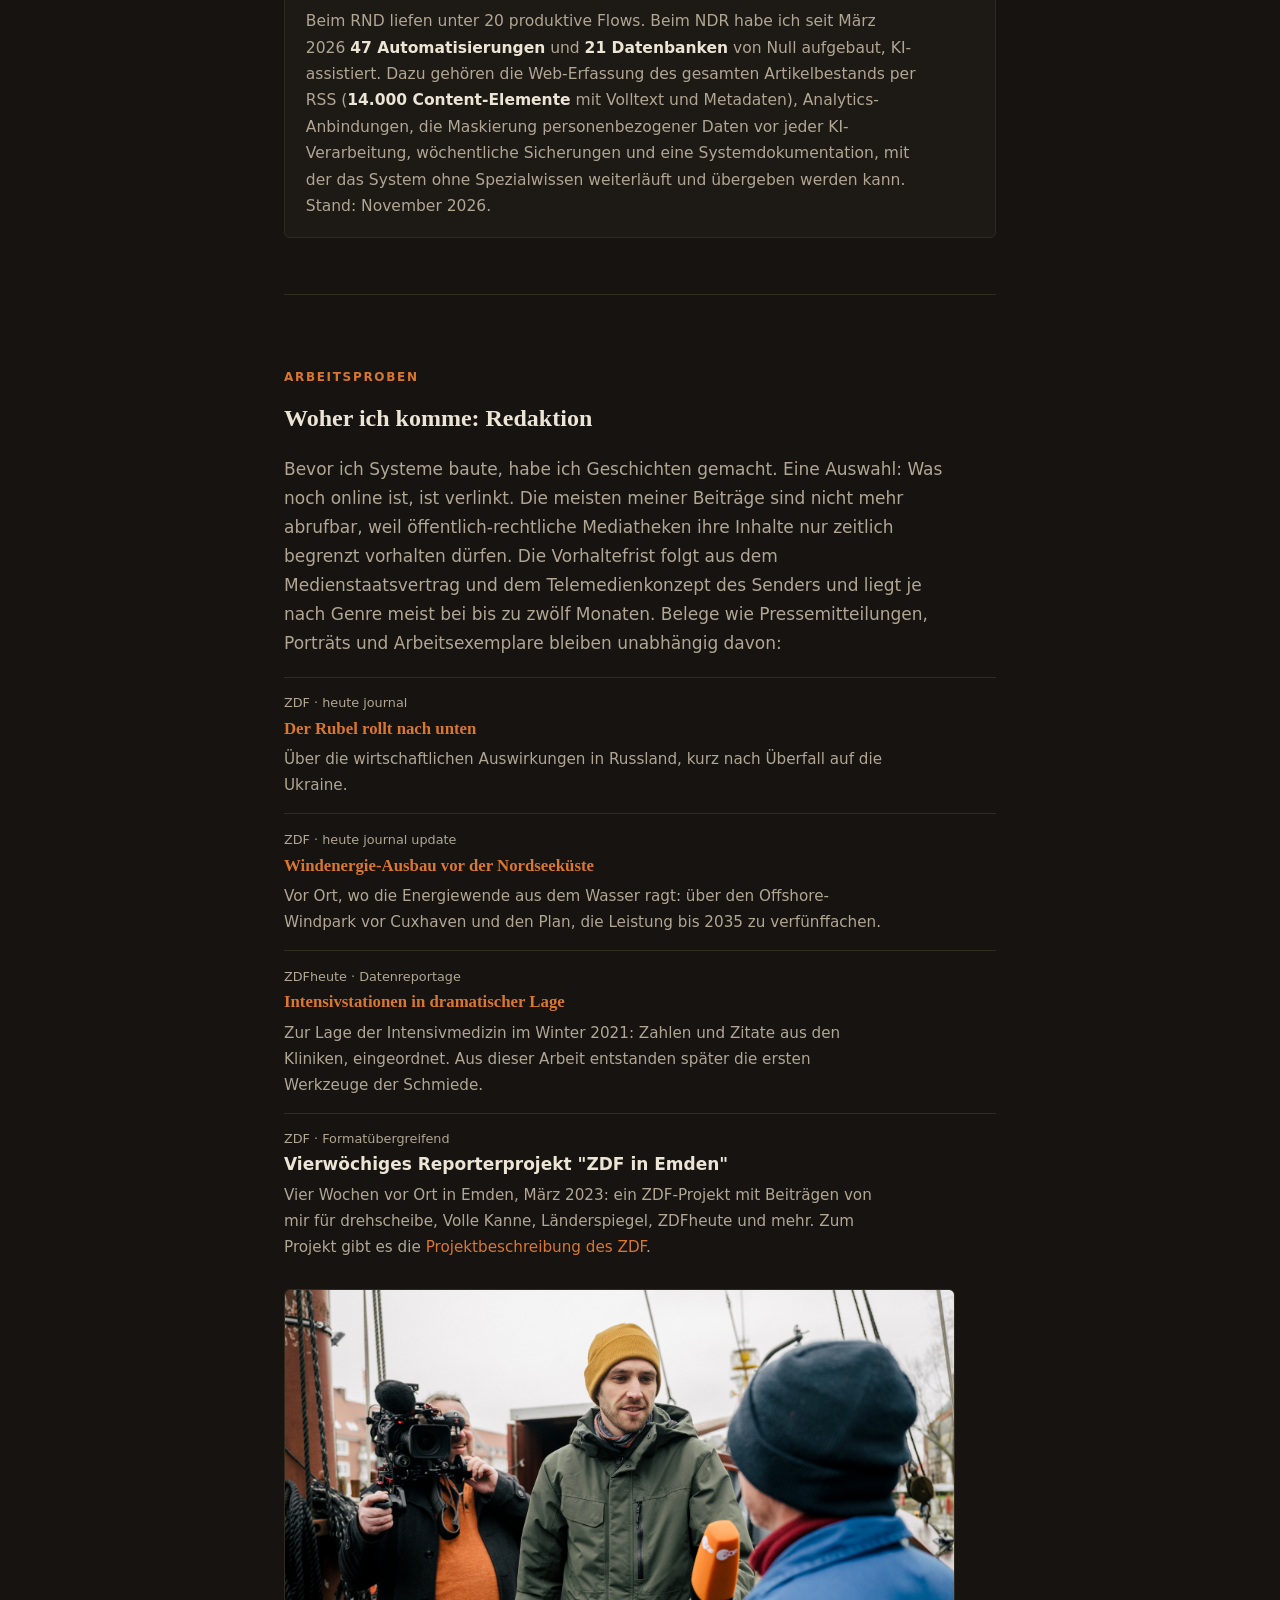
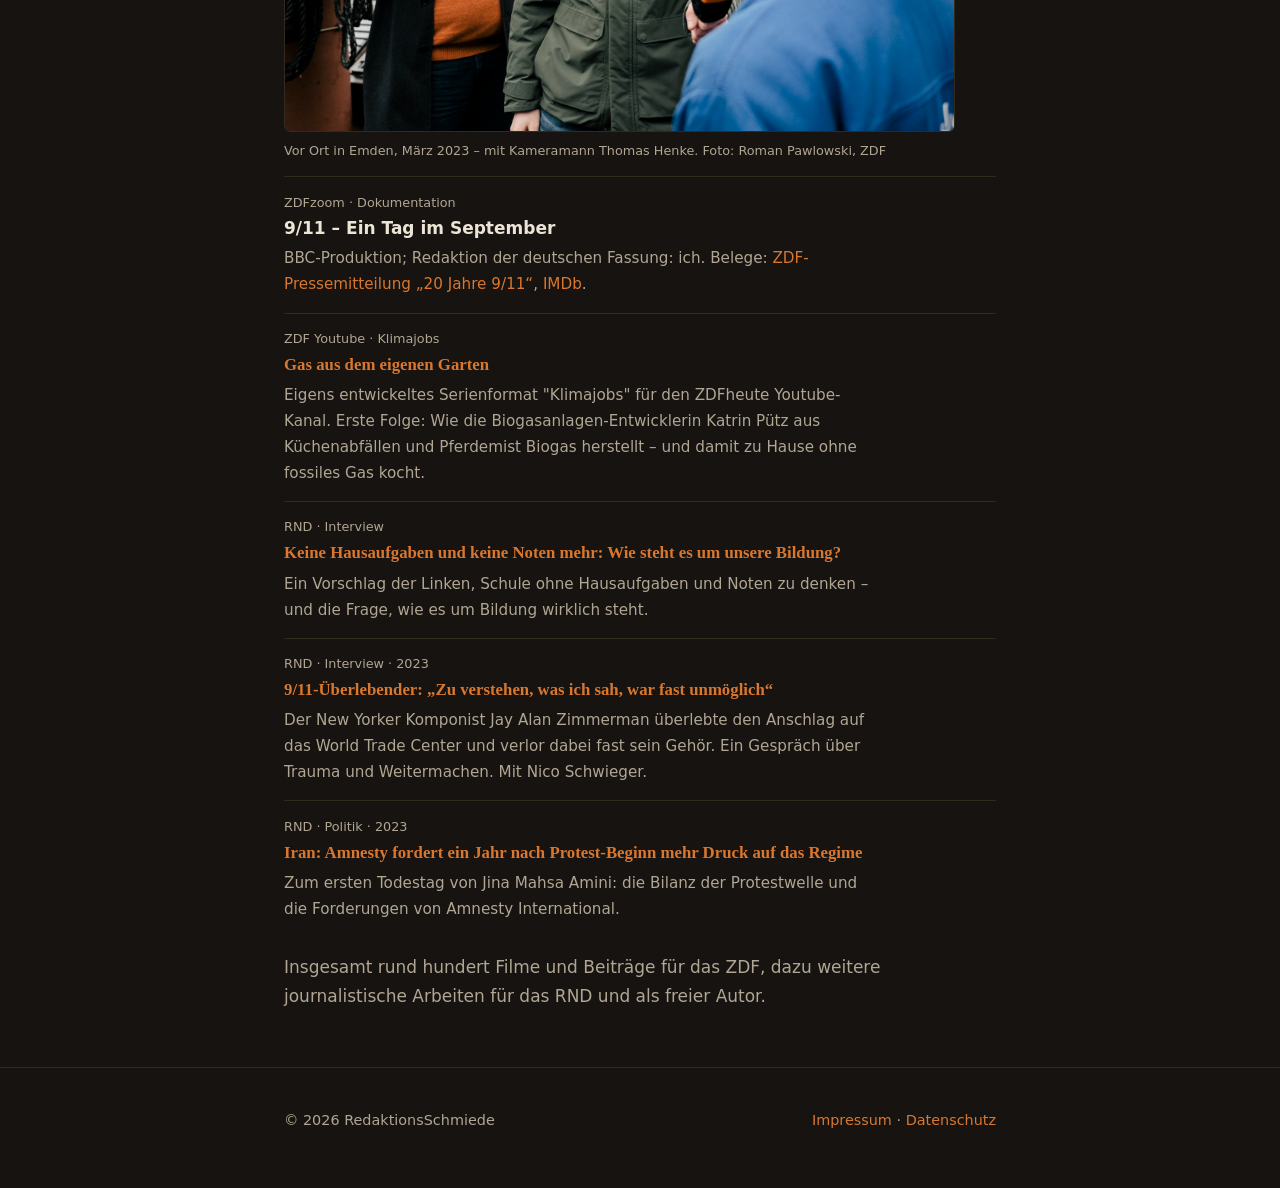
==== commit 72d374a8: "Rename 'Arbeit' link to 'Portfolio' in index.html" ====
--- a/arbeit/index.html
+++ b/arbeit/index.html
@@ -33,7 +33,7 @@
     <ul>
       <li><a href="/">Start</a></li>
       <li><a href="/#werkzeuge">Werkzeuge</a></li>
-      <li><a href="/arbeit/" aria-current="page">Arbeit</a></li>
+      <li><a href="/arbeit/" aria-current="page">Portfolio</a></li>
       <li><a href="/blog/">Blog</a></li>
       <li><a href="/#kontakt">Kontakt</a></li>
     </ul>
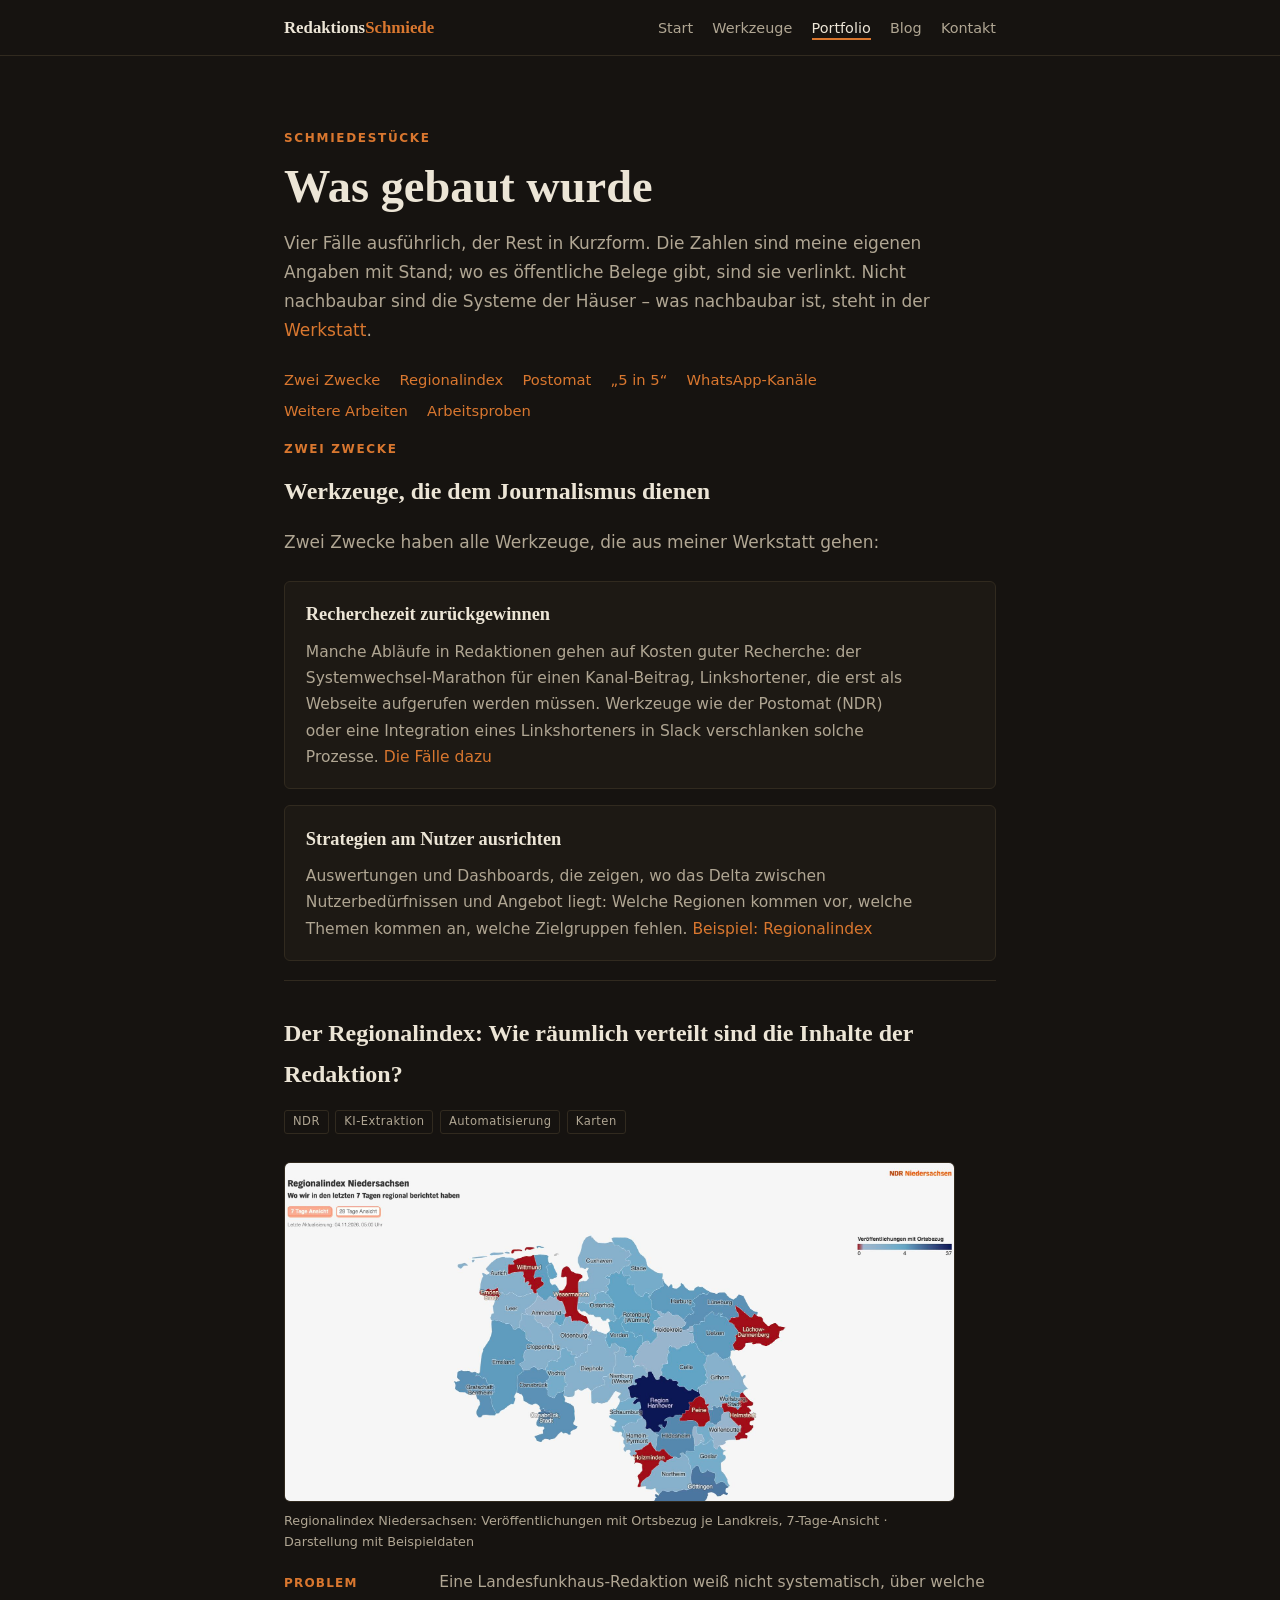
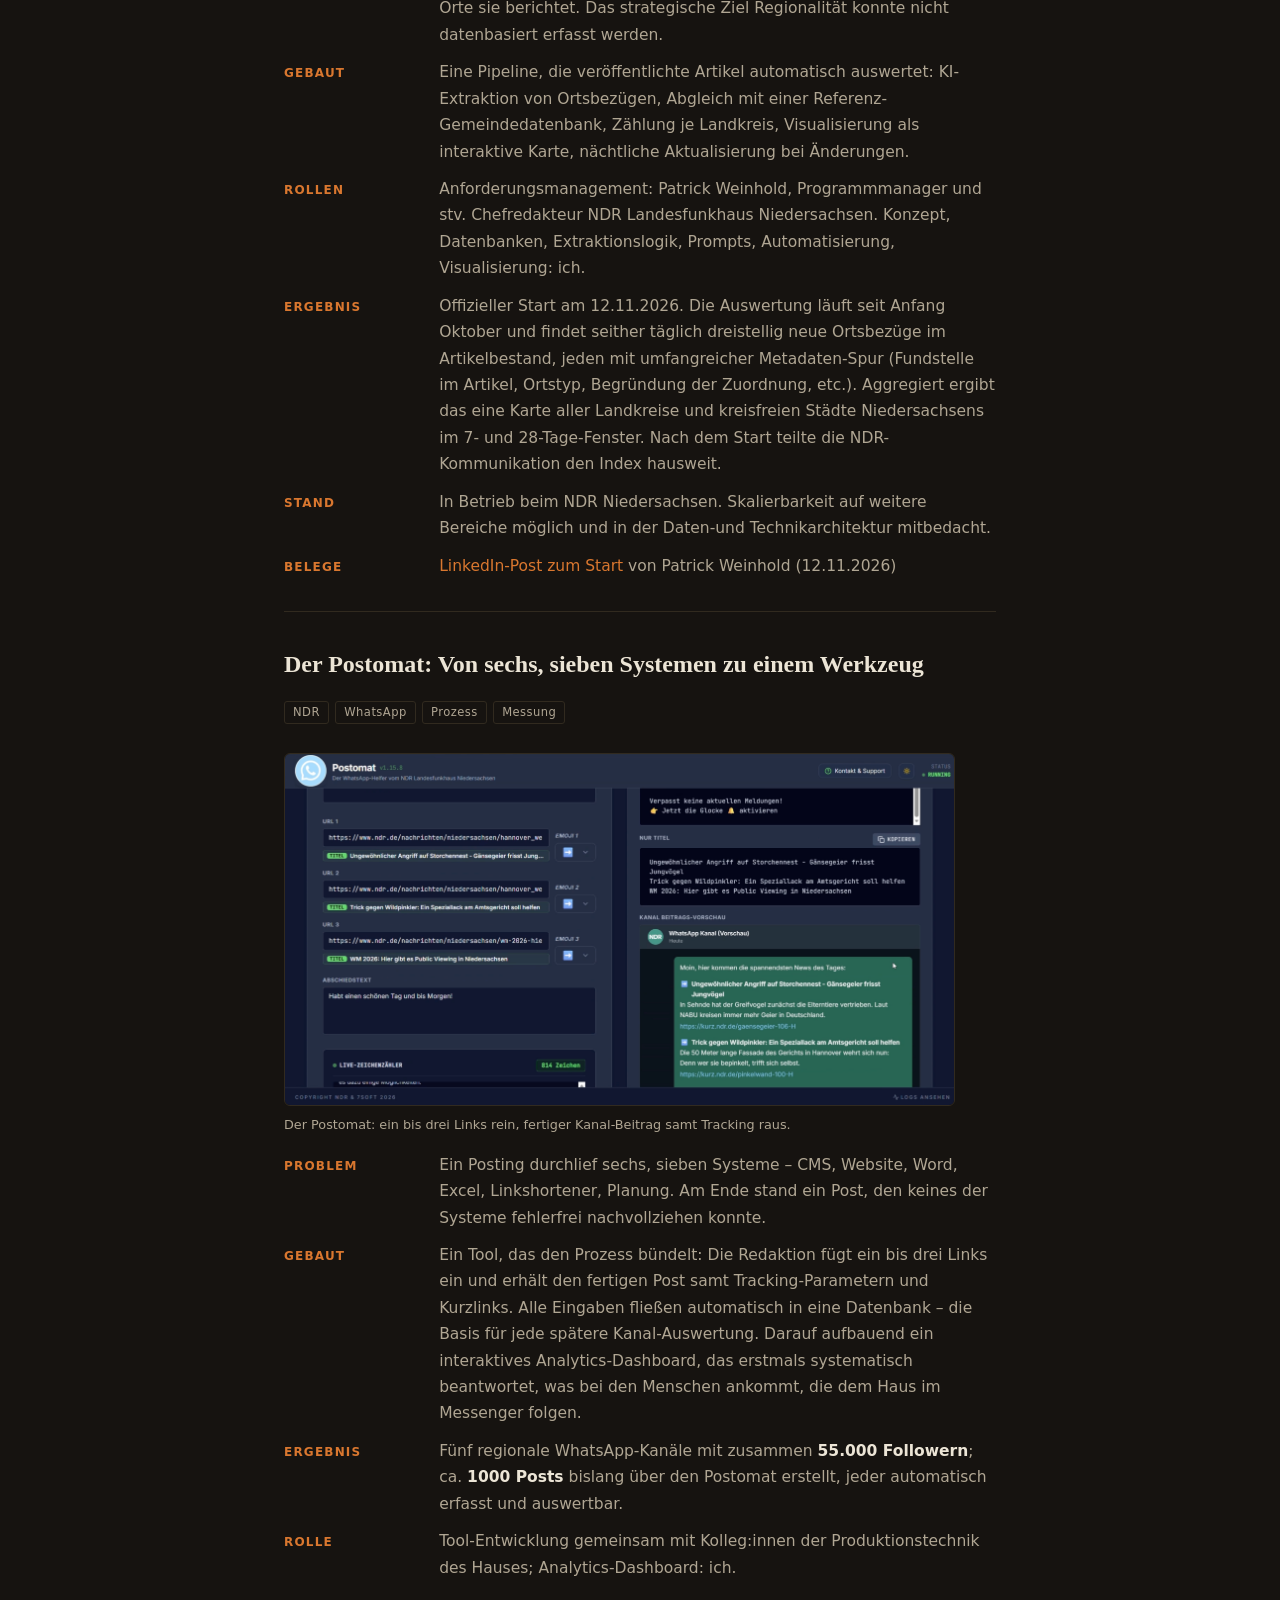
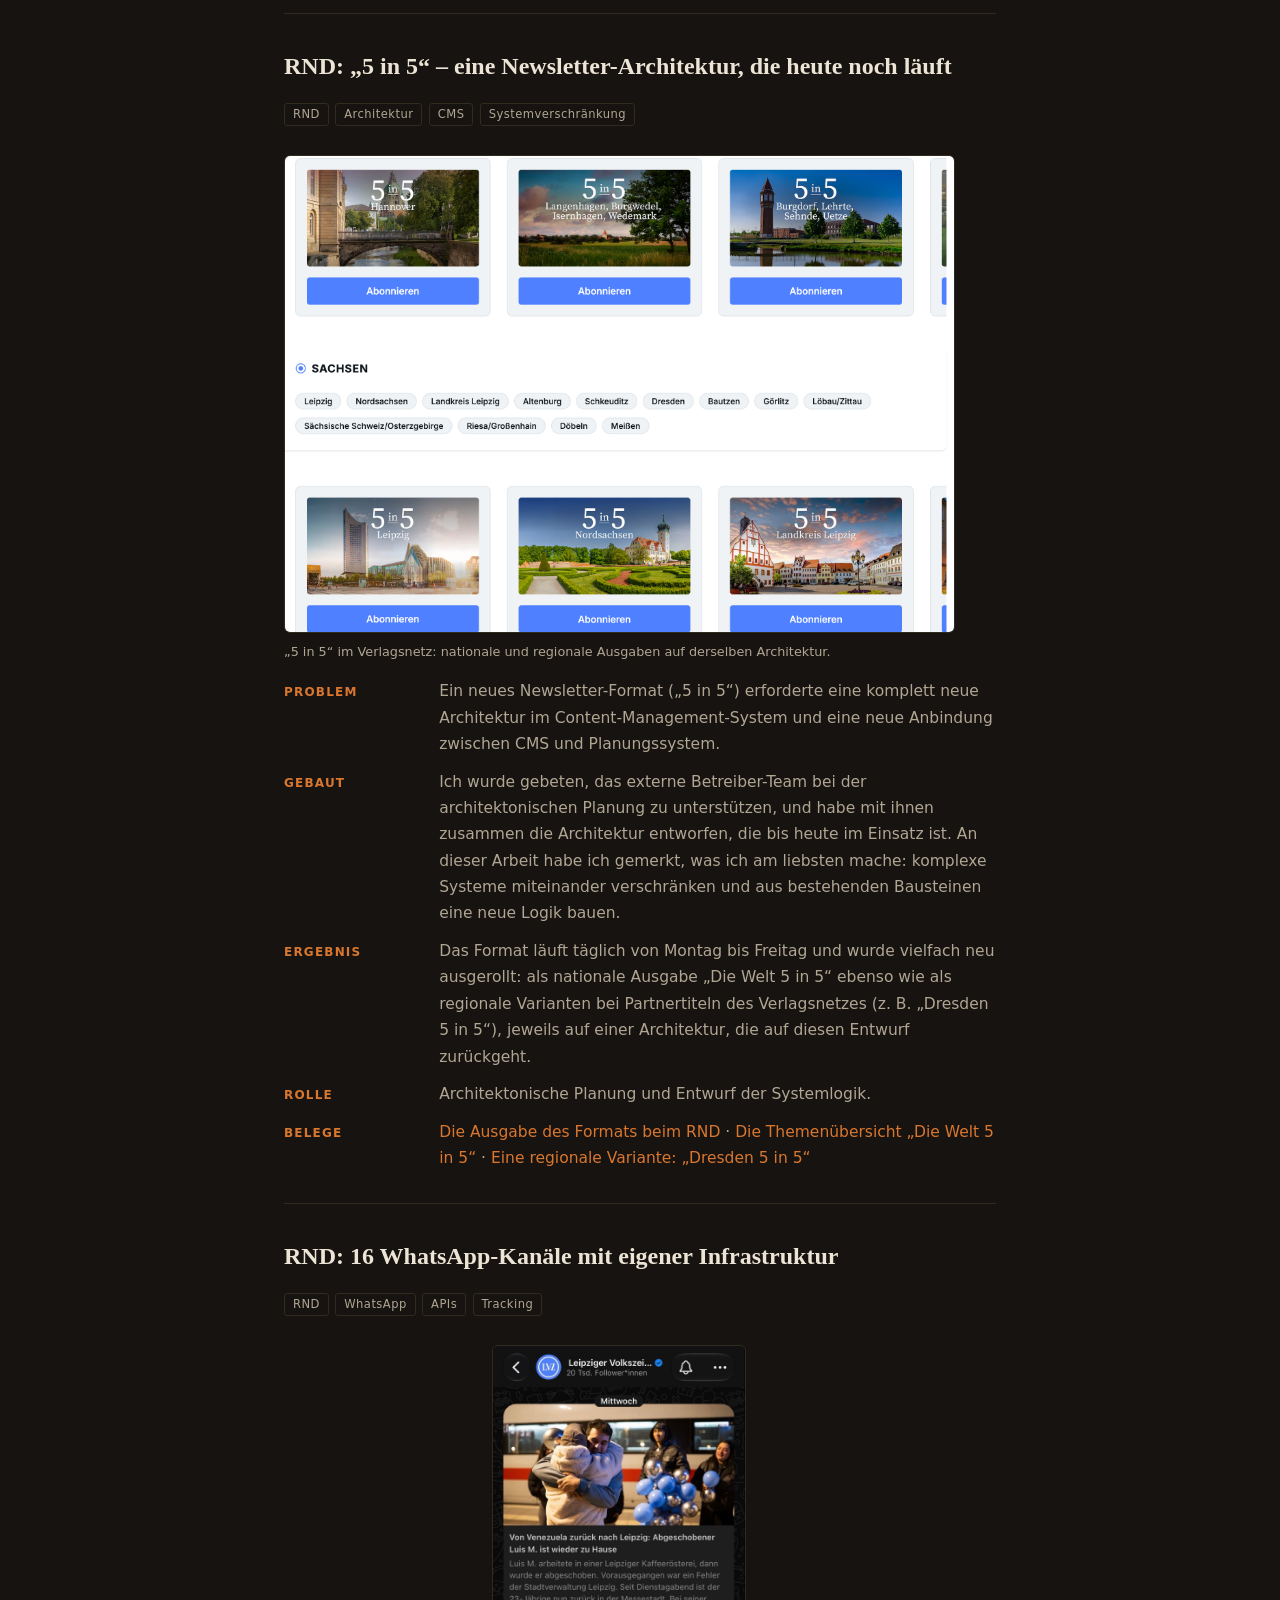
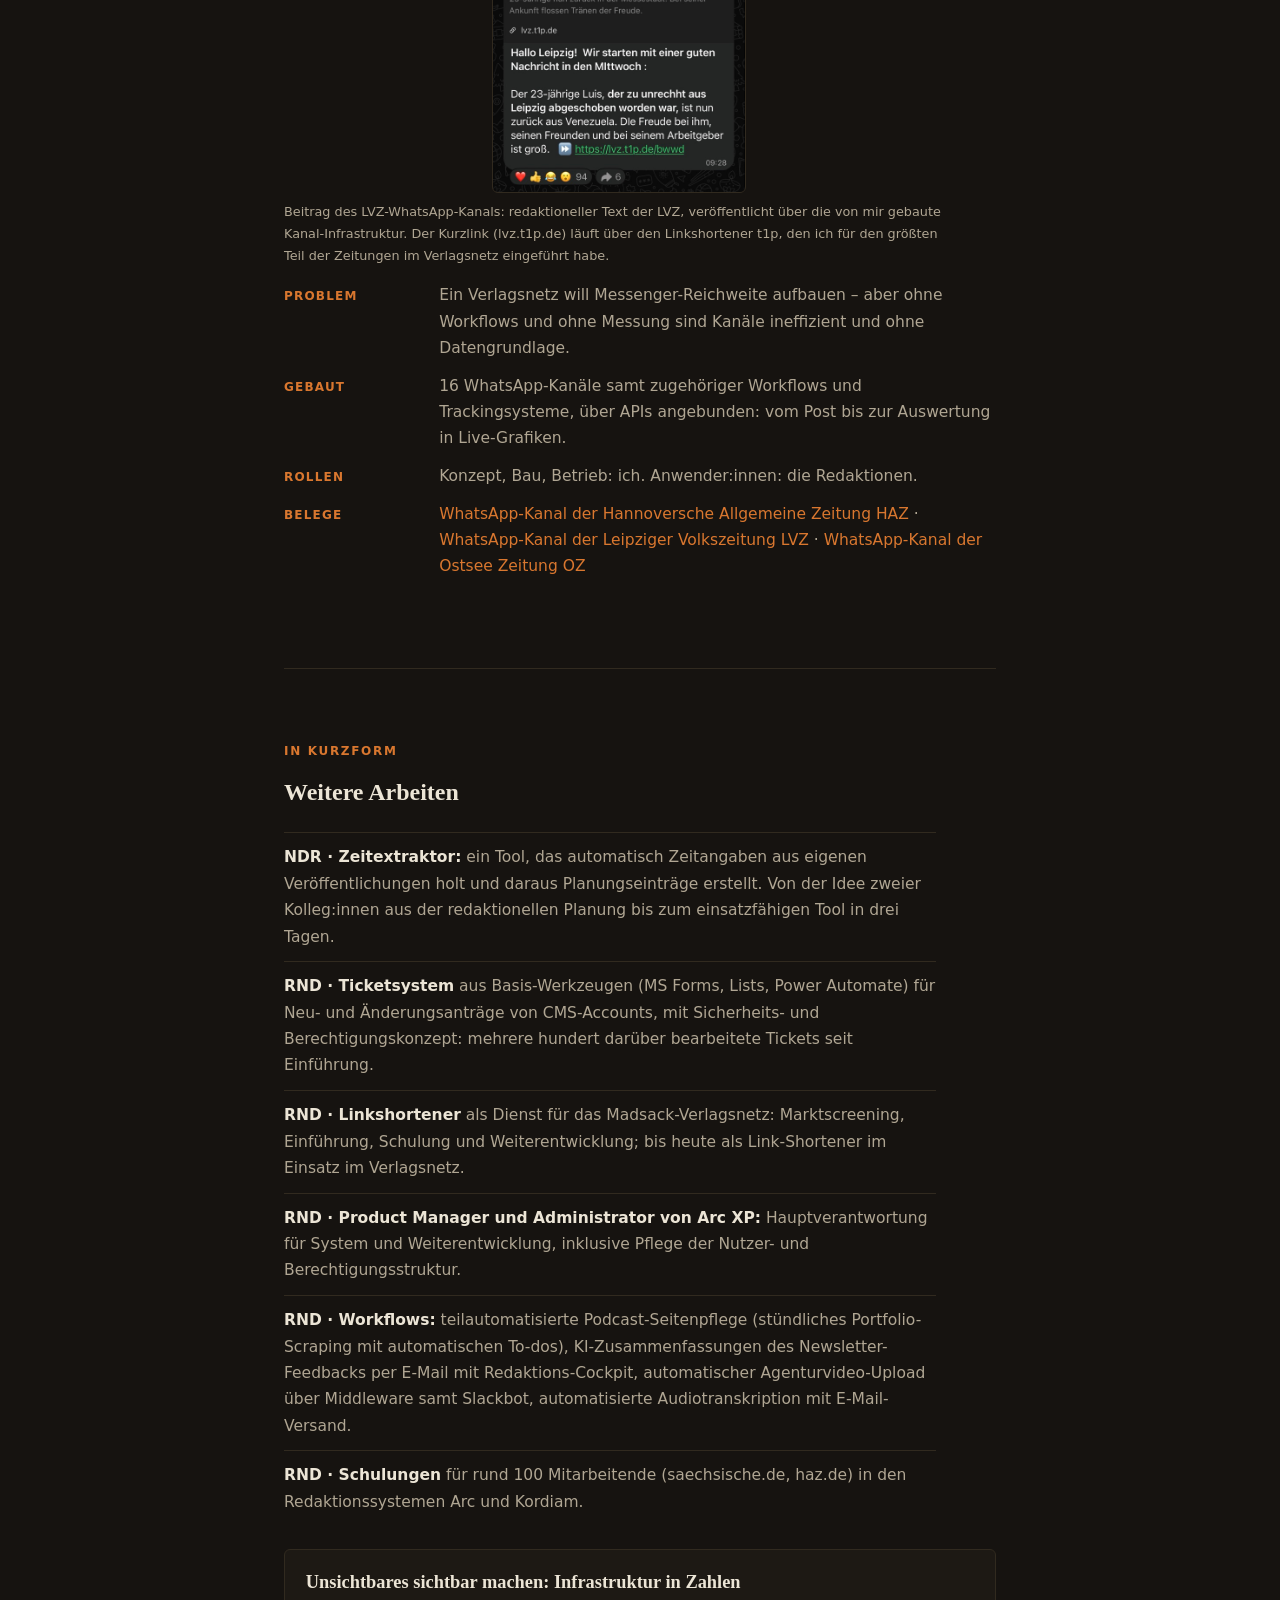
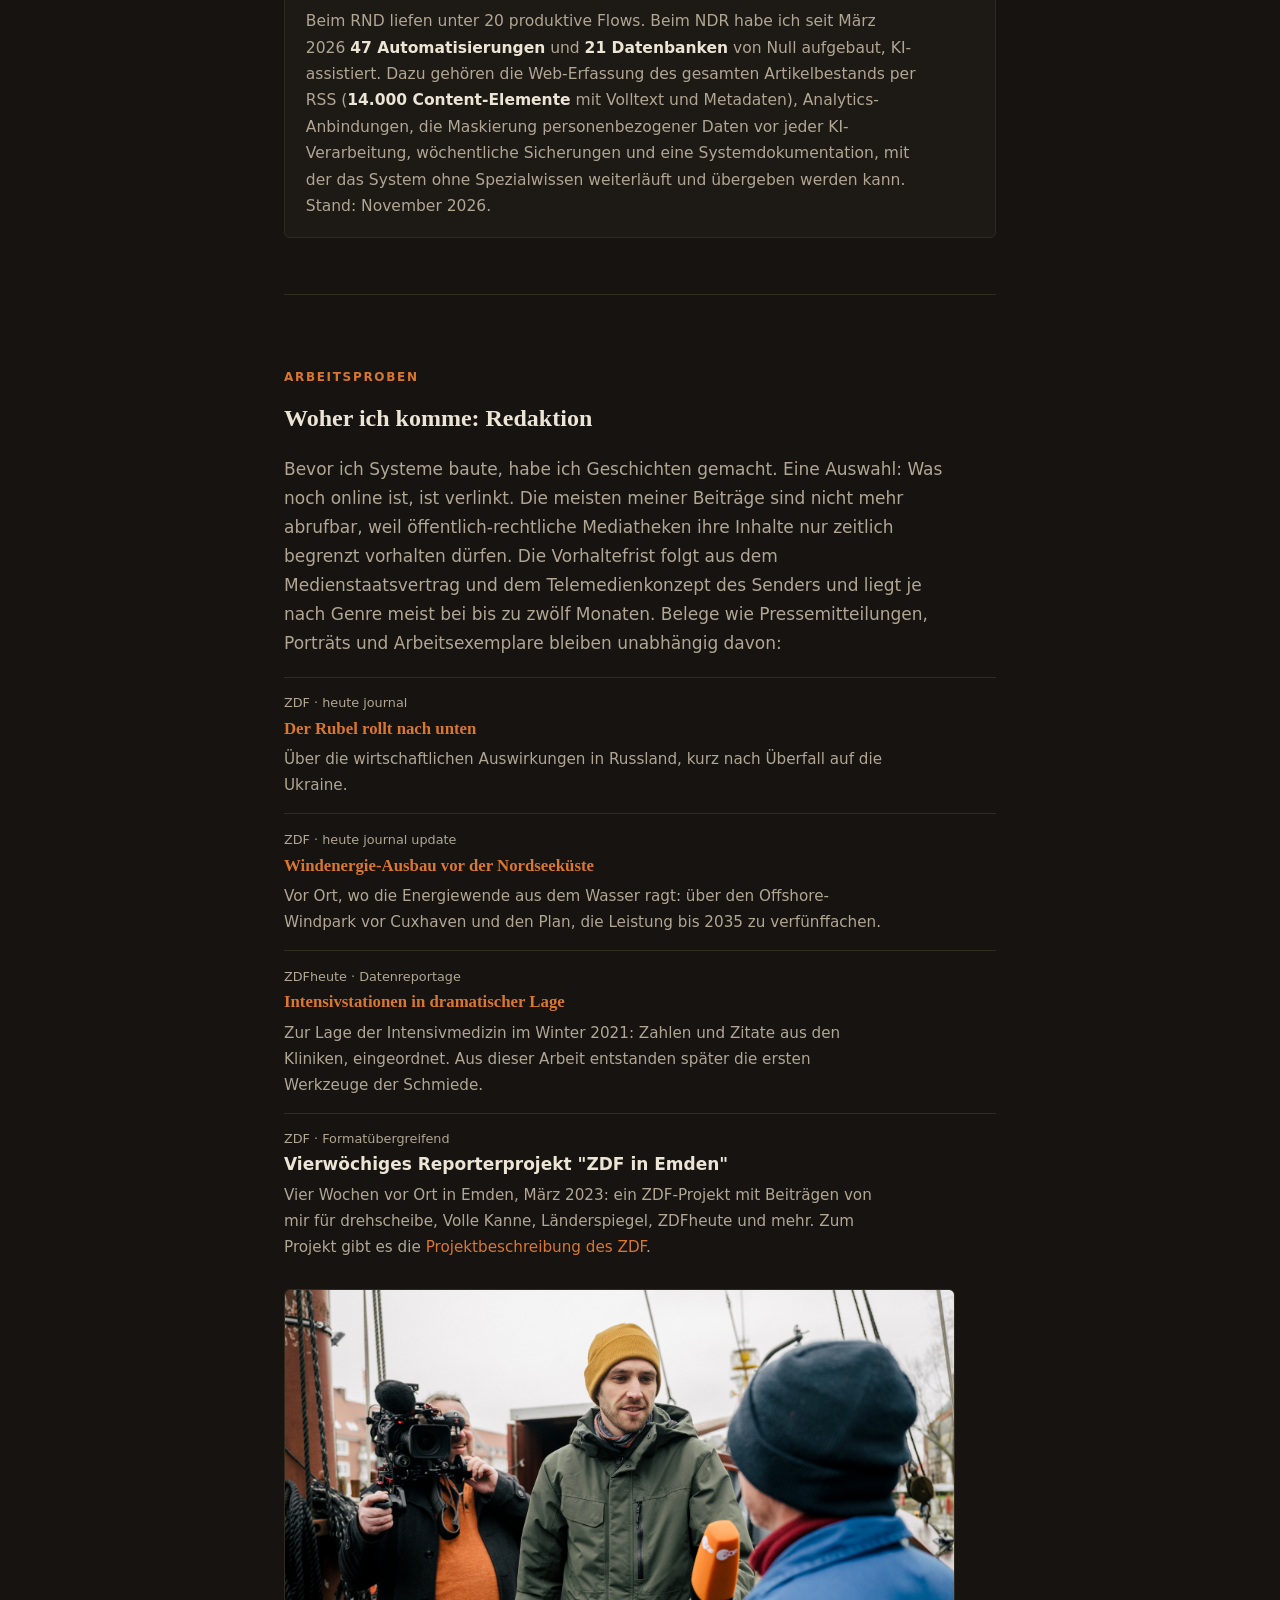
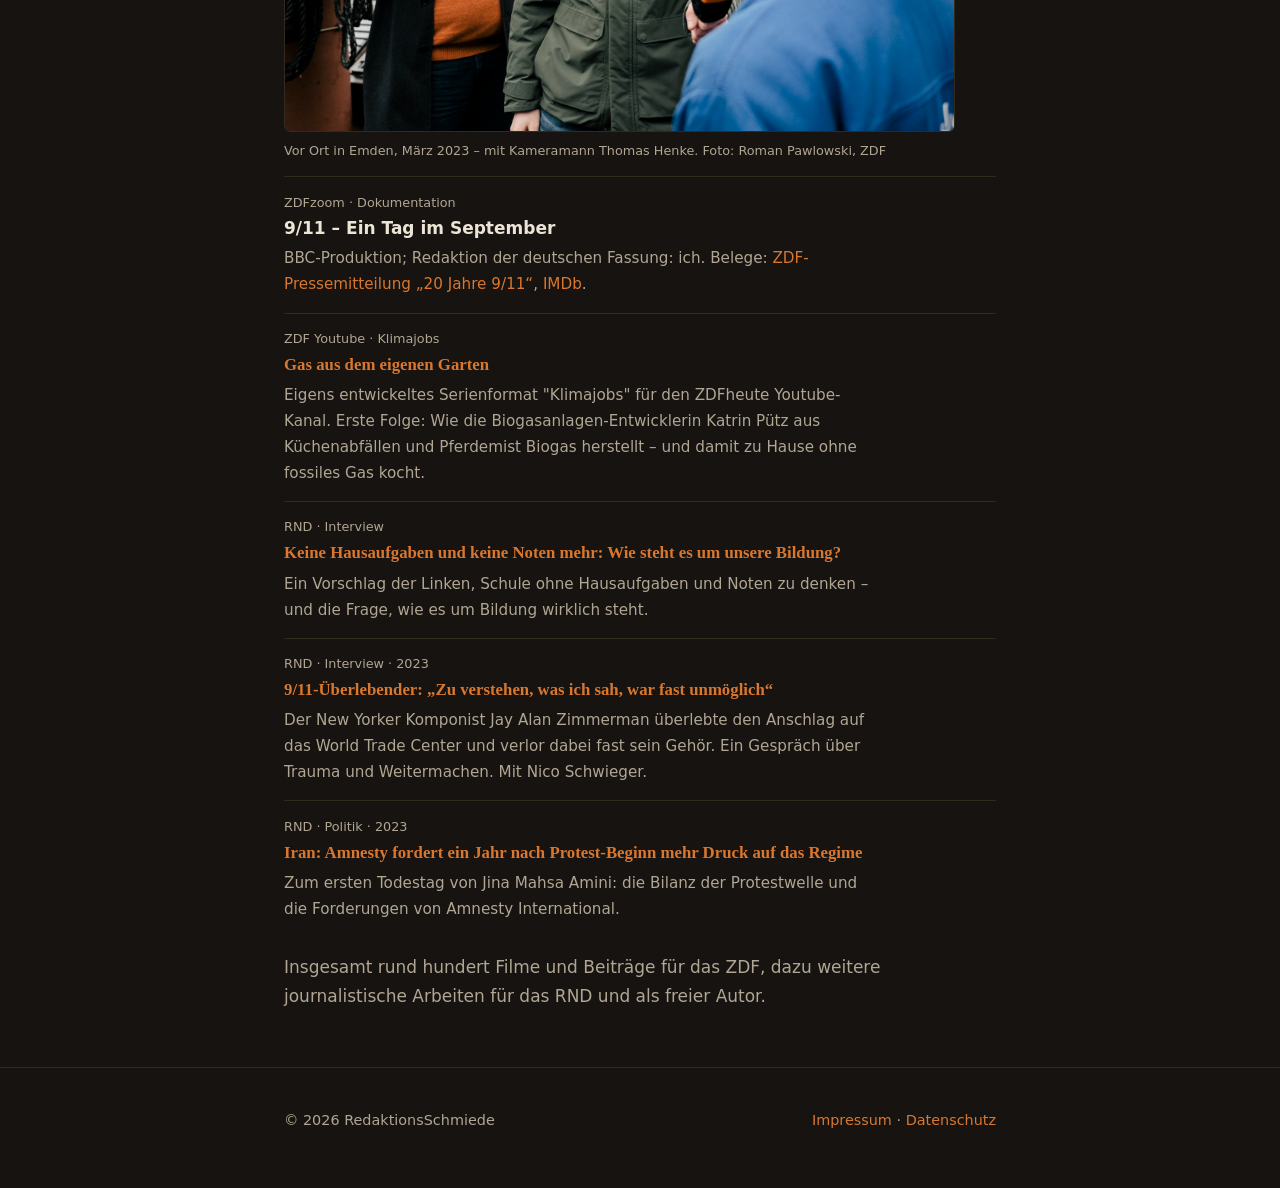
==== commit 02904257: "Update post count in index.html" ====
--- a/arbeit/index.html
+++ b/arbeit/index.html
@@ -108,7 +108,7 @@
         <dt>Gebaut</dt>
         <dd>Ein Tool, das den Prozess bündelt: Die Redaktion fügt ein bis drei Links ein und erhält den fertigen Post samt Tracking-Parametern und Kurzlinks. Alle Eingaben fließen automatisch in eine Datenbank – die Basis für jede spätere Kanal-Auswertung. Darauf aufbauend ein interaktives Analytics-Dashboard, das erstmals systematisch beantwortet, was bei den Menschen ankommt, die dem Haus im Messenger folgen.</dd>
         <dt>Ergebnis</dt>
-        <dd>Fünf regionale WhatsApp-Kanäle mit zusammen <strong>55.000 Followern</strong>; über <strong>400 Posts</strong> bislang über den Postomat erstellt, jeder automatisch erfasst und auswertbar.</dd>
+        <dd>Fünf regionale WhatsApp-Kanäle mit zusammen <strong>55.000 Followern</strong>; ca. <strong>1000 Posts</strong> bislang über den Postomat erstellt, jeder automatisch erfasst und auswertbar.</dd>
         <dt>Rolle</dt>
         <dd>Tool-Entwicklung gemeinsam mit Kolleg:innen der Produktionstechnik des Hauses; Analytics-Dashboard: ich.</dd>
       </dl>
